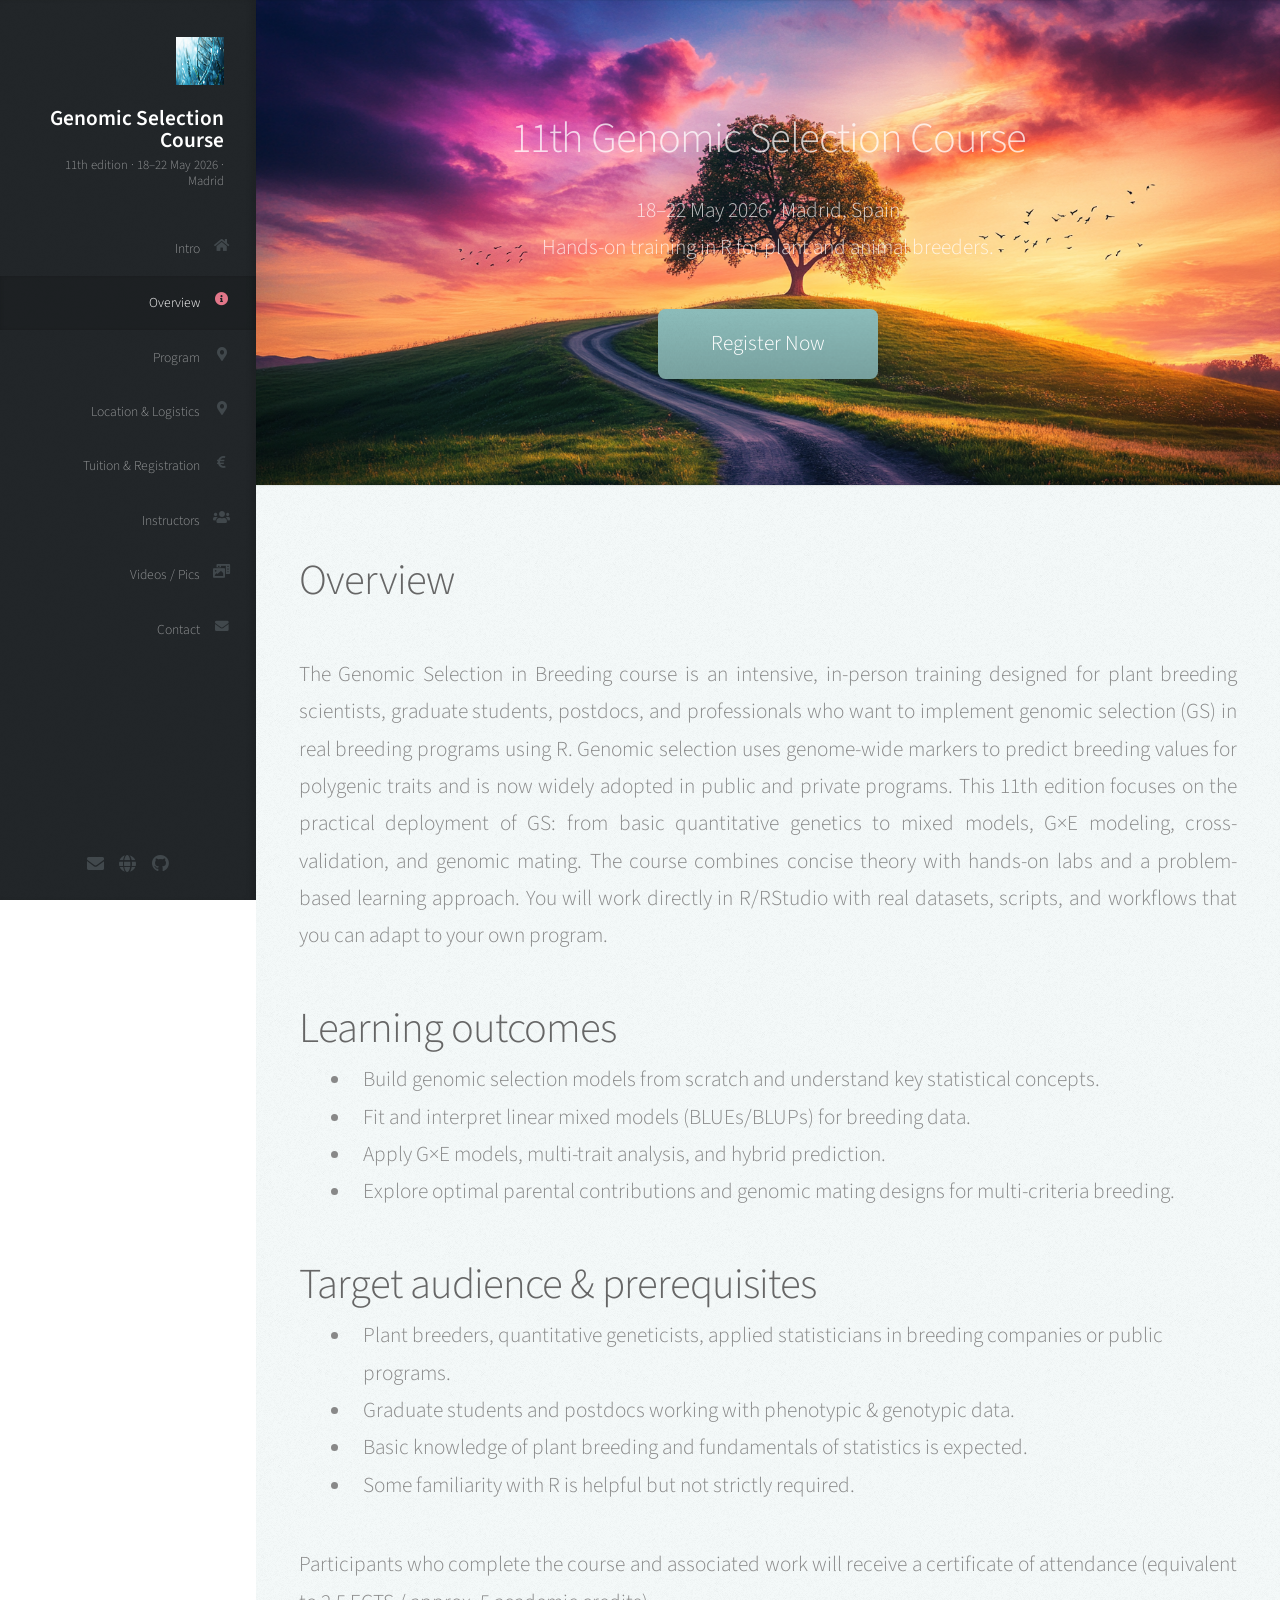
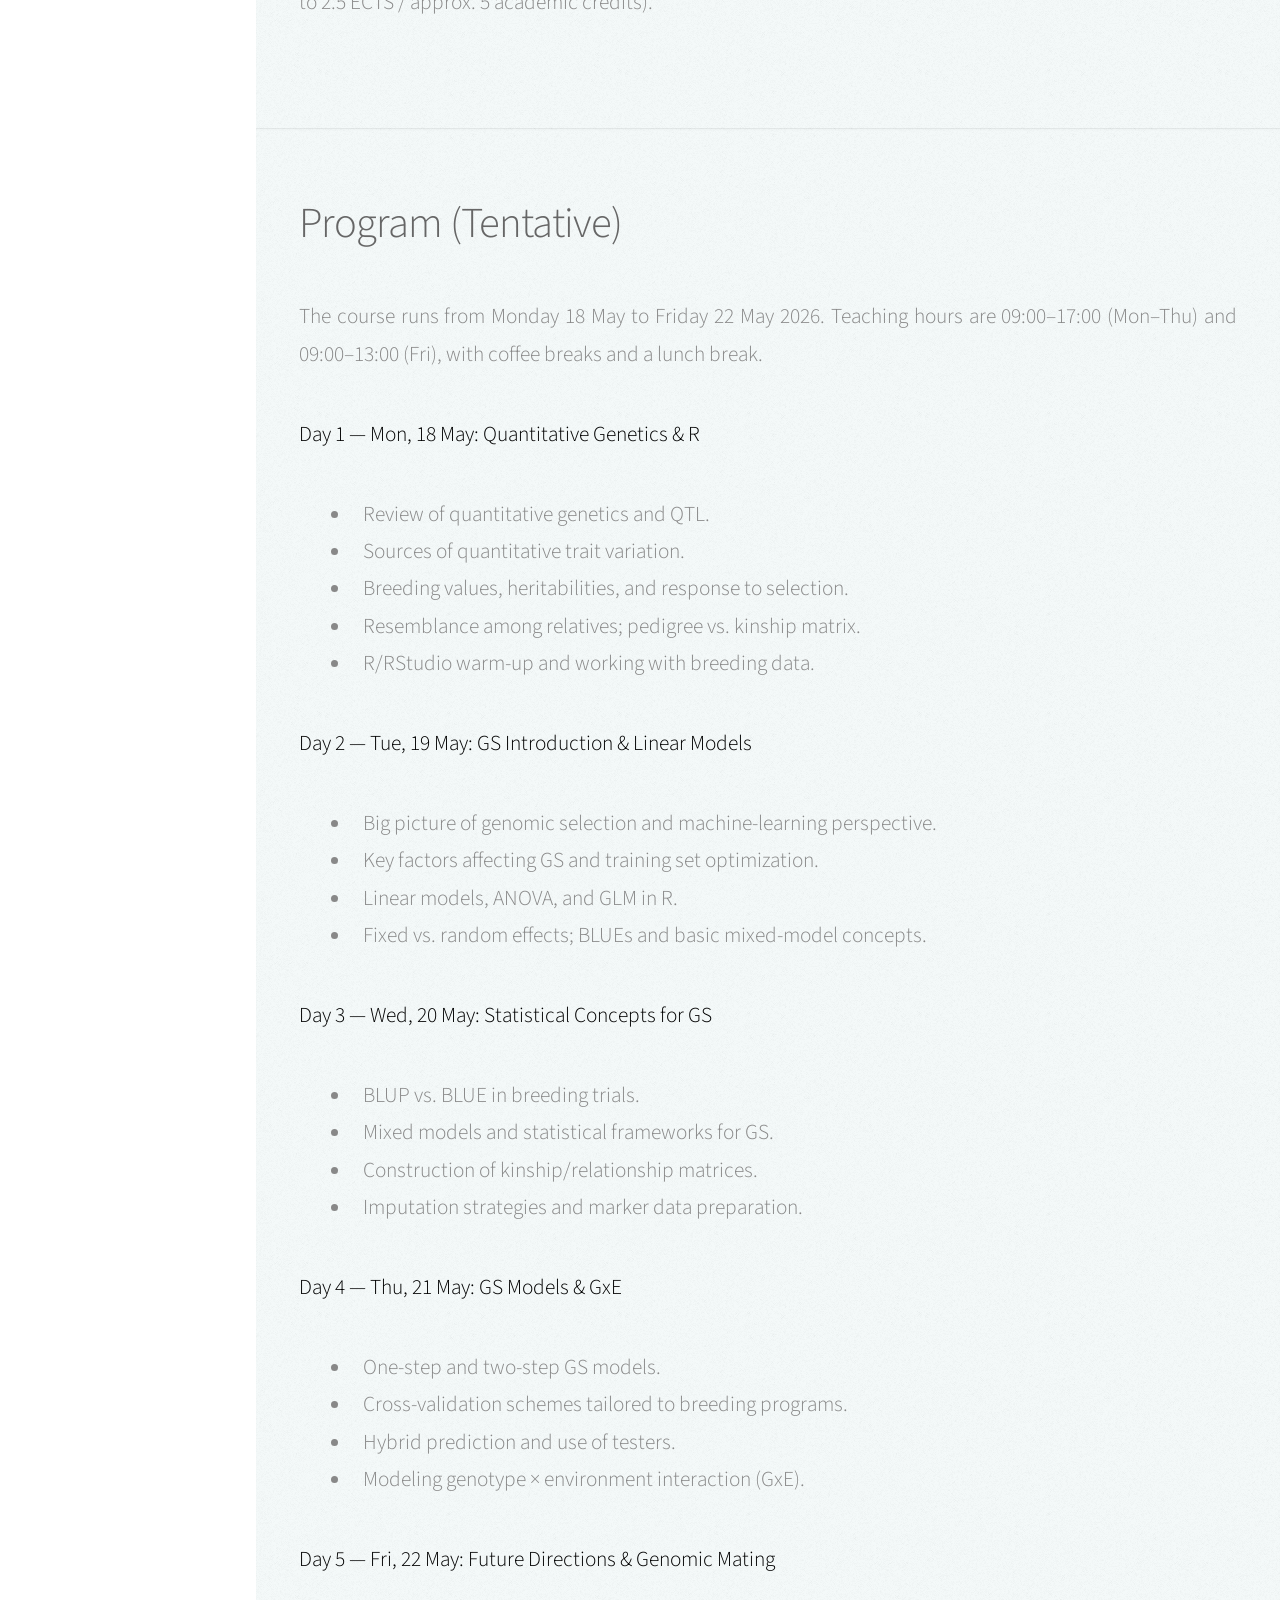
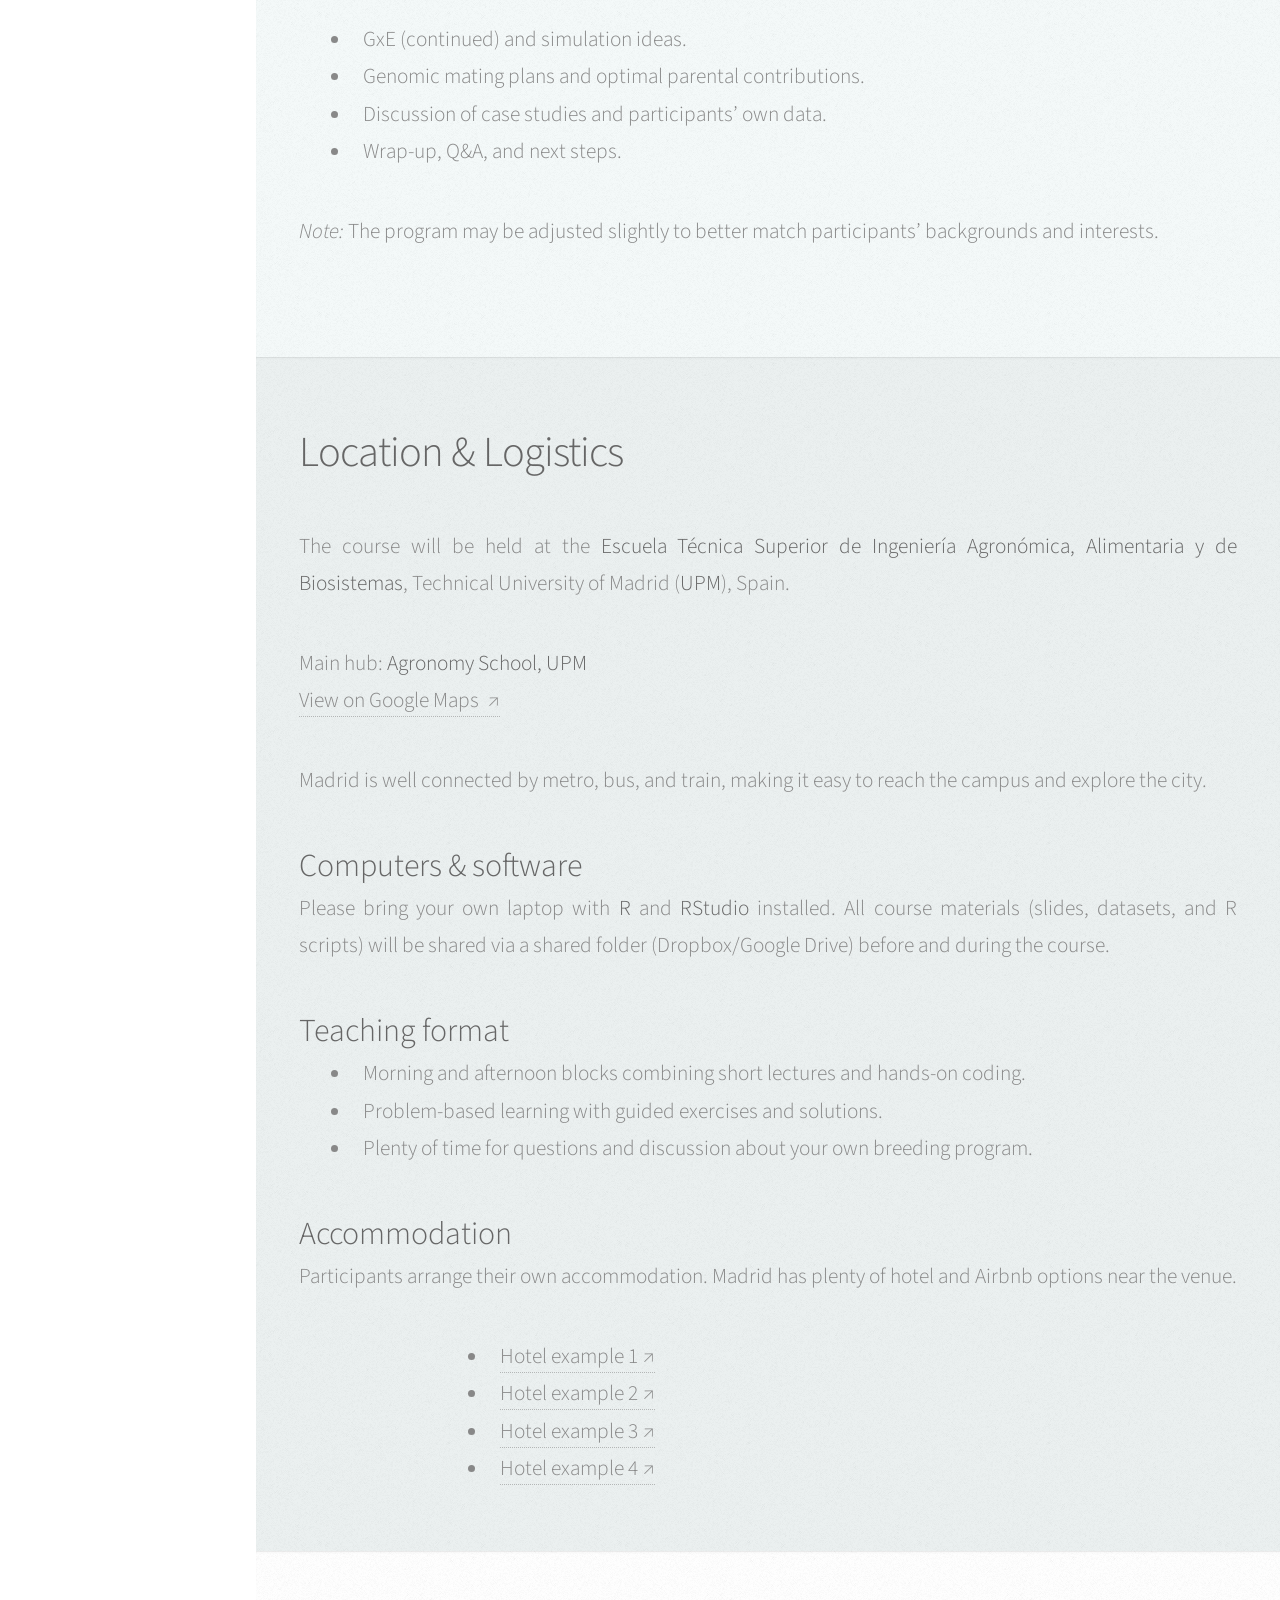
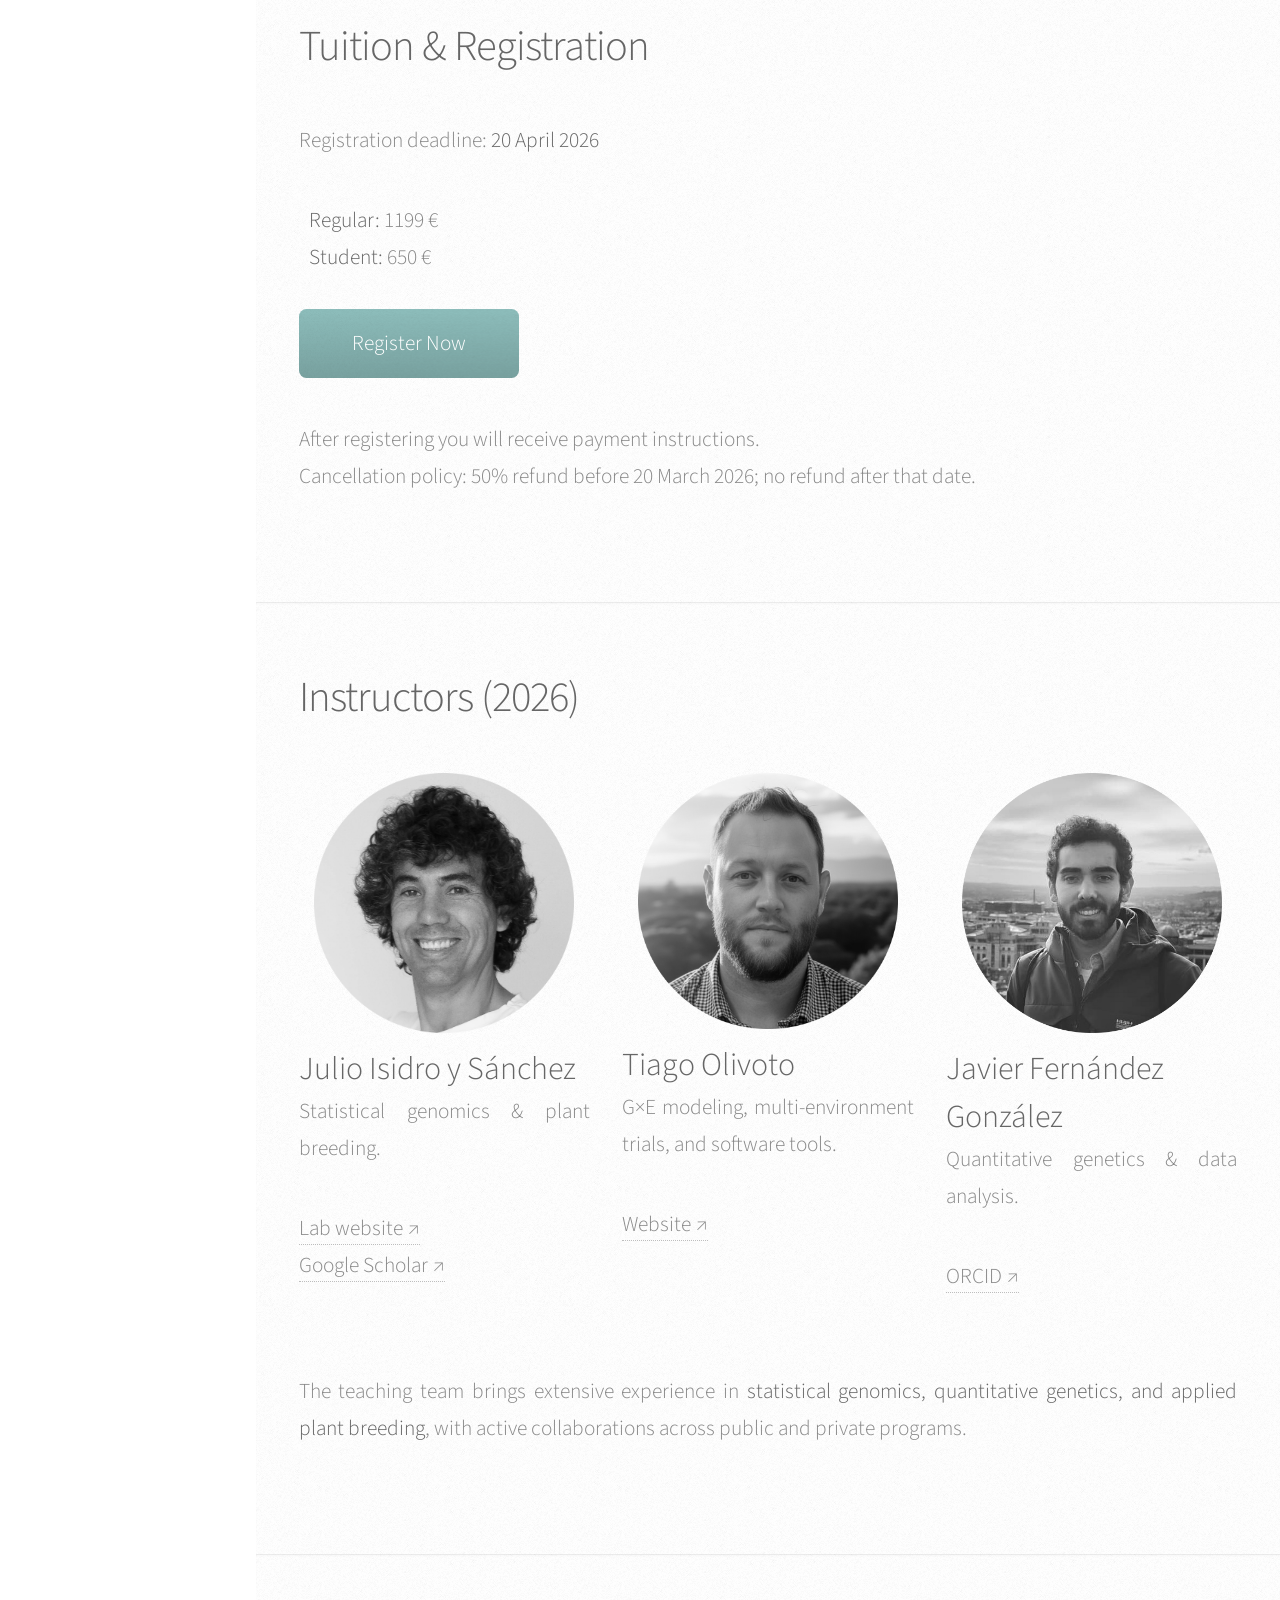
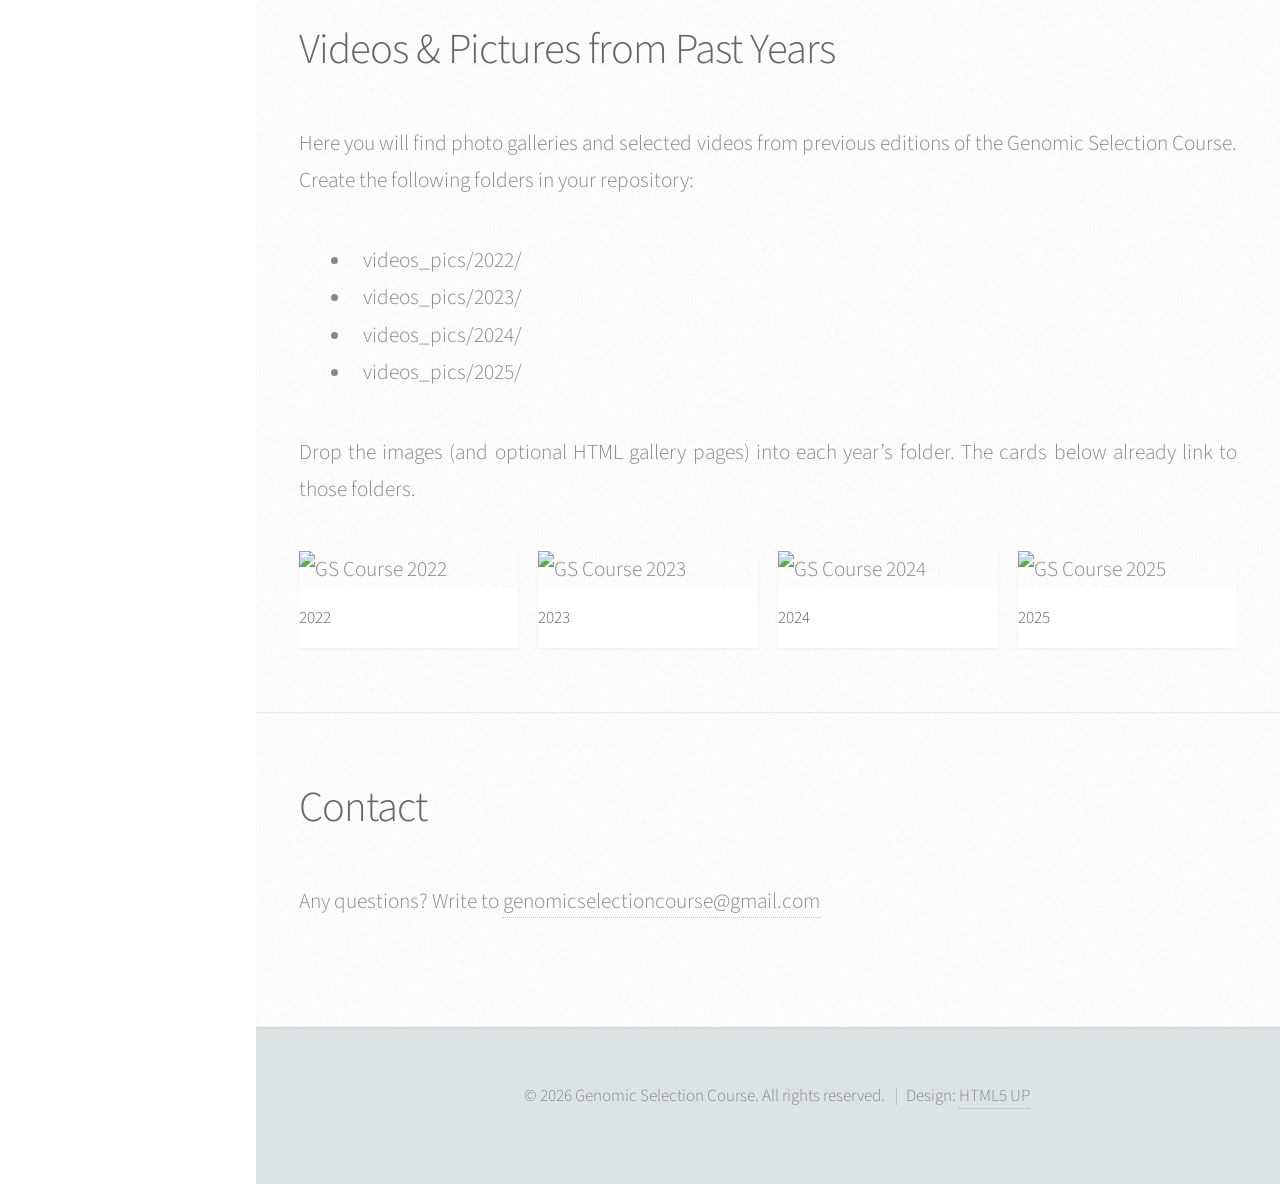
==== index.html @ 58e3c103 "Rename index_prologue.html to index.html Change index_prologue name to index.html" ====
<!DOCTYPE HTML>
<!--
    Prologue-based layout for Genomic Selection Course
-->
<html>
  <head>
    <title>11th Genomic Selection Course • 18–22 May 2026 • Madrid</title>
    <meta charset="utf-8" />
    <meta name="viewport" content="width=device-width, initial-scale=1, user-scalable=no" />
    <!-- Use the Prologue CSS here -->
    <link rel="stylesheet" href="assets/css/main_prologue.css" />
  </head>
  <body class="is-preload">

    <!-- Header (left sidebar) -->
    <div id="header">

      <div class="top">

        <!-- Logo / Course title -->
        <div id="logo">
          <!-- Replace this image with your own avatar/logo if you like -->
          <span class="image avatar48"><img src="images/gs-bg-2026.gif" alt="Genomic Selection Course" /></span>
          <h1 id="title">Genomic Selection Course</h1>
          <p>11th edition · 18–22 May 2026 · Madrid</p>
        </div>

<!-- Nav -->
<nav id="nav">
  <ul>
    <li><a href="#top" id="top-link"><span class="icon solid fa-home">Intro</span></a></li>
    <li><a href="#overview" id="overview-link"><span class="icon solid fa-info-circle">Overview</span></a></li>
    <li><a href="#program" id="program-link"><span class="icon solid fa-map-marker-alt">Program</span></a></li>
    <li><a href="#location" id="location-link"><span class="icon solid fa-map-marker-alt">Location &amp; Logistics</span></a></li>
    <li><a href="#tuition" id="tuition-link"><span class="icon solid fa-euro-sign">Tuition &amp; Registration</span></a></li>
      <li><a href="#instructors" id="instructors-link"><span class="icon solid fa-users">Instructors</span></a></li>
    <li><a href="#videos" id="videos-link"><span class="icon solid fa-photo-video">Videos / Pics</span></a></li>
    <li><a href="#contact" id="contact-link"><span class="icon solid fa-envelope">Contact</span></a></li>
  </ul>
</nav>



      </div>

      <div class="bottom">

        <!-- Social Icons (optional – adjust/remove as needed) -->
        <ul class="icons">
          <!-- Put your real links here or delete items you don’t use -->
          <li><a href="mailto:gscourse.madrid@gmail.com" class="icon solid fa-envelope"><span class="label">Email</span></a></li>
          <li><a href="https://www.gscourse.com" class="icon solid fa-globe" target="_blank"><span class="label">Website</span></a></li>
          <li><a href="https://github.com" class="icon brands fa-github" target="_blank"><span class="label">GitHub</span></a></li>
        </ul>

      </div>

    </div>

    <!-- Main content -->
    <div id="main">

      <!-- Intro / Hero -->
      <section id="top" class="one dark cover">
        <div class="container">

          <header>
            <h2 class="alt">
              11th Genomic Selection Course
            </h2>
            <p>
              18–22 May 2026 · Madrid, Spain<br />
              Hands-on training in R for plant and animal breeders.
            </p>
          </header>

          <footer>
            <a href="https://docs.google.com/forms/d/e/1FAIpQLSeRMItCh8sPi62cmqJfBygSDnu4-FJWNqgGPyXWFBIirlJCVA/viewform" target="_blank" class="button scrolly">
              Register Now
            </a>
          </footer>

        </div>
      </section>

<section id="overview" class="two">
  <div class="container">

    <header>
      <h2>Overview</h2>
    </header>

    <p>
      The Genomic Selection in Breeding course is an intensive, in-person training designed for plant breeding
      scientists, graduate students, postdocs, and professionals who want to implement genomic selection (GS) in real
      breeding programs using R. Genomic selection uses genome-wide markers to predict breeding values for polygenic
      traits and is now widely adopted in public and private programs. This 11th edition focuses on the practical
      deployment of GS: from basic quantitative genetics to mixed models, G×E modeling, cross-validation, and genomic
      mating. The course combines concise theory with hands-on labs and a problem-based learning approach. You will work
      directly in R/RStudio with real datasets, scripts, and workflows that you can adapt to your own program.
    </p>

    <h2>Learning outcomes</h2>
    <ul>
      <li>Build genomic selection models from scratch and understand key statistical concepts.</li>
      <li>Fit and interpret linear mixed models (BLUEs/BLUPs) for breeding data.</li>
      <li>Apply G×E models, multi-trait analysis, and hybrid prediction.</li>
      <li>Explore optimal parental contributions and genomic mating designs for multi-criteria breeding.</li>
    </ul>

    <h2>Target audience &amp; prerequisites</h2>
    <ul>
      <li>Plant breeders, quantitative geneticists, applied statisticians in breeding companies or public programs.</li>
      <li>Graduate students and postdocs working with phenotypic &amp; genotypic data.</li>
      <li>Basic knowledge of plant breeding and fundamentals of statistics is expected.</li>
      <li>Some familiarity with R is helpful but not strictly required.</li>
    </ul>

    <p>
      Participants who complete the course and associated work will receive a certificate of attendance
      (equivalent to 2.5 ECTS / approx. 5 academic credits).
    </p>

  </div>
</section>


<section id="program" class="two">
  <div class="container">

    <header>
      <h2>Program (Tentative)</h2>
    </header>

    <p>
      The course runs from Monday 18 May to Friday 22 May 2026. Teaching hours are 09:00–17:00 (Mon–Thu)
      and 09:00–13:00 (Fri), with coffee breaks and a lunch break.
    </p>

    <p><strong style="color:#000;">Day 1 — Mon, 18 May: Quantitative Genetics &amp; R</strong></p>
    <ul>
      <li>Review of quantitative genetics and QTL.</li>
      <li>Sources of quantitative trait variation.</li>
      <li>Breeding values, heritabilities, and response to selection.</li>
      <li>Resemblance among relatives; pedigree vs. kinship matrix.</li>
      <li>R/RStudio warm-up and working with breeding data.</li>
    </ul>

    <p><strong style="color:#000;">Day 2 — Tue, 19 May: GS Introduction &amp; Linear Models</strong></p>
    <ul>
      <li>Big picture of genomic selection and machine-learning perspective.</li>
      <li>Key factors affecting GS and training set optimization.</li>
      <li>Linear models, ANOVA, and GLM in R.</li>
      <li>Fixed vs. random effects; BLUEs and basic mixed-model concepts.</li>
    </ul>

    <p><strong style="color:#000;">Day 3 — Wed, 20 May: Statistical Concepts for GS</strong></p>
    <ul>
      <li>BLUP vs. BLUE in breeding trials.</li>
      <li>Mixed models and statistical frameworks for GS.</li>
      <li>Construction of kinship/relationship matrices.</li>
      <li>Imputation strategies and marker data preparation.</li>
    </ul>

    <p><strong style="color:#000;">Day 4 — Thu, 21 May: GS Models &amp; GxE</strong></p>
    <ul>
      <li>One-step and two-step GS models.</li>
      <li>Cross-validation schemes tailored to breeding programs.</li>
      <li>Hybrid prediction and use of testers.</li>
      <li>Modeling genotype × environment interaction (GxE).</li>
    </ul>

    <p><strong style="color:#000;">Day 5 — Fri, 22 May: Future Directions &amp; Genomic Mating</strong></p>
    <ul>
      <li>GxE (continued) and simulation ideas.</li>
      <li>Genomic mating plans and optimal parental contributions.</li>
      <li>Discussion of case studies and participants’ own data.</li>
      <li>Wrap-up, Q&amp;A, and next steps.</li>
    </ul>

    <p>
      <em>Note:</em> The program may be adjusted slightly to better match participants’ backgrounds and interests.
    </p>

  </div>
</section>



<!-- Location and Logistics-->
<section id="location" class="three">
  <div class="container">

    <header>
      <h2>Location &amp; Logistics</h2>
    </header>

    <p>
      The course will be held at the
      <strong>Escuela Técnica Superior de Ingeniería Agronómica, Alimentaria y de Biosistemas</strong>,
      Technical University of Madrid (<strong>UPM</strong>), Spain.
    </p>

    <p>
      Main hub: <strong>Agronomy School, UPM</strong><br />
      <a href="https://goo.gl/maps/F49jFi63iVM2tnHGA" target="_blank">
        View on Google Maps &nbsp;↗
      </a>
    </p>

    <p>
      Madrid is well connected by metro, bus, and train, making it easy to reach the campus and explore the city.
    </p>

    <h3>Computers &amp; software</h3>
    <p>
      Please bring your own laptop with <strong>R</strong> and <strong>RStudio</strong> installed.
      All course materials (slides, datasets, and R scripts) will be shared via
      a shared folder (Dropbox/Google Drive) before and during the course.
    </p>

    <h3>Teaching format</h3>
    <ul>
      <li>Morning and afternoon blocks combining short lectures and hands-on coding.</li>
      <li>Problem-based learning with guided exercises and solutions.</li>
      <li>Plenty of time for questions and discussion about your own breeding program.</li>
    </ul>

    <h3>Accommodation</h3>
    <p>
      Participants arrange their own accommodation. Madrid has plenty of hotel and Airbnb options near the venue.
    </p>

    <ul style="text-align:left; max-width:600px; margin:1rem auto 0;">
      <li><a href="https://maps.app.goo.gl/wyPUfDdwGnycpTdv5" target="_blank">Hotel example 1 ↗</a></li>
      <li><a href="https://maps.app.goo.gl/xcWy2fDok7RYfvoh6" target="_blank">Hotel example 2 ↗</a></li>
      <li><a href="https://maps.app.goo.gl/xvf3oejvsRrct6Pb7" target="_blank">Hotel example 3 ↗</a></li>
      <li><a href="https://maps.app.goo.gl/fciyXk6fxB6YEZsa9" target="_blank">Hotel example 4 ↗</a></li>
    </ul>

  </div>
</section>

<!-- Tuition & Registration -->
<section id="tuition" class="five">
  <div class="container">

    <header>
      <h2>Tuition &amp; Registration</h2>
    </header>

    <p>
      Registration deadline: <strong>20 April 2026</strong>
    </p>


    <ul style="list-style:none; padding:0; margin:0 0 1.5rem 0;">
      <li><strong>Regular:</strong> 1199 €</li>
      <li><strong>Student:</strong> 650 €</li>
    </ul>

    <p style="margin-top:2rem;">
      <a href="https://docs.google.com/forms/d/e/1FAIpQLSeRMItCh8sPi62cmqJfBygSDnu4-FJWNqgGPyXWFBIirlJCVA/viewform"
         target="_blank"
         class="button primary">
        Register Now
      </a>
    </p>

    <p>
      <small>
        After registering you will receive payment instructions.<br />
        Cancellation policy: 50% refund before 20 March 2026; no refund after that date.
      </small>
    </p>

  </div>
</section>

<!-- Instructors -->
<section id="instructors" class="six">
  <div class="container">

    <header>
      <h2>Instructors (2026)</h2>
    </header>

    <div class="instructors-grid">

      <article class="instructor">
        <img src="assets/css/images/Julio_BW.png" alt="Photo of Julio Isidro y Sánchez">
        <h3>Julio Isidro y Sánchez</h3>
        <p>Statistical genomics &amp; plant breeding.</p>
        <p>
          <a href="https://therocinante-lab.github.io" target="_blank" rel="noopener">Lab website ↗</a><br>
          <a href="https://scholar.google.com/citations?user=intwMKoAAAAJ&amp;hl=en" target="_blank" rel="noopener">Google Scholar ↗</a>
        </p>
      </article>

      <article class="instructor">
        <img src="assets/css/images/TiagoAvatarBW.png" alt="Photo of Tiago Olivoto">
        <h3>Tiago Olivoto</h3>
        <p>G×E modeling, multi-environment trials, and software tools.</p>
        <p>
          <a href="https://olivoto.com.br" target="_blank" rel="noopener">Website ↗</a>
        </p>
      </article>

      <article class="instructor">
        <img src="assets/css/images/Javier.png" alt="Photo of Javier Fernández González">
        <h3>Javier Fernández González</h3>
        <p>Quantitative genetics &amp; data analysis.</p>
        <p>
          <a href="https://orcid.org/0000-0002-2109-7783" target="_blank" rel="noopener">ORCID ↗</a>
        </p>
      </article>

    </div>

    <p style="margin-top: 1.5rem;">
      The teaching team brings extensive experience in <strong>statistical genomics, quantitative genetics,
      and applied plant breeding</strong>, with active collaborations across public and private programs.
    </p>

  </div>
</section>








      <!-- Videos / Pictures -->
      <section id="videos" class="six">
        <div class="container">

          <header>
            <h2>Videos &amp; Pictures from Past Years</h2>
          </header>

          <p>
            Here you will find photo galleries and selected videos from previous editions of the
            Genomic Selection Course. Create the following folders in your repository:
          </p>

          <ul>
            <li><code>videos_pics/2022/</code></li>
            <li><code>videos_pics/2023/</code></li>
            <li><code>videos_pics/2024/</code></li>
            <li><code>videos_pics/2025/</code></li>
          </ul>

          <p>
            Drop the images (and optional HTML gallery pages) into each year’s folder. The cards
            below already link to those folders.
          </p>

          <div class="row">
            <div class="col-3 col-6-mobile">
              <article class="item">
                <a href="videos_pics/2022/" class="image fit">
                  <!-- Use your own thumbnail later; using a generic one for now -->
                  <img src="images/pic02.jpg" alt="GS Course 2022" />
                </a>
                <header>
                  <h3>2022</h3>
                </header>
              </article>
            </div>

            <div class="col-3 col-6-mobile">
              <article class="item">
                <a href="videos_pics/2023/" class="image fit">
                  <img src="images/pic03.jpg" alt="GS Course 2023" />
                </a>
                <header>
                  <h3>2023</h3>
                </header>
              </article>
            </div>

            <div class="col-3 col-6-mobile">
              <article class="item">
                <a href="videos_pics/2024/" class="image fit">
                  <img src="images/pic03.jpg" alt="GS Course 2024" />
                </a>
                <header>
                  <h3>2024</h3>
                </header>
              </article>
            </div>

            <div class="col-3 col-6-mobile">
              <article class="item">
                <a href="videos_pics/2025/" class="image fit">
                  <img src="images/pic05.jpg" alt="GS Course 2025" />
                </a>
                <header>
                  <h3>2025</h3>
                </header>
              </article>
            </div>
          </div>

        </div>
      </section>

      <!-- Contact -->
      <section id="contact" class="seven">
        <div class="container">

          <header>
            <h2>Contact</h2>
          </header>

          <p>
            Any questions? Write to
            <a href="mailto:genomicselectioncourse@gmail.com">genomicselectioncourse@gmail.com</a>
          </p>

          <!-- If you prefer the Prologue contact form, you can uncomment this:
          <form method="post" action="#">
            <div class="row">
              <div class="col-6 col-12-mobile"><input type="text" name="name" placeholder="Name" /></div>
              <div class="col-6 col-12-mobile"><input type="text" name="email" placeholder="Email" /></div>
              <div class="col-12">
                <textarea name="message" placeholder="Message"></textarea>
              </div>
              <div class="col-12">
                <input type="submit" value="Send Message" />
              </div>
            </div>
          </form>
          -->

        </div>
      </section>

    </div>

    <!-- Footer -->
    <div id="footer">
      <ul class="copyright">
        <li>© 2026 Genomic Selection Course. All rights reserved.</li>
        <li>Design: <a href="http://html5up.net" target="_blank">HTML5 UP</a></li>
      </ul>
    </div>

    <!-- Scripts (Prologue JS) -->
    <script src="assets/js/jquery.min.js"></script>
    <script src="assets/js/jquery.scrolly.min.js"></script>
    <script src="assets/js/jquery.scrollex.min.js"></script>
    <script src="assets/js/browser.min.js"></script>
    <script src="assets/js/breakpoints.min.js"></script>
    <script src="assets/js/util.js"></script>
    <script src="assets/js/main.js"></script>

  </body>
</html>
---- assets/css/main_prologue.css ----
@import url("fontawesome-all.min.css");
@import url("https://fonts.googleapis.com/css?family=Source+Sans+Pro:300,300italic,400,600");

/*
	Prologue by HTML5 UP
	html5up.net | @ajlkn
	Free for personal and commercial use under the CCA 3.0 license (html5up.net/license)
*/

html, body, div, span, applet, object,
iframe, h1, h2, h3, h4, h5, h6, p, blockquote,
pre, a, abbr, acronym, address, big, cite,
code, del, dfn, em, img, ins, kbd, q, s, samp,
small, strike, strong, sub, sup, tt, var, b,
u, i, center, dl, dt, dd, ol, ul, li, fieldset,
form, label, legend, table, caption, tbody,
tfoot, thead, tr, th, td, article, aside,
canvas, details, embed, figure, figcaption,
footer, header, hgroup, menu, nav, output, ruby,
section, summary, time, mark, audio, video {
	margin: 0;
	padding: 0;
	border: 0;
	font-size: 100%;
	font: inherit;
	vertical-align: baseline;}

article, aside, details, figcaption, figure,
footer, header, hgroup, menu, nav, section {
	display: block;}

body {
	line-height: 1;
}

ol, ul {
	list-style: none;
}

blockquote, q {
	quotes: none;
}

	blockquote:before, blockquote:after, q:before, q:after {
		content: '';
		content: none;
	}

table {
	border-collapse: collapse;
	border-spacing: 0;
}

body {
	-webkit-text-size-adjust: none;
}

mark {
	background-color: transparent;
	color: inherit;
}

input::-moz-focus-inner {
	border: 0;
	padding: 0;
}

input, select, textarea {
	-moz-appearance: none;
	-webkit-appearance: none;
	-ms-appearance: none;
	appearance: none;
}

/* Basic */

	html {
		box-sizing: border-box;
	}

	*, *:before, *:after {
		box-sizing: inherit;
	}

	body {
		background: #fff;
		font-family: 'Source Sans Pro', sans-serif;
		font-size: 19pt;
		font-weight: 300;
		line-height: 1.75em;
		color: #888;
	}

		body.is-preload *, body.is-preload *:before, body.is-preload *:after {
			-moz-animation: none !important;
			-webkit-animation: none !important;
			-ms-animation: none !important;
			animation: none !important;
			-moz-transition: none !important;
			-webkit-transition: none !important;
			-ms-transition: none !important;
			transition: none !important;
		}

	input, textarea, select {
		font-family: 'Source Sans Pro', sans-serif;
		font-size: 19pt;
		font-weight: 300;
		line-height: 1.75em;
		color: #888;
	}

	h1, h2, h3, h4, h5, h6 {
		font-weight: 300;
		color: #666;
		line-height: 1.5em;
	}

	h1 a, h2 a, h3 a, h4 a, h5 a, h6 a {
		color: inherit;
		text-decoration: none;
	}

		h1 a strong, h2 a strong, h3 a strong, h4 a strong, h5 a strong, h6 a strong {
			color: #333;
		}

	h2 {
		font-size: 2em;
		letter-spacing: -1px;
	}

		h2.alt {
			color: #888;
		}

			h2.alt strong {
				color: #666;
			}

	h3 {
		font-size: 1.5em;
	}

	header {
		margin: 0 0 2em 0;
	}

		header > p {
			margin: 1em 0 0 0;
		}

	footer {
		margin: 2em 0 0 0;
	}

	strong, b {
		font-weight: 300;
		color: #666;
	}

	em, i {
		font-style: italic;
	}

	a {
		text-decoration: none;
		color: inherit;
		border-bottom: dotted 1px rgba(128, 128, 128, 0.5);
		-moz-transition: color 0.35s ease-in-out, border-bottom-color 0.35s ease-in-out;
		-webkit-transition: color 0.35s ease-in-out, border-bottom-color 0.35s ease-in-out;
		-ms-transition: color 0.35s ease-in-out, border-bottom-color 0.35s ease-in-out;
		transition: color 0.35s ease-in-out, border-bottom-color 0.35s ease-in-out;
		outline: 0;
	}

		a:hover {
			color: #E27689;
			border-bottom-color: rgba(255, 255, 255, 0);
		}

	sub {
		position: relative;
		top: 0.5em;
		font-size: 0.8em;
	}

	sup {
		position: relative;
		top: -0.5em;
		font-size: 0.8em;
	}

	hr {
		border: 0;
		border-top: solid 1px #ddd;
	}

	blockquote {
		border-left: solid 0.5em #ddd;
		padding: 1em 0 1em 2em;
		font-style: italic;
	}

	p, ul, ol, dl, table {
		margin-bottom: 2em;
	}

	br.clear {
		clear: both;
	}

/* Container */

	.container {
		margin: 0 auto;
		max-width: 100%;
		width: 1400px;
	}

		@media screen and (min-width: 961px) and (max-width: 1880px) {

			.container {
				width: 1200px;
			}

		}

		@media screen and (min-width: 961px) and (max-width: 1620px) {

			.container {
				width: 960px;
			}

		}

		@media screen and (min-width: 961px) and (max-width: 1320px) {

			.container {
				width: 100%;
			}

		}

		@media screen and (max-width: 960px) {

			.container {
				width: 100%;
			}

		}

		@media screen and (max-width: 736px) {

			.container {
				width: 100%;
			}

		}

/* Row */

	.row {
		display: flex;
		flex-wrap: wrap;
		box-sizing: border-box;
		align-items: stretch;
	}

		.row > * {
			box-sizing: border-box;
		}

		.row.gtr-uniform > * > :last-child {
			margin-bottom: 0;
		}

		.row.aln-left {
			justify-content: flex-start;
		}

		.row.aln-center {
			justify-content: center;
		}

		.row.aln-right {
			justify-content: flex-end;
		}

		.row.aln-top {
			align-items: flex-start;
		}

		.row.aln-middle {
			align-items: center;
		}

		.row.aln-bottom {
			align-items: flex-end;
		}

		.row > .imp {
			order: -1;
		}

		.row > .col-1 {
			width: 8.33333%;
		}

		.row > .off-1 {
			margin-left: 8.33333%;
		}

		.row > .col-2 {
			width: 16.66667%;
		}

		.row > .off-2 {
			margin-left: 16.66667%;
		}

		.row > .col-3 {
			width: 25%;
		}

		.row > .off-3 {
			margin-left: 25%;
		}

		.row > .col-4 {
			width: 33.33333%;
		}

		.row > .off-4 {
			margin-left: 33.33333%;
		}

		.row > .col-5 {
			width: 41.66667%;
		}

		.row > .off-5 {
			margin-left: 41.66667%;
		}

		.row > .col-6 {
			width: 50%;
		}

		.row > .off-6 {
			margin-left: 50%;
		}

		.row > .col-7 {
			width: 58.33333%;
		}

		.row > .off-7 {
			margin-left: 58.33333%;
		}

		.row > .col-8 {
			width: 66.66667%;
		}

		.row > .off-8 {
			margin-left: 66.66667%;
		}

		.row > .col-9 {
			width: 75%;
		}

		.row > .off-9 {
			margin-left: 75%;
		}

		.row > .col-10 {
			width: 83.33333%;
		}

		.row > .off-10 {
			margin-left: 83.33333%;
		}

		.row > .col-11 {
			width: 91.66667%;
		}

		.row > .off-11 {
			margin-left: 91.66667%;
		}

		.row > .col-12 {
			width: 100%;
		}

		.row > .off-12 {
			margin-left: 100%;
		}

		.row.gtr-0 {
			margin-top: 0px;
			margin-left: 0px;
		}

			.row.gtr-0 > * {
				padding: 0px 0 0 0px;
			}

			.row.gtr-0.gtr-uniform {
				margin-top: 0px;
			}

				.row.gtr-0.gtr-uniform > * {
					padding-top: 0px;
				}

		.row.gtr-25 {
			margin-top: -10px;
			margin-left: -10px;
		}

			.row.gtr-25 > * {
				padding: 10px 0 0 10px;
			}

			.row.gtr-25.gtr-uniform {
				margin-top: -10px;
			}

				.row.gtr-25.gtr-uniform > * {
					padding-top: 10px;
				}

		.row.gtr-50 {
			margin-top: -20px;
			margin-left: -20px;
		}

			.row.gtr-50 > * {
				padding: 20px 0 0 20px;
			}

			.row.gtr-50.gtr-uniform {
				margin-top: -20px;
			}

				.row.gtr-50.gtr-uniform > * {
					padding-top: 20px;
				}

		.row {
			margin-top: -40px;
			margin-left: -40px;
		}

			.row > * {
				padding: 40px 0 0 40px;
			}

			.row.gtr-uniform {
				margin-top: -40px;
			}

				.row.gtr-uniform > * {
					padding-top: 40px;
				}

		.row.gtr-150 {
			margin-top: -60px;
			margin-left: -60px;
		}

			.row.gtr-150 > * {
				padding: 60px 0 0 60px;
			}

			.row.gtr-150.gtr-uniform {
				margin-top: -60px;
			}

				.row.gtr-150.gtr-uniform > * {
					padding-top: 60px;
				}

		.row.gtr-200 {
			margin-top: -80px;
			margin-left: -80px;
		}

			.row.gtr-200 > * {
				padding: 80px 0 0 80px;
			}

			.row.gtr-200.gtr-uniform {
				margin-top: -80px;
			}

				.row.gtr-200.gtr-uniform > * {
					padding-top: 80px;
				}

		@media screen and (min-width: 961px) and (max-width: 1880px) {

			.row {
				display: flex;
				flex-wrap: wrap;
				box-sizing: border-box;
				align-items: stretch;
			}

				.row > * {
					box-sizing: border-box;
				}

				.row.gtr-uniform > * > :last-child {
					margin-bottom: 0;
				}

				.row.aln-left {
					justify-content: flex-start;
				}

				.row.aln-center {
					justify-content: center;
				}

				.row.aln-right {
					justify-content: flex-end;
				}

				.row.aln-top {
					align-items: flex-start;
				}

				.row.aln-middle {
					align-items: center;
				}

				.row.aln-bottom {
					align-items: flex-end;
				}

				.row > .imp-wide {
					order: -1;
				}

				.row > .col-1-wide {
					width: 8.33333%;
				}

				.row > .off-1-wide {
					margin-left: 8.33333%;
				}

				.row > .col-2-wide {
					width: 16.66667%;
				}

				.row > .off-2-wide {
					margin-left: 16.66667%;
				}

				.row > .col-3-wide {
					width: 25%;
				}

				.row > .off-3-wide {
					margin-left: 25%;
				}

				.row > .col-4-wide {
					width: 33.33333%;
				}

				.row > .off-4-wide {
					margin-left: 33.33333%;
				}

				.row > .col-5-wide {
					width: 41.66667%;
				}

				.row > .off-5-wide {
					margin-left: 41.66667%;
				}

				.row > .col-6-wide {
					width: 50%;
				}

				.row > .off-6-wide {
					margin-left: 50%;
				}

				.row > .col-7-wide {
					width: 58.33333%;
				}

				.row > .off-7-wide {
					margin-left: 58.33333%;
				}

				.row > .col-8-wide {
					width: 66.66667%;
				}

				.row > .off-8-wide {
					margin-left: 66.66667%;
				}

				.row > .col-9-wide {
					width: 75%;
				}

				.row > .off-9-wide {
					margin-left: 75%;
				}

				.row > .col-10-wide {
					width: 83.33333%;
				}

				.row > .off-10-wide {
					margin-left: 83.33333%;
				}

				.row > .col-11-wide {
					width: 91.66667%;
				}

				.row > .off-11-wide {
					margin-left: 91.66667%;
				}

				.row > .col-12-wide {
					width: 100%;
				}

				.row > .off-12-wide {
					margin-left: 100%;
				}

				.row.gtr-0 {
					margin-top: 0px;
					margin-left: 0px;
				}

					.row.gtr-0 > * {
						padding: 0px 0 0 0px;
					}

					.row.gtr-0.gtr-uniform {
						margin-top: 0px;
					}

						.row.gtr-0.gtr-uniform > * {
							padding-top: 0px;
						}

				.row.gtr-25 {
					margin-top: -10px;
					margin-left: -10px;
				}

					.row.gtr-25 > * {
						padding: 10px 0 0 10px;
					}

					.row.gtr-25.gtr-uniform {
						margin-top: -10px;
					}

						.row.gtr-25.gtr-uniform > * {
							padding-top: 10px;
						}

				.row.gtr-50 {
					margin-top: -20px;
					margin-left: -20px;
				}

					.row.gtr-50 > * {
						padding: 20px 0 0 20px;
					}

					.row.gtr-50.gtr-uniform {
						margin-top: -20px;
					}

						.row.gtr-50.gtr-uniform > * {
							padding-top: 20px;
						}

				.row {
					margin-top: -40px;
					margin-left: -40px;
				}

					.row > * {
						padding: 40px 0 0 40px;
					}

					.row.gtr-uniform {
						margin-top: -40px;
					}

						.row.gtr-uniform > * {
							padding-top: 40px;
						}

				.row.gtr-150 {
					margin-top: -60px;
					margin-left: -60px;
				}

					.row.gtr-150 > * {
						padding: 60px 0 0 60px;
					}

					.row.gtr-150.gtr-uniform {
						margin-top: -60px;
					}

						.row.gtr-150.gtr-uniform > * {
							padding-top: 60px;
						}

				.row.gtr-200 {
					margin-top: -80px;
					margin-left: -80px;
				}

					.row.gtr-200 > * {
						padding: 80px 0 0 80px;
					}

					.row.gtr-200.gtr-uniform {
						margin-top: -80px;
					}

						.row.gtr-200.gtr-uniform > * {
							padding-top: 80px;
						}

		}

		@media screen and (min-width: 961px) and (max-width: 1620px) {

			.row {
				display: flex;
				flex-wrap: wrap;
				box-sizing: border-box;
				align-items: stretch;
			}

				.row > * {
					box-sizing: border-box;
				}

				.row.gtr-uniform > * > :last-child {
					margin-bottom: 0;
				}

				.row.aln-left {
					justify-content: flex-start;
				}

				.row.aln-center {
					justify-content: center;
				}

				.row.aln-right {
					justify-content: flex-end;
				}

				.row.aln-top {
					align-items: flex-start;
				}

				.row.aln-middle {
					align-items: center;
				}

				.row.aln-bottom {
					align-items: flex-end;
				}

				.row > .imp-normal {
					order: -1;
				}

				.row > .col-1-normal {
					width: 8.33333%;
				}

				.row > .off-1-normal {
					margin-left: 8.33333%;
				}

				.row > .col-2-normal {
					width: 16.66667%;
				}

				.row > .off-2-normal {
					margin-left: 16.66667%;
				}

				.row > .col-3-normal {
					width: 25%;
				}

				.row > .off-3-normal {
					margin-left: 25%;
				}

				.row > .col-4-normal {
					width: 33.33333%;
				}

				.row > .off-4-normal {
					margin-left: 33.33333%;
				}

				.row > .col-5-normal {
					width: 41.66667%;
				}

				.row > .off-5-normal {
					margin-left: 41.66667%;
				}

				.row > .col-6-normal {
					width: 50%;
				}

				.row > .off-6-normal {
					margin-left: 50%;
				}

				.row > .col-7-normal {
					width: 58.33333%;
				}

				.row > .off-7-normal {
					margin-left: 58.33333%;
				}

				.row > .col-8-normal {
					width: 66.66667%;
				}

				.row > .off-8-normal {
					margin-left: 66.66667%;
				}

				.row > .col-9-normal {
					width: 75%;
				}

				.row > .off-9-normal {
					margin-left: 75%;
				}

				.row > .col-10-normal {
					width: 83.33333%;
				}

				.row > .off-10-normal {
					margin-left: 83.33333%;
				}

				.row > .col-11-normal {
					width: 91.66667%;
				}

				.row > .off-11-normal {
					margin-left: 91.66667%;
				}

				.row > .col-12-normal {
					width: 100%;
				}

				.row > .off-12-normal {
					margin-left: 100%;
				}

				.row.gtr-0 {
					margin-top: 0px;
					margin-left: 0px;
				}

					.row.gtr-0 > * {
						padding: 0px 0 0 0px;
					}

					.row.gtr-0.gtr-uniform {
						margin-top: 0px;
					}

						.row.gtr-0.gtr-uniform > * {
							padding-top: 0px;
						}

				.row.gtr-25 {
					margin-top: -10px;
					margin-left: -10px;
				}

					.row.gtr-25 > * {
						padding: 10px 0 0 10px;
					}

					.row.gtr-25.gtr-uniform {
						margin-top: -10px;
					}

						.row.gtr-25.gtr-uniform > * {
							padding-top: 10px;
						}

				.row.gtr-50 {
					margin-top: -20px;
					margin-left: -20px;
				}

					.row.gtr-50 > * {
						padding: 20px 0 0 20px;
					}

					.row.gtr-50.gtr-uniform {
						margin-top: -20px;
					}

						.row.gtr-50.gtr-uniform > * {
							padding-top: 20px;
						}

				.row {
					margin-top: -40px;
					margin-left: -40px;
				}

					.row > * {
						padding: 40px 0 0 40px;
					}

					.row.gtr-uniform {
						margin-top: -40px;
					}

						.row.gtr-uniform > * {
							padding-top: 40px;
						}

				.row.gtr-150 {
					margin-top: -60px;
					margin-left: -60px;
				}

					.row.gtr-150 > * {
						padding: 60px 0 0 60px;
					}

					.row.gtr-150.gtr-uniform {
						margin-top: -60px;
					}

						.row.gtr-150.gtr-uniform > * {
							padding-top: 60px;
						}

				.row.gtr-200 {
					margin-top: -80px;
					margin-left: -80px;
				}

					.row.gtr-200 > * {
						padding: 80px 0 0 80px;
					}

					.row.gtr-200.gtr-uniform {
						margin-top: -80px;
					}

						.row.gtr-200.gtr-uniform > * {
							padding-top: 80px;
						}

		}

		@media screen and (min-width: 961px) and (max-width: 1320px) {

			.row {
				display: flex;
				flex-wrap: wrap;
				box-sizing: border-box;
				align-items: stretch;
			}

				.row > * {
					box-sizing: border-box;
				}

				.row.gtr-uniform > * > :last-child {
					margin-bottom: 0;
				}

				.row.aln-left {
					justify-content: flex-start;
				}

				.row.aln-center {
					justify-content: center;
				}

				.row.aln-right {
					justify-content: flex-end;
				}

				.row.aln-top {
					align-items: flex-start;
				}

				.row.aln-middle {
					align-items: center;
				}

				.row.aln-bottom {
					align-items: flex-end;
				}

				.row > .imp-narrow {
					order: -1;
				}

				.row > .col-1-narrow {
					width: 8.33333%;
				}

				.row > .off-1-narrow {
					margin-left: 8.33333%;
				}

				.row > .col-2-narrow {
					width: 16.66667%;
				}

				.row > .off-2-narrow {
					margin-left: 16.66667%;
				}

				.row > .col-3-narrow {
					width: 25%;
				}

				.row > .off-3-narrow {
					margin-left: 25%;
				}

				.row > .col-4-narrow {
					width: 33.33333%;
				}

				.row > .off-4-narrow {
					margin-left: 33.33333%;
				}

				.row > .col-5-narrow {
					width: 41.66667%;
				}

				.row > .off-5-narrow {
					margin-left: 41.66667%;
				}

				.row > .col-6-narrow {
					width: 50%;
				}

				.row > .off-6-narrow {
					margin-left: 50%;
				}

				.row > .col-7-narrow {
					width: 58.33333%;
				}

				.row > .off-7-narrow {
					margin-left: 58.33333%;
				}

				.row > .col-8-narrow {
					width: 66.66667%;
				}

				.row > .off-8-narrow {
					margin-left: 66.66667%;
				}

				.row > .col-9-narrow {
					width: 75%;
				}

				.row > .off-9-narrow {
					margin-left: 75%;
				}

				.row > .col-10-narrow {
					width: 83.33333%;
				}

				.row > .off-10-narrow {
					margin-left: 83.33333%;
				}

				.row > .col-11-narrow {
					width: 91.66667%;
				}

				.row > .off-11-narrow {
					margin-left: 91.66667%;
				}

				.row > .col-12-narrow {
					width: 100%;
				}

				.row > .off-12-narrow {
					margin-left: 100%;
				}

				.row.gtr-0 {
					margin-top: 0px;
					margin-left: 0px;
				}

					.row.gtr-0 > * {
						padding: 0px 0 0 0px;
					}

					.row.gtr-0.gtr-uniform {
						margin-top: 0px;
					}

						.row.gtr-0.gtr-uniform > * {
							padding-top: 0px;
						}

				.row.gtr-25 {
					margin-top: -5px;
					margin-left: -5px;
				}

					.row.gtr-25 > * {
						padding: 5px 0 0 5px;
					}

					.row.gtr-25.gtr-uniform {
						margin-top: -5px;
					}

						.row.gtr-25.gtr-uniform > * {
							padding-top: 5px;
						}

				.row.gtr-50 {
					margin-top: -10px;
					margin-left: -10px;
				}

					.row.gtr-50 > * {
						padding: 10px 0 0 10px;
					}

					.row.gtr-50.gtr-uniform {
						margin-top: -10px;
					}

						.row.gtr-50.gtr-uniform > * {
							padding-top: 10px;
						}

				.row {
					margin-top: -20px;
					margin-left: -20px;
				}

					.row > * {
						padding: 20px 0 0 20px;
					}

					.row.gtr-uniform {
						margin-top: -20px;
					}

						.row.gtr-uniform > * {
							padding-top: 20px;
						}

				.row.gtr-150 {
					margin-top: -30px;
					margin-left: -30px;
				}

					.row.gtr-150 > * {
						padding: 30px 0 0 30px;
					}

					.row.gtr-150.gtr-uniform {
						margin-top: -30px;
					}

						.row.gtr-150.gtr-uniform > * {
							padding-top: 30px;
						}

				.row.gtr-200 {
					margin-top: -40px;
					margin-left: -40px;
				}

					.row.gtr-200 > * {
						padding: 40px 0 0 40px;
					}

					.row.gtr-200.gtr-uniform {
						margin-top: -40px;
					}

						.row.gtr-200.gtr-uniform > * {
							padding-top: 40px;
						}

		}

		@media screen and (max-width: 960px) {

			.row {
				display: flex;
				flex-wrap: wrap;
				box-sizing: border-box;
				align-items: stretch;
			}

				.row > * {
					box-sizing: border-box;
				}

				.row.gtr-uniform > * > :last-child {
					margin-bottom: 0;
				}

				.row.aln-left {
					justify-content: flex-start;
				}

				.row.aln-center {
					justify-content: center;
				}

				.row.aln-right {
					justify-content: flex-end;
				}

				.row.aln-top {
					align-items: flex-start;
				}

				.row.aln-middle {
					align-items: center;
				}

				.row.aln-bottom {
					align-items: flex-end;
				}

				.row > .imp-narrower {
					order: -1;
				}

				.row > .col-1-narrower {
					width: 8.33333%;
				}

				.row > .off-1-narrower {
					margin-left: 8.33333%;
				}

				.row > .col-2-narrower {
					width: 16.66667%;
				}

				.row > .off-2-narrower {
					margin-left: 16.66667%;
				}

				.row > .col-3-narrower {
					width: 25%;
				}

				.row > .off-3-narrower {
					margin-left: 25%;
				}

				.row > .col-4-narrower {
					width: 33.33333%;
				}

				.row > .off-4-narrower {
					margin-left: 33.33333%;
				}

				.row > .col-5-narrower {
					width: 41.66667%;
				}

				.row > .off-5-narrower {
					margin-left: 41.66667%;
				}

				.row > .col-6-narrower {
					width: 50%;
				}

				.row > .off-6-narrower {
					margin-left: 50%;
				}

				.row > .col-7-narrower {
					width: 58.33333%;
				}

				.row > .off-7-narrower {
					margin-left: 58.33333%;
				}

				.row > .col-8-narrower {
					width: 66.66667%;
				}

				.row > .off-8-narrower {
					margin-left: 66.66667%;
				}

				.row > .col-9-narrower {
					width: 75%;
				}

				.row > .off-9-narrower {
					margin-left: 75%;
				}

				.row > .col-10-narrower {
					width: 83.33333%;
				}

				.row > .off-10-narrower {
					margin-left: 83.33333%;
				}

				.row > .col-11-narrower {
					width: 91.66667%;
				}

				.row > .off-11-narrower {
					margin-left: 91.66667%;
				}

				.row > .col-12-narrower {
					width: 100%;
				}

				.row > .off-12-narrower {
					margin-left: 100%;
				}

				.row.gtr-0 {
					margin-top: 0px;
					margin-left: 0px;
				}

					.row.gtr-0 > * {
						padding: 0px 0 0 0px;
					}

					.row.gtr-0.gtr-uniform {
						margin-top: 0px;
					}

						.row.gtr-0.gtr-uniform > * {
							padding-top: 0px;
						}

				.row.gtr-25 {
					margin-top: -5px;
					margin-left: -5px;
				}

					.row.gtr-25 > * {
						padding: 5px 0 0 5px;
					}

					.row.gtr-25.gtr-uniform {
						margin-top: -5px;
					}

						.row.gtr-25.gtr-uniform > * {
							padding-top: 5px;
						}

				.row.gtr-50 {
					margin-top: -10px;
					margin-left: -10px;
				}

					.row.gtr-50 > * {
						padding: 10px 0 0 10px;
					}

					.row.gtr-50.gtr-uniform {
						margin-top: -10px;
					}

						.row.gtr-50.gtr-uniform > * {
							padding-top: 10px;
						}

				.row {
					margin-top: -20px;
					margin-left: -20px;
				}

					.row > * {
						padding: 20px 0 0 20px;
					}

					.row.gtr-uniform {
						margin-top: -20px;
					}

						.row.gtr-uniform > * {
							padding-top: 20px;
						}

				.row.gtr-150 {
					margin-top: -30px;
					margin-left: -30px;
				}

					.row.gtr-150 > * {
						padding: 30px 0 0 30px;
					}

					.row.gtr-150.gtr-uniform {
						margin-top: -30px;
					}

						.row.gtr-150.gtr-uniform > * {
							padding-top: 30px;
						}

				.row.gtr-200 {
					margin-top: -40px;
					margin-left: -40px;
				}

					.row.gtr-200 > * {
						padding: 40px 0 0 40px;
					}

					.row.gtr-200.gtr-uniform {
						margin-top: -40px;
					}

						.row.gtr-200.gtr-uniform > * {
							padding-top: 40px;
						}

		}

		@media screen and (max-width: 736px) {

			.row {
				display: flex;
				flex-wrap: wrap;
				box-sizing: border-box;
				align-items: stretch;
			}

				.row > * {
					box-sizing: border-box;
				}

				.row.gtr-uniform > * > :last-child {
					margin-bottom: 0;
				}

				.row.aln-left {
					justify-content: flex-start;
				}

				.row.aln-center {
					justify-content: center;
				}

				.row.aln-right {
					justify-content: flex-end;
				}

				.row.aln-top {
					align-items: flex-start;
				}

				.row.aln-middle {
					align-items: center;
				}

				.row.aln-bottom {
					align-items: flex-end;
				}

				.row > .imp-mobile {
					order: -1;
				}

				.row > .col-1-mobile {
					width: 8.33333%;
				}

				.row > .off-1-mobile {
					margin-left: 8.33333%;
				}

				.row > .col-2-mobile {
					width: 16.66667%;
				}

				.row > .off-2-mobile {
					margin-left: 16.66667%;
				}

				.row > .col-3-mobile {
					width: 25%;
				}

				.row > .off-3-mobile {
					margin-left: 25%;
				}

				.row > .col-4-mobile {
					width: 33.33333%;
				}

				.row > .off-4-mobile {
					margin-left: 33.33333%;
				}

				.row > .col-5-mobile {
					width: 41.66667%;
				}

				.row > .off-5-mobile {
					margin-left: 41.66667%;
				}

				.row > .col-6-mobile {
					width: 50%;
				}

				.row > .off-6-mobile {
					margin-left: 50%;
				}

				.row > .col-7-mobile {
					width: 58.33333%;
				}

				.row > .off-7-mobile {
					margin-left: 58.33333%;
				}

				.row > .col-8-mobile {
					width: 66.66667%;
				}

				.row > .off-8-mobile {
					margin-left: 66.66667%;
				}

				.row > .col-9-mobile {
					width: 75%;
				}

				.row > .off-9-mobile {
					margin-left: 75%;
				}

				.row > .col-10-mobile {
					width: 83.33333%;
				}

				.row > .off-10-mobile {
					margin-left: 83.33333%;
				}

				.row > .col-11-mobile {
					width: 91.66667%;
				}

				.row > .off-11-mobile {
					margin-left: 91.66667%;
				}

				.row > .col-12-mobile {
					width: 100%;
				}

				.row > .off-12-mobile {
					margin-left: 100%;
				}

				.row.gtr-0 {
					margin-top: 0px;
					margin-left: 0px;
				}

					.row.gtr-0 > * {
						padding: 0px 0 0 0px;
					}

					.row.gtr-0.gtr-uniform {
						margin-top: 0px;
					}

						.row.gtr-0.gtr-uniform > * {
							padding-top: 0px;
						}

				.row.gtr-25 {
					margin-top: -5px;
					margin-left: -5px;
				}

					.row.gtr-25 > * {
						padding: 5px 0 0 5px;
					}

					.row.gtr-25.gtr-uniform {
						margin-top: -5px;
					}

						.row.gtr-25.gtr-uniform > * {
							padding-top: 5px;
						}

				.row.gtr-50 {
					margin-top: -10px;
					margin-left: -10px;
				}

					.row.gtr-50 > * {
						padding: 10px 0 0 10px;
					}

					.row.gtr-50.gtr-uniform {
						margin-top: -10px;
					}

						.row.gtr-50.gtr-uniform > * {
							padding-top: 10px;
						}

				.row {
					margin-top: -20px;
					margin-left: -20px;
				}

					.row > * {
						padding: 20px 0 0 20px;
					}

					.row.gtr-uniform {
						margin-top: -20px;
					}

						.row.gtr-uniform > * {
							padding-top: 20px;
						}

				.row.gtr-150 {
					margin-top: -30px;
					margin-left: -30px;
				}

					.row.gtr-150 > * {
						padding: 30px 0 0 30px;
					}

					.row.gtr-150.gtr-uniform {
						margin-top: -30px;
					}

						.row.gtr-150.gtr-uniform > * {
							padding-top: 30px;
						}

				.row.gtr-200 {
					margin-top: -40px;
					margin-left: -40px;
				}

					.row.gtr-200 > * {
						padding: 40px 0 0 40px;
					}

					.row.gtr-200.gtr-uniform {
						margin-top: -40px;
					}

						.row.gtr-200.gtr-uniform > * {
							padding-top: 40px;
						}

		}

/* Sections/Article */

	section, article {
		margin-bottom: 3em;
	}

		section > :last-child,
		section > .container, section:last-child, article > :last-child,
		article > .container, article:last-child {
			margin-bottom: 0;
		}

		.row > section, .row > article {
			margin-bottom: 0;
		}

/* Image */

	.image {
		display: inline-block;
		border: 0;
	}

		.image img {
			display: block;
			width: 100%;
		}

		.image.avatar48 {
			width: 48px;
			height: 48px;
			background: #f00;
		}

			.image.avatar48 img {
				width: 48px;
				height: 48px;
			}

		.image.fit {
			display: block;
			width: 100%;
		}

		.image.featured {
			display: block;
			width: 100%;
			margin: 0 0 2em 0;
		}

		.image.left {
			float: left;
			margin: 0 2em 2em 0;
		}

		.image.centered {
			display: block;
			margin: 0 0 2em 0;
		}

			.image.centered img {
				margin: 0 auto;
				width: auto;
			}

/* List */

	ul {
		list-style: disc;
		padding-left: 1em;
	}

		ul li {
			padding-left: 0.5em;
		}

	ol {
		list-style: decimal;
		padding-left: 1.25em;
	}

		ol li {
			padding-left: 0.25em;
		}

/* Icons */

	ul.icons {
		cursor: default;
		list-style: none;
		padding-left: 0;
	}

		ul.icons li {
			display: inline-block;
			padding-left: 0;
		}

		ul.icons a {
			display: inline-block;
			width: 2em;
			height: 2em;
			line-height: 2em;
			text-align: center;
			border: 0;
		}

/* Form */

	form label {
		display: block;
		text-align: left;
		margin-bottom: 0.5em;
	}

	form input[type="text"],
	form input[type="email"],
	form input[type="password"],
	form select,
	form textarea {
		position: relative;
		-webkit-appearance: none;
		display: block;
		border: 0;
		outline: 0;
		background: #fff;
		background: rgba(255, 255, 255, 0.75);
		width: 100%;
		border-radius: 0.35em;
		padding: 0.75em 1em 0.75em 1em;
		box-shadow: inset 0 0.1em 0.1em 0 rgba(0, 0, 0, 0.05);
		border: solid 1px rgba(0, 0, 0, 0.15);
		-moz-transition: all 0.35s ease-in-out;
		-webkit-transition: all 0.35s ease-in-out;
		-ms-transition: all 0.35s ease-in-out;
		transition: all 0.35s ease-in-out;
	}

		form input[type="text"]:focus,
		form input[type="email"]:focus,
		form input[type="password"]:focus,
		form select:focus,
		form textarea:focus {
			box-shadow: 0 0 2px 1px #8ebebc;
			background: #fff;
		}

	form input[type="text"],
	form input[type="email"],
	form input[type="password"],
	form select {
		line-height: 1.25em;
	}

	form textarea {
		min-height: 14em;
	}

	form ::-webkit-input-placeholder {
		color: #555 !important;
	}

	form :-moz-placeholder {
		color: #555 !important;
	}

	form ::-moz-placeholder {
		color: #555 !important;
	}

	form :-ms-input-placeholder {
		color: #555 !important;
	}

	form ::-moz-focus-inner {
		border: 0;
	}

/* Table */

	table {
		width: 100%;
		text-align: left;
	}

		table tbody tr:nth-child(2n+2) {
			background: #f4f4f4;
		}

		table td {
			padding: 0.5em 1em 0.5em 1em;
		}

		table th {
			text-align: left;
			padding: 0.5em 1em 0.5em 1em;
			color: #fff;
			background: #222729 url("images/overlay.png");
		}

		table thead {
			background: #444;
			color: #fff;
		}

		table tfoot {
			background: #eee;
		}

/* Button */

	input[type="button"],
	input[type="submit"],
	input[type="reset"],
	button,
	.button {
		position: relative;
		display: inline-block;
		border-radius: 0.35em;
		color: #fff !important;
		text-decoration: none;
		padding: 0.75em 2.5em 0.75em 2.5em;
		background-color: #8ebebc;
		border: 0;
		cursor: pointer;
		background-image: -moz-linear-gradient(top, rgba(0, 0, 0, 0), rgba(0, 0, 0, 0.15)), url("images/overlay.png");
		background-image: -webkit-linear-gradient(top, rgba(0, 0, 0, 0), rgba(0, 0, 0, 0.15)), url("images/overlay.png");
		background-image: -ms-linear-gradient(top, rgba(0, 0, 0, 0), rgba(0, 0, 0, 0.15)), url("images/overlay.png");
		background-image: linear-gradient(top, rgba(0, 0, 0, 0), rgba(0, 0, 0, 0.15)), url("images/overlay.png");
		-moz-transition: background-color 0.35s ease-in-out;
		-webkit-transition: background-color 0.35s ease-in-out;
		-ms-transition: background-color 0.35s ease-in-out;
		transition: background-color 0.35s ease-in-out;
	}

		input[type="button"]:hover,
		input[type="submit"]:hover,
		input[type="reset"]:hover,
		button:hover,
		.button:hover {
			background-color: #9ececc;
		}

		input[type="button"]:active,
		input[type="submit"]:active,
		input[type="reset"]:active,
		button:active,
		.button:active {
			background-color: #7eaeac;
		}

/* Item */

	.item {
		box-shadow: 0 0.05em 0.15em 0 rgba(0, 0, 0, 0.05);
		margin-bottom: 40px;
	}

		.item header {
			background: #fff;
			margin: 0;
			padding: 1em 0 1em 0;
			font-size: 0.8em;
		}

			.item header h3 {
				font-size: 1em;
			}

/* Icons */

	.icon {
		text-decoration: none;
		text-decoration: none;
	}

		.icon:before {
			-moz-osx-font-smoothing: grayscale;
			-webkit-font-smoothing: antialiased;
			display: inline-block;
			font-style: normal;
			font-variant: normal;
			text-rendering: auto;
			line-height: 1;
			text-transform: none !important;
			font-family: 'Font Awesome 5 Free';
			font-weight: 400;
		}

		.icon:before {
			line-height: inherit;
		}

		.icon > .label {
			display: none;
		}

		.icon.solid:before {
			font-weight: 900;
		}

		.icon.brands:before {
			font-family: 'Font Awesome 5 Brands';
		}

/* Header */

	#header {
		display: -moz-flex;
		display: -webkit-flex;
		display: -ms-flex;
		display: flex;
		-moz-flex-direction: column;
		-webkit-flex-direction: column;
		-ms-flex-direction: column;
		flex-direction: column;
		-moz-justify-content: space-between;
		-webkit-justify-content: space-between;
		-ms-justify-content: space-between;
		justify-content: space-between;
		background: #222629 url("images/overlay.png");
		box-shadow: inset -0.25em 0 0.25em 0 rgba(0, 0, 0, 0.1);
		color: #fff;
		height: 100%;
		left: 0;
		overflow-y: auto;
		position: fixed;
		text-align: right;
		top: 0;
		width: 375px;
	}

		#header .top {
			-moz-flex-grow: 1;
			-webkit-flex-grow: 1;
			-ms-flex-grow: 1;
			flex-grow: 1;
		}

		#header .bottom {
			-moz-flex-shrink: 0;
			-webkit-flex-shrink: 0;
			-ms-flex-shrink: 0;
			flex-shrink: 0;
			padding: 1.5em 0 0.75em 0;
		}

			#header .bottom > :last-child {
				margin-bottom: 0;
			}

		#header .icons {
			font-size: 0.8em;
			text-align: center;
		}

			#header .icons a {
				color: #41484c;
				-moz-transition: color 0.35s ease-in-out;
				-webkit-transition: color 0.35s ease-in-out;
				-ms-transition: color 0.35s ease-in-out;
				transition: color 0.35s ease-in-out;
			}

				#header .icons a:hover {
					color: #fff;
				}

	#logo {
		position: relative;
		margin: 1.75em 1.5em 1.5em 1.5em;
		min-height: 48px;
		cursor: default;
	}

		#logo h1 {
			position: relative;
			color: #fff;
			font-weight: 600;
			font-size: 1em;
			line-height: 1em;
		}

		#logo p {
			position: relative;
			display: block;
			font-size: 0.6em;
			color: rgba(255, 255, 255, 0.5);
			line-height: 1.25em;
			margin: 0.5em 0 0 0;
		}

		#logo .image {
			position: absolute;
			left: 0;
			top: 0;
		}

	#nav ul {
		list-style: none;
		padding-left: 0;
		margin-bottom: 0;
	}

		#nav ul li {
			padding-left: 0;
		}

			#nav ul li a {
				display: block;
				padding: 0.5em 1.5em 0.5em 1.5em;
				color: rgba(255, 255, 255, 0.5);
				text-decoration: none;
				outline: 0;
				border: 0;
				-moz-transition: none;
				-webkit-transition: none;
				-ms-transition: none;
				transition: none;
			}

				#nav ul li a span {
					position: relative;
					display: block;
					font-size: 0.8em;
				}

					#nav ul li a span:before {
						position: absolute;
						left: 0;
						color: #41484c;
						text-align: center;
						width: 1.25em;
						line-height: 1.75em;
					}

				#nav ul li a.active {
					background: rgba(0, 0, 0, 0.15);
					box-shadow: inset 0 0 0.25em 0 rgba(0, 0, 0, 0.125);
					color: #fff;
				}

					#nav ul li a.active span:before {
						color: #e27689;
					}

/* Footer */

	#footer {
		margin-left: 375px;
		text-align: center;
		background-color: #dce3e2;
		padding: 3em 0 4em 0;
		box-shadow: inset 0 1px 0 0 rgba(0, 0, 0, 0.05), inset 0 0.1em 0.1em 0 rgba(0, 0, 0, 0.025);
		font-size: 0.8em;
	}

		#footer .copyright {
			cursor: default;
			margin: 0;
		}

			#footer .copyright li {
				display: inline-block;
				line-height: 1em;
				border-left: solid 1px rgba(128, 128, 128, 0.35);
				padding: 0 0 0 0.5em;
				margin: 0 0 0 0.5em;
			}

				#footer .copyright li:first-child {
					border-left: 0;
					padding-left: 0;
					margin-left: 0;
				}

/* Main */

	#main {
		margin-left: 375px;
	}

		#main > section {
			margin: 0;
			overflow: hidden;
			padding: 4em 0;
			box-shadow: inset 0 1px 0 0 rgba(0, 0, 0, 0.05), inset 0 0.1em 0.1em 0 rgba(0, 0, 0, 0.025);
			text-align: center;
			background-image: url("images/overlay.png");
		}

			#main > section.dark {
				color: #ddd;
				color: rgba(255, 255, 255, 0.75);
			}

				#main > section.dark h2, #main > section.dark h3, #main > section.dark h4, #main > section.dark h5, #main > section.dark h6 {
					color: inherit;
				}

				#main > section.dark strong {
					color: #fff;
					border-color: inherit;
				}

				#main > section.dark a {
					color: #fff;
					border-color: inherit;
				}

					#main > section.dark a:hover {
						border-bottom-color: rgba(255, 255, 255, 0);
					}

			#main > section.cover {
				padding: 10em 0;
				background-size: cover;
				background-position: center center;
			}

			#main > section.one {
				background-color: #81918E;
				background-image: url("../../images/banner.jpg");
			}

			#main > section.two {
				background-color: #f5fafa;
			}

			#main > section.three {
				background-color: #ecf1f1;
			}

			#main > section.four {
				background-color: #e8edec;
			}

/* Wide */

	@media screen and (min-width: 961px) and (max-width: 1880px) {

		/* Basic */

			body, input, textarea, select {
				font-size: 17pt;
			}

		/* Header */

			#header {
				width: 300px;
			}

		/* Footer */

			#footer {
				margin-left: 300px;
			}

		/* Main */

			#main {
				margin-left: 300px;
			}

	}

/* Normal */

	@media screen and (min-width: 961px) and (max-width: 1620px) {

		/* Main */

			#main > section {
				padding: 3em 0;
			}

			#main section.cover {
				padding: 5em 0;
			}

	}

/* Narrow */

	@media screen and (min-width: 961px) and (max-width: 1320px) {

		/* Basic */

			body, input, textarea, select {
				font-size: 16pt;
			}

			.container {
				padding: 0 2em 0 2em;
			}

		/* Icons */

			ul.icons li a {
				width: 1.75em;
			}

		/* Item */

			.item {
				margin-bottom: 20px;
			}

		/* Header */

			#header {
				width: 20%;
			}

			#logo .image {
				position: relative;
				margin: 0 0 0.5em 0;
			}

			#nav ul li a {
				font-size: 0.8em;
				padding-top: 0.5em;
				padding-bottom: 0.5em;
			}

				#nav ul li a span {
					padding-right: 2.25em;
				}

					#nav ul li a span:before {
						left: 100%;
						margin-left: -1.25em;
						line-height: 2.25em;
					}

		/* Footer */

			#footer {
				margin-left: 20%;
			}

		/* Main */

			#main {
				margin-left: 20%;
			}

	}

/* Narrower */

	#headerToggle {
		display: none;
	}

	@media screen and (max-width: 960px) {

		/* Basic */

			html, body {
				overflow-x: hidden;
			}

			body, input, textarea, select {
				font-size: 16pt;
			}

			header br {
				display: none;
			}

			.container {
				padding: 0 2em 0 2em;
			}

		/* Item */

			.item {
				margin-bottom: 15px;
			}

		/* Icons */

			ul.icons a {
				width: 1.75em;
				font-size: 1.25em;
			}

		/* Header */

			#header {
				-moz-backface-visibility: hidden;
				-webkit-backface-visibility: hidden;
				-ms-backface-visibility: hidden;
				backface-visibility: hidden;
				-moz-transform: translateX(-275px);
				-webkit-transform: translateX(-275px);
				-ms-transform: translateX(-275px);
				transform: translateX(-275px);
				-moz-transition: -moz-transform 0.5s ease;
				-webkit-transition: -webkit-transform 0.5s ease;
				-ms-transition: -ms-transform 0.5s ease;
				transition: transform 0.5s ease;
				-webkit-overflow-scrolling: touch;
				display: block;
				height: 100%;
				left: 0;
				overflow-y: auto;
				position: fixed;
				top: 0;
				width: 275px;
				z-index: 10002;
				width: 275px;
				background: #222729 url("images/overlay.png");
				box-shadow: inset -0.25em 0 0.25em 0 rgba(0, 0, 0, 0.125);
			}

				#header .top {
					position: relative;
				}

				#header .bottom {
					border-top: solid 1px rgba(255, 255, 255, 0.05);
					box-shadow: 0 -1px 0 0 rgba(0, 0, 0, 0.15);
					padding-top: 2em;
					margin-top: 2em;
					position: relative;
				}

			#logo {
				margin: 1.5em 1.25em 1.25em 1.25em;
			}

			#nav ul li a {
				padding: 0.5em 1.25em 0.5em 1.25em;
			}

			#headerToggle {
				-moz-backface-visibility: hidden;
				-webkit-backface-visibility: hidden;
				-ms-backface-visibility: hidden;
				backface-visibility: hidden;
				-moz-transition: -moz-transform 0.5s ease;
				-webkit-transition: -webkit-transform 0.5s ease;
				-ms-transition: -ms-transform 0.5s ease;
				transition: transform 0.5s ease;
				display: block;
				height: 2.25em;
				left: 0;
				position: fixed;
				top: 0;
				width: 3.25em;
				z-index: 10001;
			}

				#headerToggle .toggle {
					text-decoration: none;
					position: absolute;
					left: 0;
					top: 0;
					width: 100%;
					height: 100%;
					outline: 0;
					border: 0;
				}

					#headerToggle .toggle:before {
						-moz-osx-font-smoothing: grayscale;
						-webkit-font-smoothing: antialiased;
						display: inline-block;
						font-style: normal;
						font-variant: normal;
						text-rendering: auto;
						line-height: 1;
						text-transform: none !important;
						font-family: 'Font Awesome 5 Free';
						font-weight: 900;
					}

					#headerToggle .toggle:before {
						text-decoration: none;
						content: '\f0c9';
						color: #fff;
						font-size: 18px;
						background: rgba(128, 136, 144, 0.5);
						border-radius: 0.35em;
						text-align: center;
						position: absolute;
						left: 0.5em;
						top: 0.5em;
						display: block;
						width: 3.25em;
						height: 2.25em;
						line-height: 2.25em;
					}

			body.header-visible #main {
				-moz-transform: translateX(275px);
				-webkit-transform: translateX(275px);
				-ms-transform: translateX(275px);
				transform: translateX(275px);
			}

			body.header-visible #headerToggle {
				-moz-transform: translateX(275px);
				-webkit-transform: translateX(275px);
				-ms-transform: translateX(275px);
				transform: translateX(275px);
			}

			body.header-visible #header {
				-moz-transform: translateX(0);
				-webkit-transform: translateX(0);
				-ms-transform: translateX(0);
				transform: translateX(0);
			}

		/* Footer */

			#footer {
				margin-left: 0;
			}

		/* Main */

			#main {
				-moz-backface-visibility: hidden;
				-webkit-backface-visibility: hidden;
				-ms-backface-visibility: hidden;
				backface-visibility: hidden;
				-moz-transition: -moz-transform 0.5s ease;
				-webkit-transition: -webkit-transform 0.5s ease;
				-ms-transition: -ms-transform 0.5s ease;
				transition: transform 0.5s ease;
				padding-bottom: 1px;
				margin-left: 0;
			}

				#main > section {
					padding: 3em 0;
				}

				#main section.cover {
					padding: 4em 0;
				}

	}

/* Mobile */

	@media screen and (max-width: 736px) {

		/* Basic */

			body, input, textarea, select {
				font-size: 14pt;
			}

			h2 {
				font-size: 1.5em;
				letter-spacing: 0;
				font-weight: 300;
			}

			.container {
				padding: 0 15px 0 15px;
			}

		/* List */

			ul.icons a {
				width: 2em;
				font-size: 1.25em;
			}

		/* Main */

			#main > section {
				padding: 2em 0;
			}

			#main section.cover {
				padding: 4em 0em;
			}

				#main section.cover header {
					padding: 0 1em;
				}

		/* Footer */

			#footer .copyright li {
				display: block;
				line-height: 1.25em;
				border: 0;
				padding: 0;
				margin: 1em 0 0 0;
			}

				#footer .copyright li:first-child {
					margin-top: 0;
				}

	}
	
	
	
	
	/* =========================
   GS 2026 custom overrides
   ========================= */

/* 1) General text alignment: hero centered, rest justified/left  */

/* Default: left-align content in all sections */
#main > section {
  text-align: left;
}

/* Keep the hero/cover section centered (title + big button) */
#main > section.cover {
  text-align: center;
}

/* Justify paragraphs in all non-cover sections */
#main > section:not(.cover) p {
  text-align: justify;
}

/* Lists (bullets, numbered) should be left-aligned and indented */
#main > section ul,
#main > section ol {
  text-align: left;
  margin-left: 1.5em;  /* adjust if you want more/less indent */
}

/* 2) Instructors section: responsive grid  */

.instructors-grid {
  display: grid;
  grid-template-columns: repeat(auto-fit, minmax(240px, 1fr));
  gap: 2rem;
  align-items: flex-start;
  margin-top: 2rem;
}

.instructor {
  text-align: left;           /* names + text left-aligned */
}

.instructor img {
  width: 100%;
  max-width: 260px;
  border-radius: 8px;
  display: block;
  margin: 0 auto 0.75rem auto; /* image centered, text left */
}

/* Make instructor bios easier to read */
#instructors p {
  text-align: justify;
}


/* Fix for instructors links not clickable */
#instructors a {
  pointer-events: auto !important;
  position: relative; /* ensures click zone exists */
}
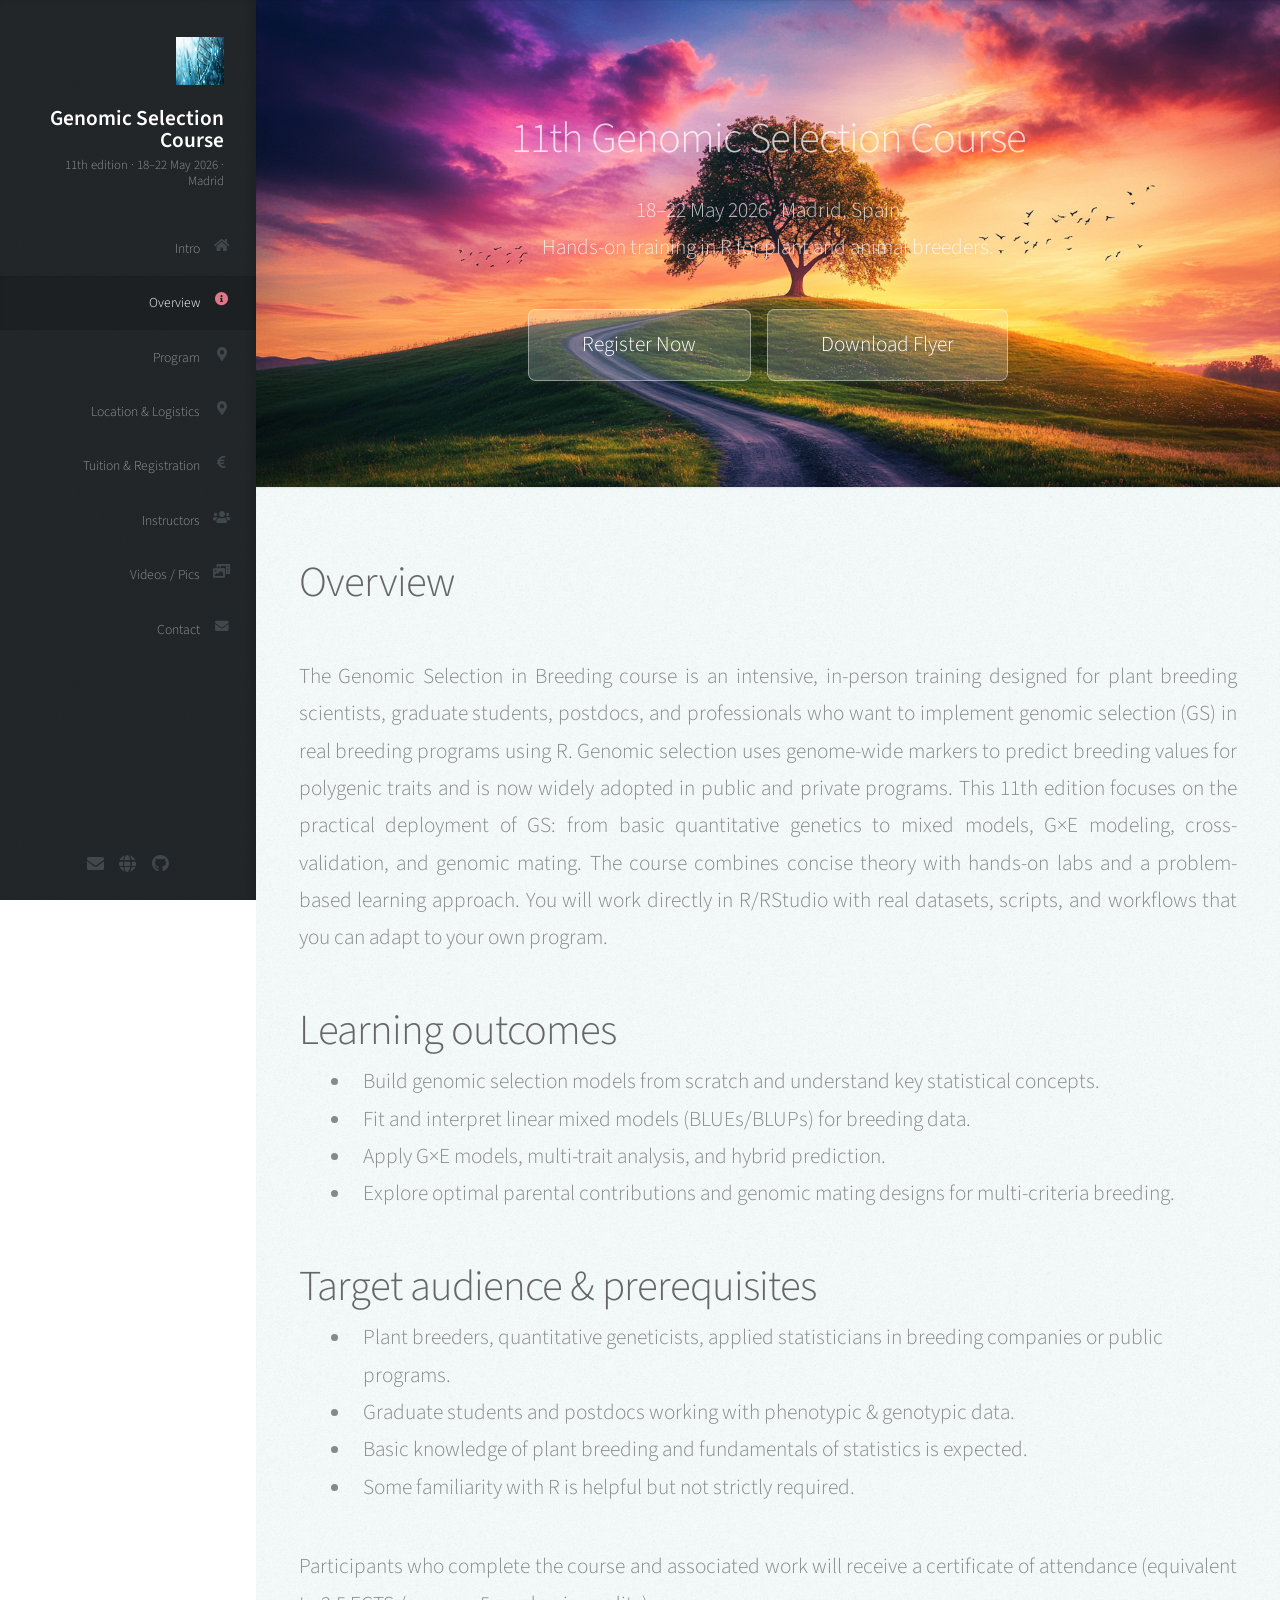
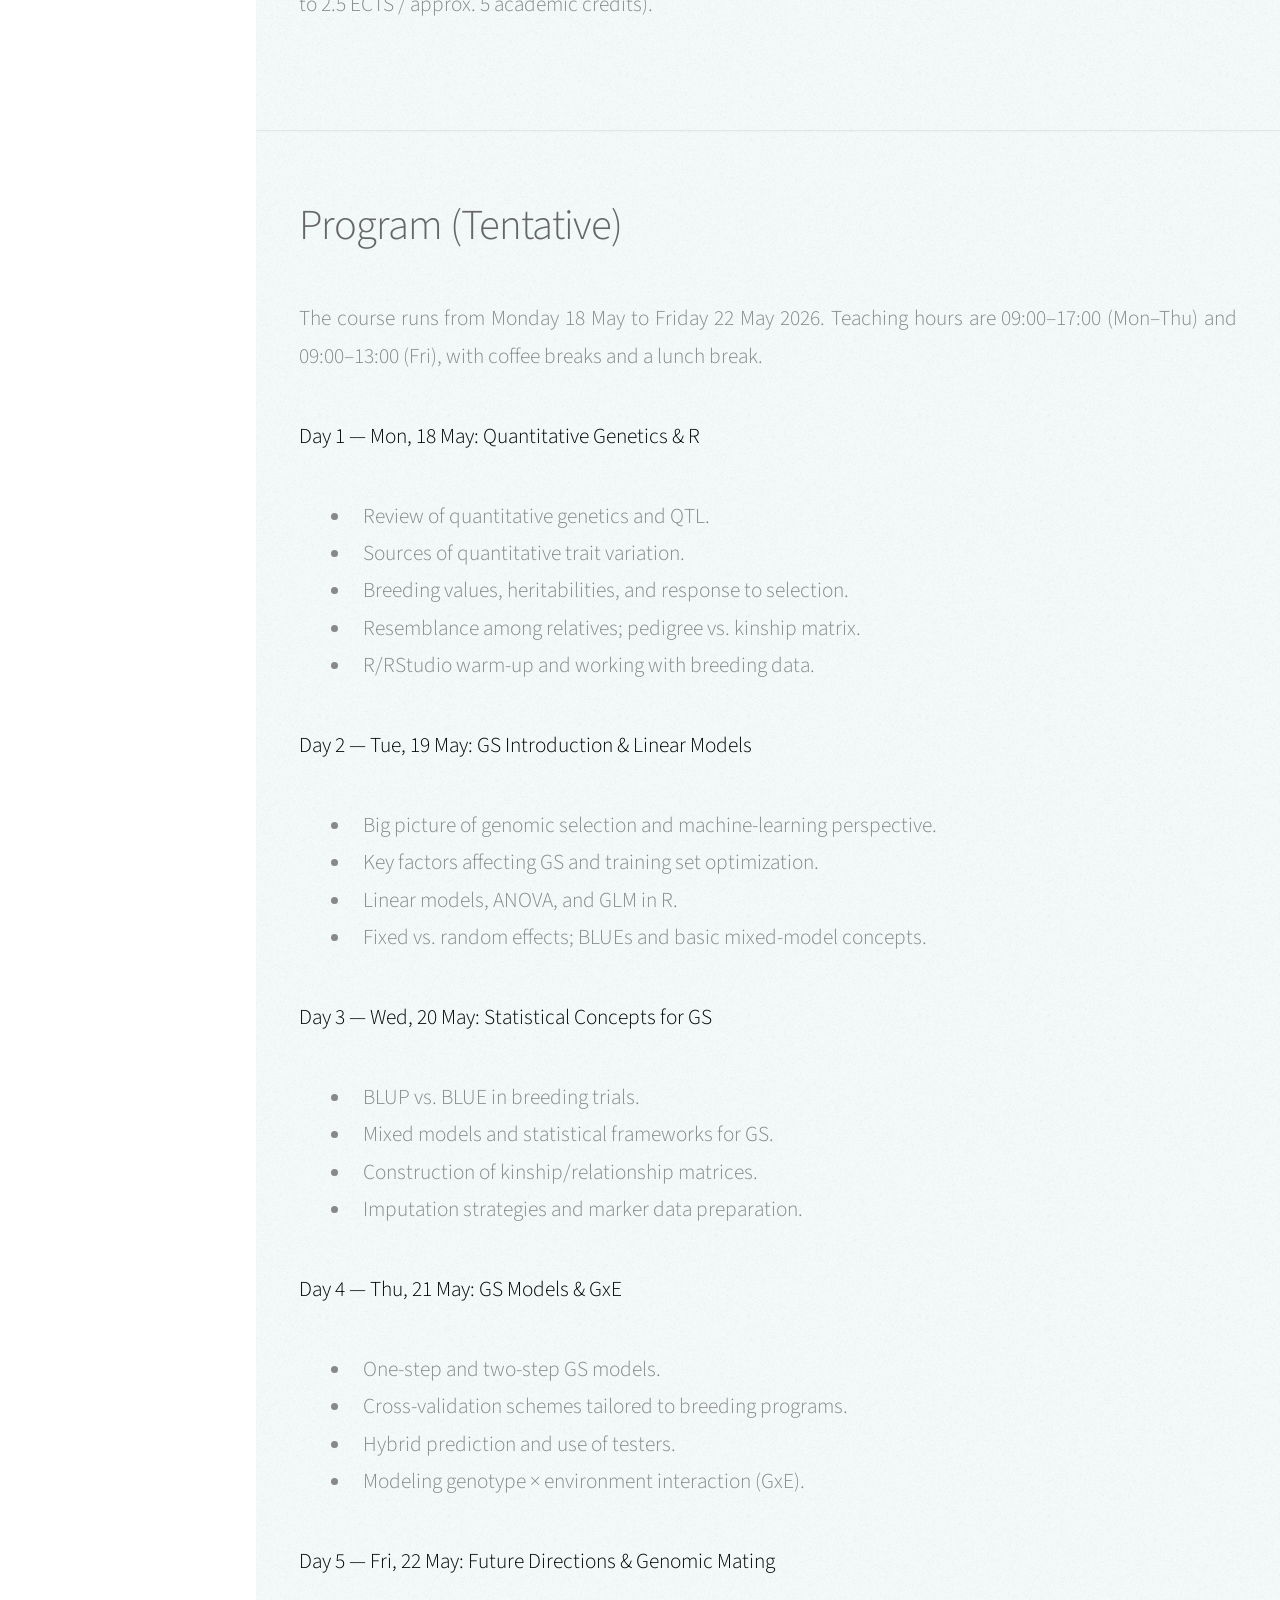
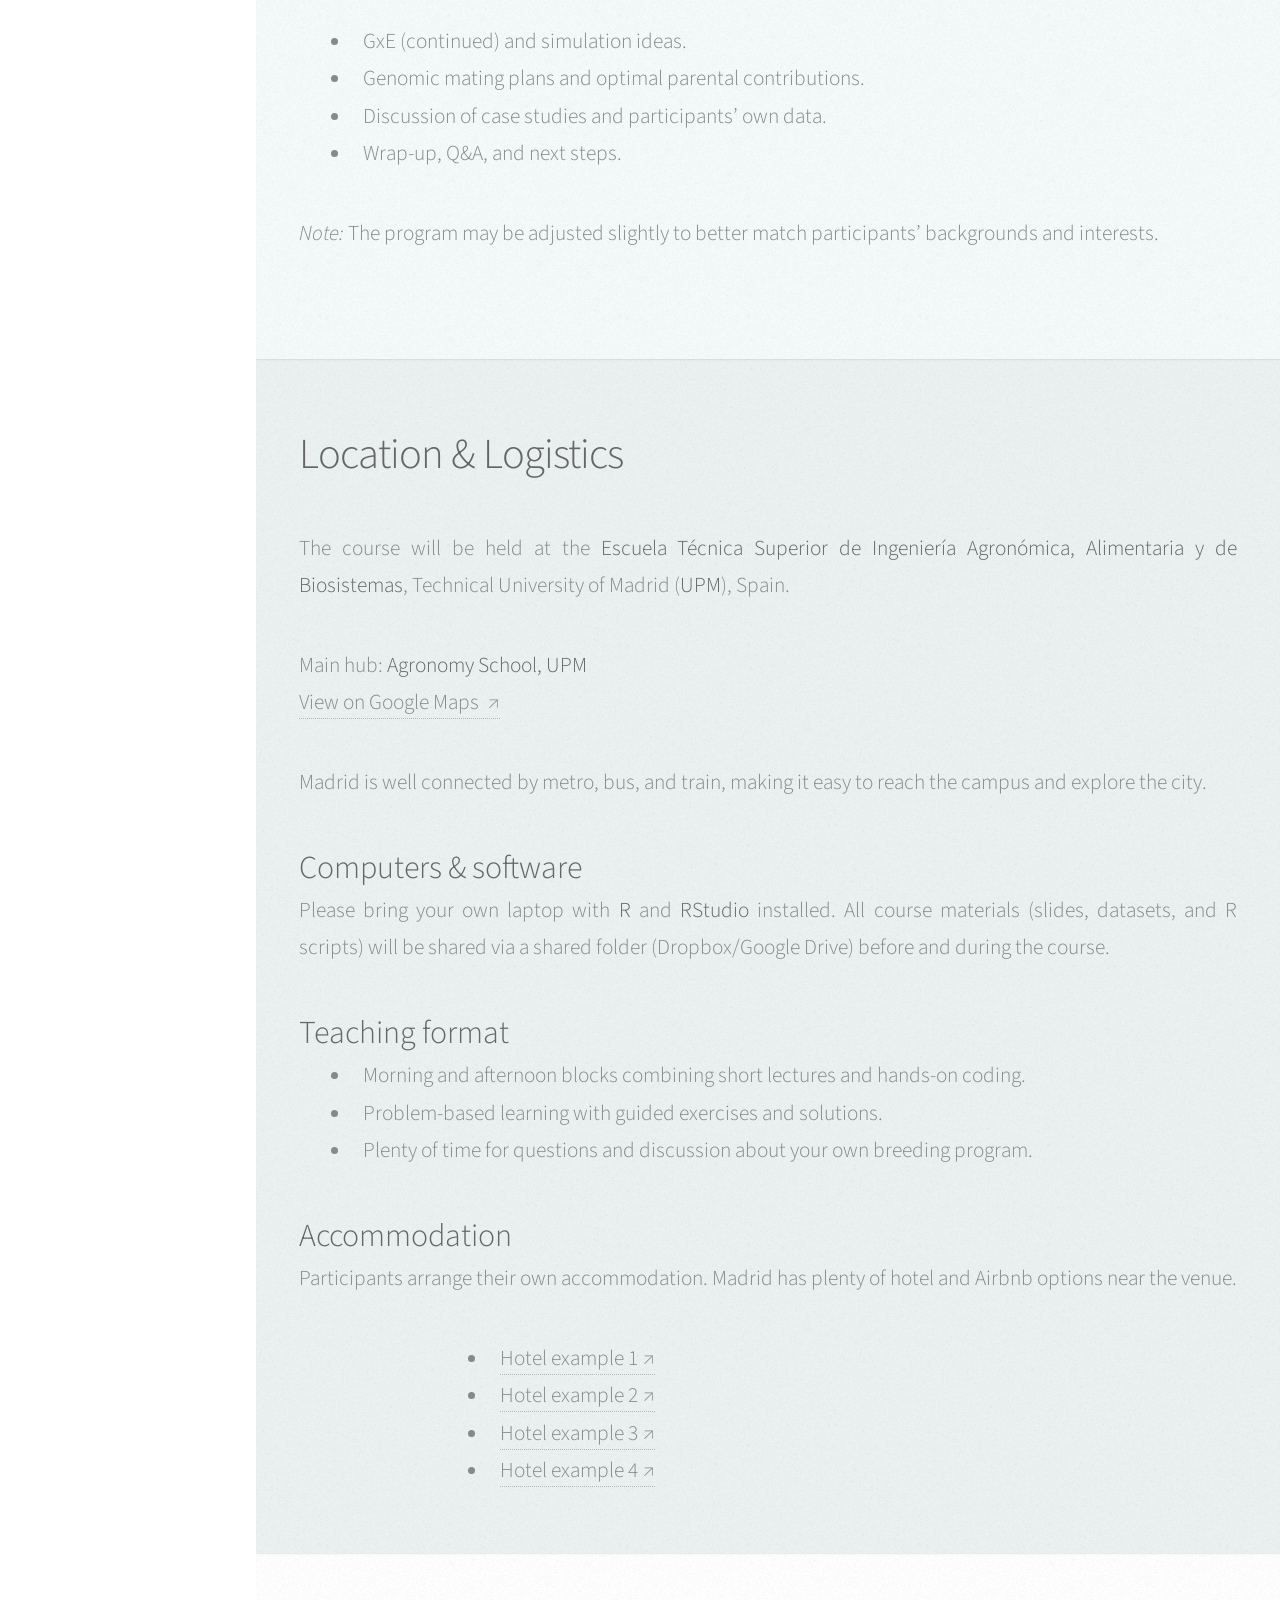
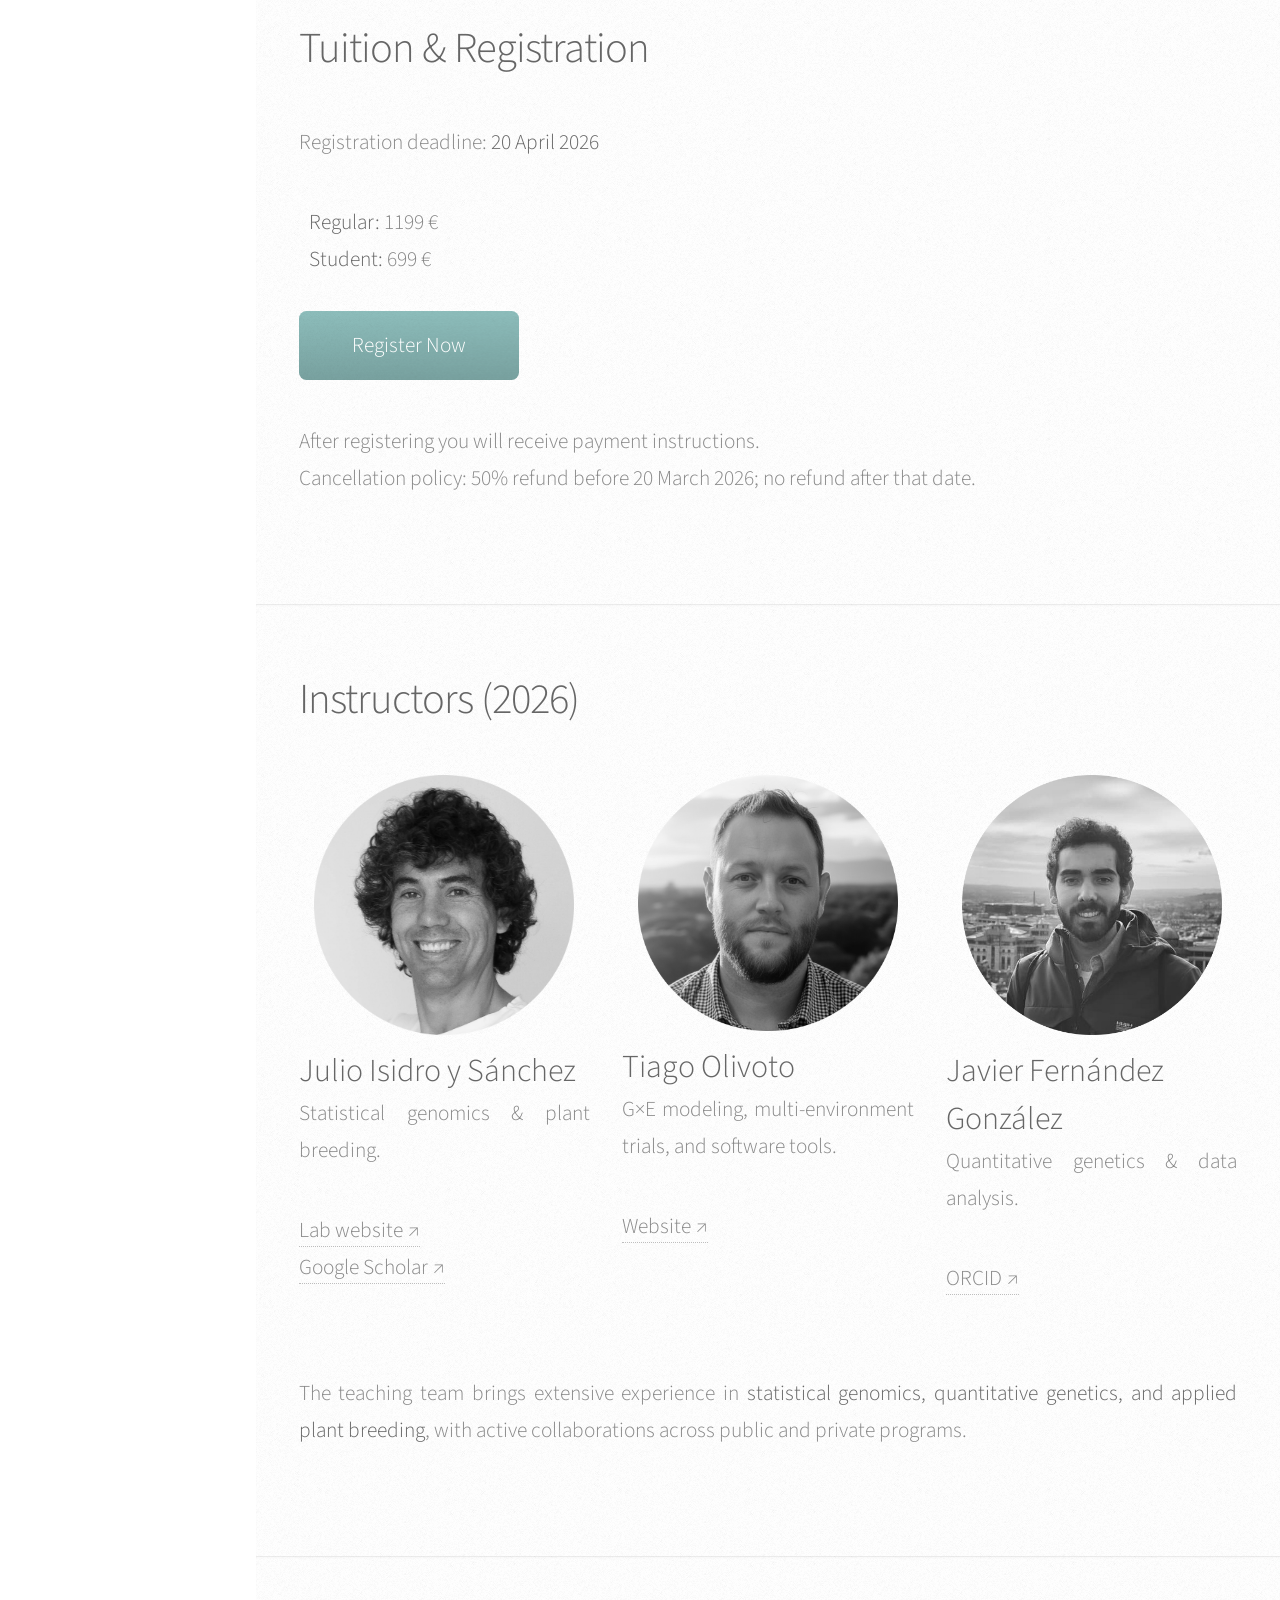
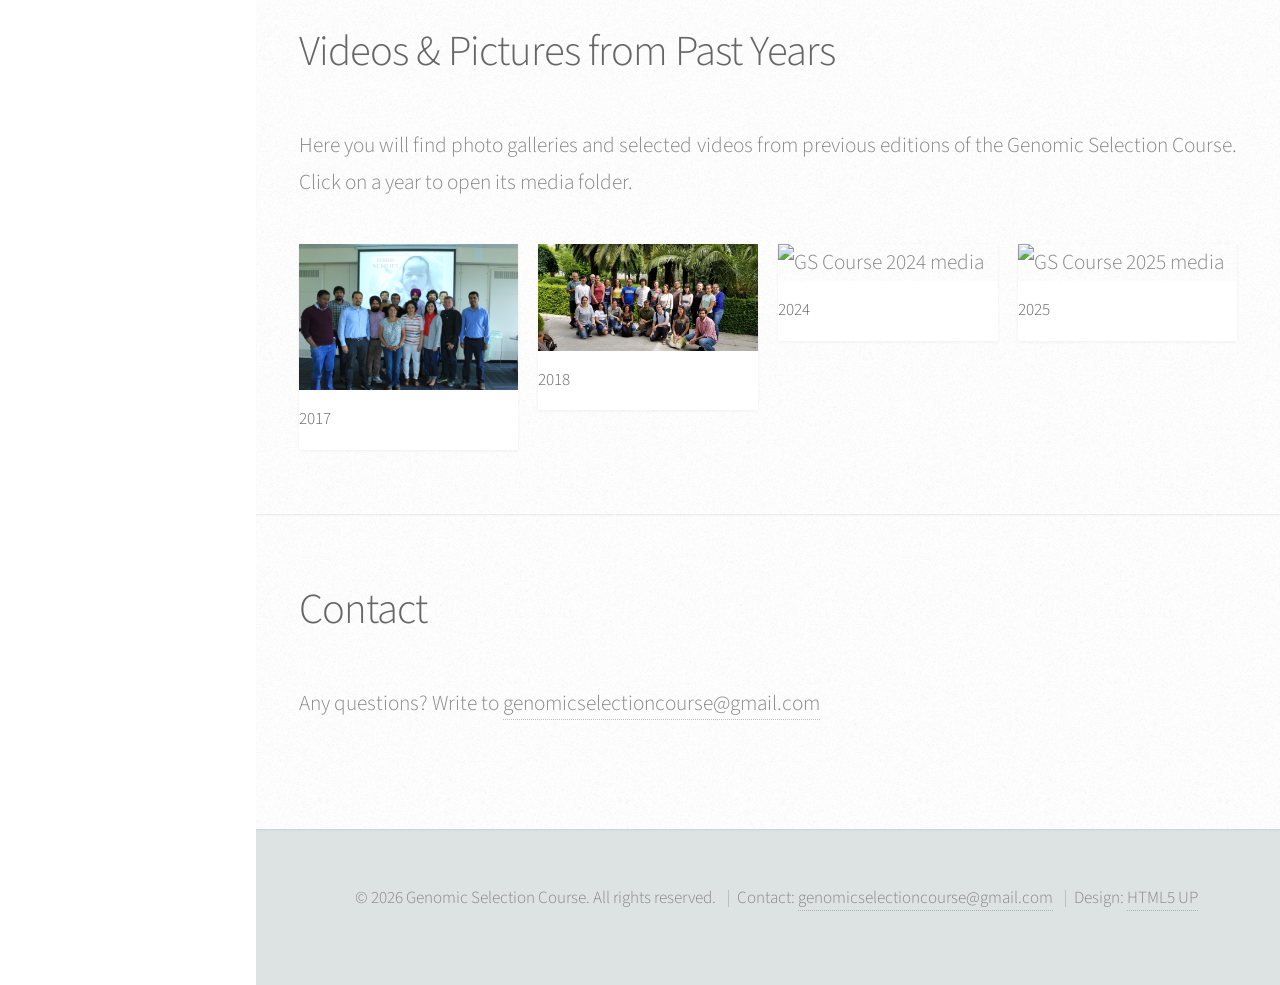
==== commit 39939e2c: "Update videos link" ====
--- a/index.html
+++ b/index.html
@@ -57,31 +57,53 @@
 
     </div>
 
-    <!-- Main content -->
-    <div id="main">
-
-      <!-- Intro / Hero -->
-      <section id="top" class="one dark cover">
-        <div class="container">
-
-          <header>
-            <h2 class="alt">
-              11th Genomic Selection Course
-            </h2>
-            <p>
-              18–22 May 2026 · Madrid, Spain<br />
-              Hands-on training in R for plant and animal breeders.
-            </p>
-          </header>
-
-          <footer>
-            <a href="https://docs.google.com/forms/d/e/1FAIpQLSeRMItCh8sPi62cmqJfBygSDnu4-FJWNqgGPyXWFBIirlJCVA/viewform" target="_blank" class="button scrolly">
-              Register Now
-            </a>
-          </footer>
-
-        </div>
-      </section>
+<!-- Main content -->
+<div id="main">
+
+  <!-- Intro / Hero -->
+  <section id="top" class="one dark cover">
+    <div class="container">
+
+      <header>
+        <h2 class="alt">
+          11th Genomic Selection Course
+        </h2>
+        <p>
+          18–22 May 2026 · Madrid, Spain<br />
+          Hands-on training in R for plant and animal breeders.
+        </p>
+      </header>
+
+      <footer style="margin-top: 2rem; display: flex; gap: 1rem; justify-content: center; flex-wrap: wrap;">
+
+        <!-- Register Button -->
+        <a href="https://docs.google.com/forms/d/e/1FAIpQLSeRMItCh8sPi62cmqJfBygSDnu4-FJWNqgGPyXWFBIirlJCVA/viewform"
+           target="_blank"
+           class="button scrolly"
+           style="background: rgba(255,255,255,0.2); border: 1px solid rgba(255,255,255,0.4);">
+          Register Now
+        </a>
+
+        <!-- Download Flyer Button -->
+        <a href="https://raw.githubusercontent.com/genomicselection/GSWebsite/main/GSFlyer2026.pdf"
+           target="_blank"
+           class="button scrolly"
+           style="background: rgba(255,255,255,0.2); border: 1px solid rgba(255,255,255,0.4);">
+          Download Flyer
+        </a>
+
+      </footer>
+
+    </div>
+  </section>
+
+
+
+
+
+
+
+
 
 <section id="overview" class="two">
   <div class="container">
@@ -256,7 +278,7 @@
 
     <ul style="list-style:none; padding:0; margin:0 0 1.5rem 0;">
       <li><strong>Regular:</strong> 1199 €</li>
-      <li><strong>Student:</strong> 650 €</li>
+      <li><strong>Student:</strong> 699 €</li>
     </ul>
 
     <p style="margin-top:2rem;">
@@ -327,11 +349,6 @@
 
 
 
-
-
-
-
-
       <!-- Videos / Pictures -->
       <section id="videos" class="six">
         <div class="container">
@@ -342,49 +359,36 @@
 
           <p>
             Here you will find photo galleries and selected videos from previous editions of the
-            Genomic Selection Course. Create the following folders in your repository:
-          </p>
-
-          <ul>
-            <li><code>videos_pics/2022/</code></li>
-            <li><code>videos_pics/2023/</code></li>
-            <li><code>videos_pics/2024/</code></li>
-            <li><code>videos_pics/2025/</code></li>
-          </ul>
-
-          <p>
-            Drop the images (and optional HTML gallery pages) into each year’s folder. The cards
-            below already link to those folders.
+            Genomic Selection Course. Click on a year to open its media folder.
           </p>
 
           <div class="row">
             <div class="col-3 col-6-mobile">
               <article class="item">
-                <a href="videos_pics/2022/" class="image fit">
-                  <!-- Use your own thumbnail later; using a generic one for now -->
-                  <img src="images/pic02.jpg" alt="GS Course 2022" />
+                <a href="Videos/2017/index.html" class="image fit" target="_blank">
+                    <img src="images/2017Pic.jpg" alt="GS Course 2017 media" />
                 </a>
                 <header>
-                  <h3>2022</h3>
+                  <h3>2017</h3>
                 </header>
               </article>
             </div>
 
             <div class="col-3 col-6-mobile">
               <article class="item">
-                <a href="videos_pics/2023/" class="image fit">
-                  <img src="images/pic03.jpg" alt="GS Course 2023" />
+                <a href="Videos/2018/index.html" class="image fit" target="_blank">
+                              <img src="images/GS2018.jpg" alt="GS Course 2018 media" />
                 </a>
                 <header>
-                  <h3>2023</h3>
+                  <h3>2018</h3>
                 </header>
               </article>
             </div>
 
             <div class="col-3 col-6-mobile">
               <article class="item">
-                <a href="videos_pics/2024/" class="image fit">
-                  <img src="images/pic03.jpg" alt="GS Course 2024" />
+                <a href="Videos/2024/index.html" class="image fit" target="_blank">
+                              <img src="images/2024pic.jpg" alt="GS Course 2024 media" />
                 </a>
                 <header>
                   <h3>2024</h3>
@@ -394,8 +398,8 @@
 
             <div class="col-3 col-6-mobile">
               <article class="item">
-                <a href="videos_pics/2025/" class="image fit">
-                  <img src="images/pic05.jpg" alt="GS Course 2025" />
+                <a href="Videos/2025/index.html" class="image fit" target="_blank">
+                             <img src="images/GS2025.jpg" alt="GS Course 2025 media" />
                 </a>
                 <header>
                   <h3>2025</h3>
@@ -417,33 +421,26 @@
 
           <p>
             Any questions? Write to
-            <a href="mailto:genomicselectioncourse@gmail.com">genomicselectioncourse@gmail.com</a>
+            <a href="mailto:genomicselectioncourse@gmail.com">
+              genomicselectioncourse@gmail.com
+            </a>
           </p>
-
-          <!-- If you prefer the Prologue contact form, you can uncomment this:
-          <form method="post" action="#">
-            <div class="row">
-              <div class="col-6 col-12-mobile"><input type="text" name="name" placeholder="Name" /></div>
-              <div class="col-6 col-12-mobile"><input type="text" name="email" placeholder="Email" /></div>
-              <div class="col-12">
-                <textarea name="message" placeholder="Message"></textarea>
-              </div>
-              <div class="col-12">
-                <input type="submit" value="Send Message" />
-              </div>
-            </div>
-          </form>
-          -->
 
         </div>
       </section>
 
-    </div>
-
-    <!-- Footer -->
+    </div> <!-- end of #main -->
+
+      <!-- Footer -->
     <div id="footer">
       <ul class="copyright">
         <li>© 2026 Genomic Selection Course. All rights reserved.</li>
+        <li>
+          Contact:
+          <a href="mailto:genomicselectioncourse@gmail.com">
+            genomicselectioncourse@gmail.com
+          </a>
+        </li>
         <li>Design: <a href="http://html5up.net" target="_blank">HTML5 UP</a></li>
       </ul>
     </div>
@@ -459,3 +456,10 @@
 
   </body>
 </html>
+
+
+
+
+
+
+
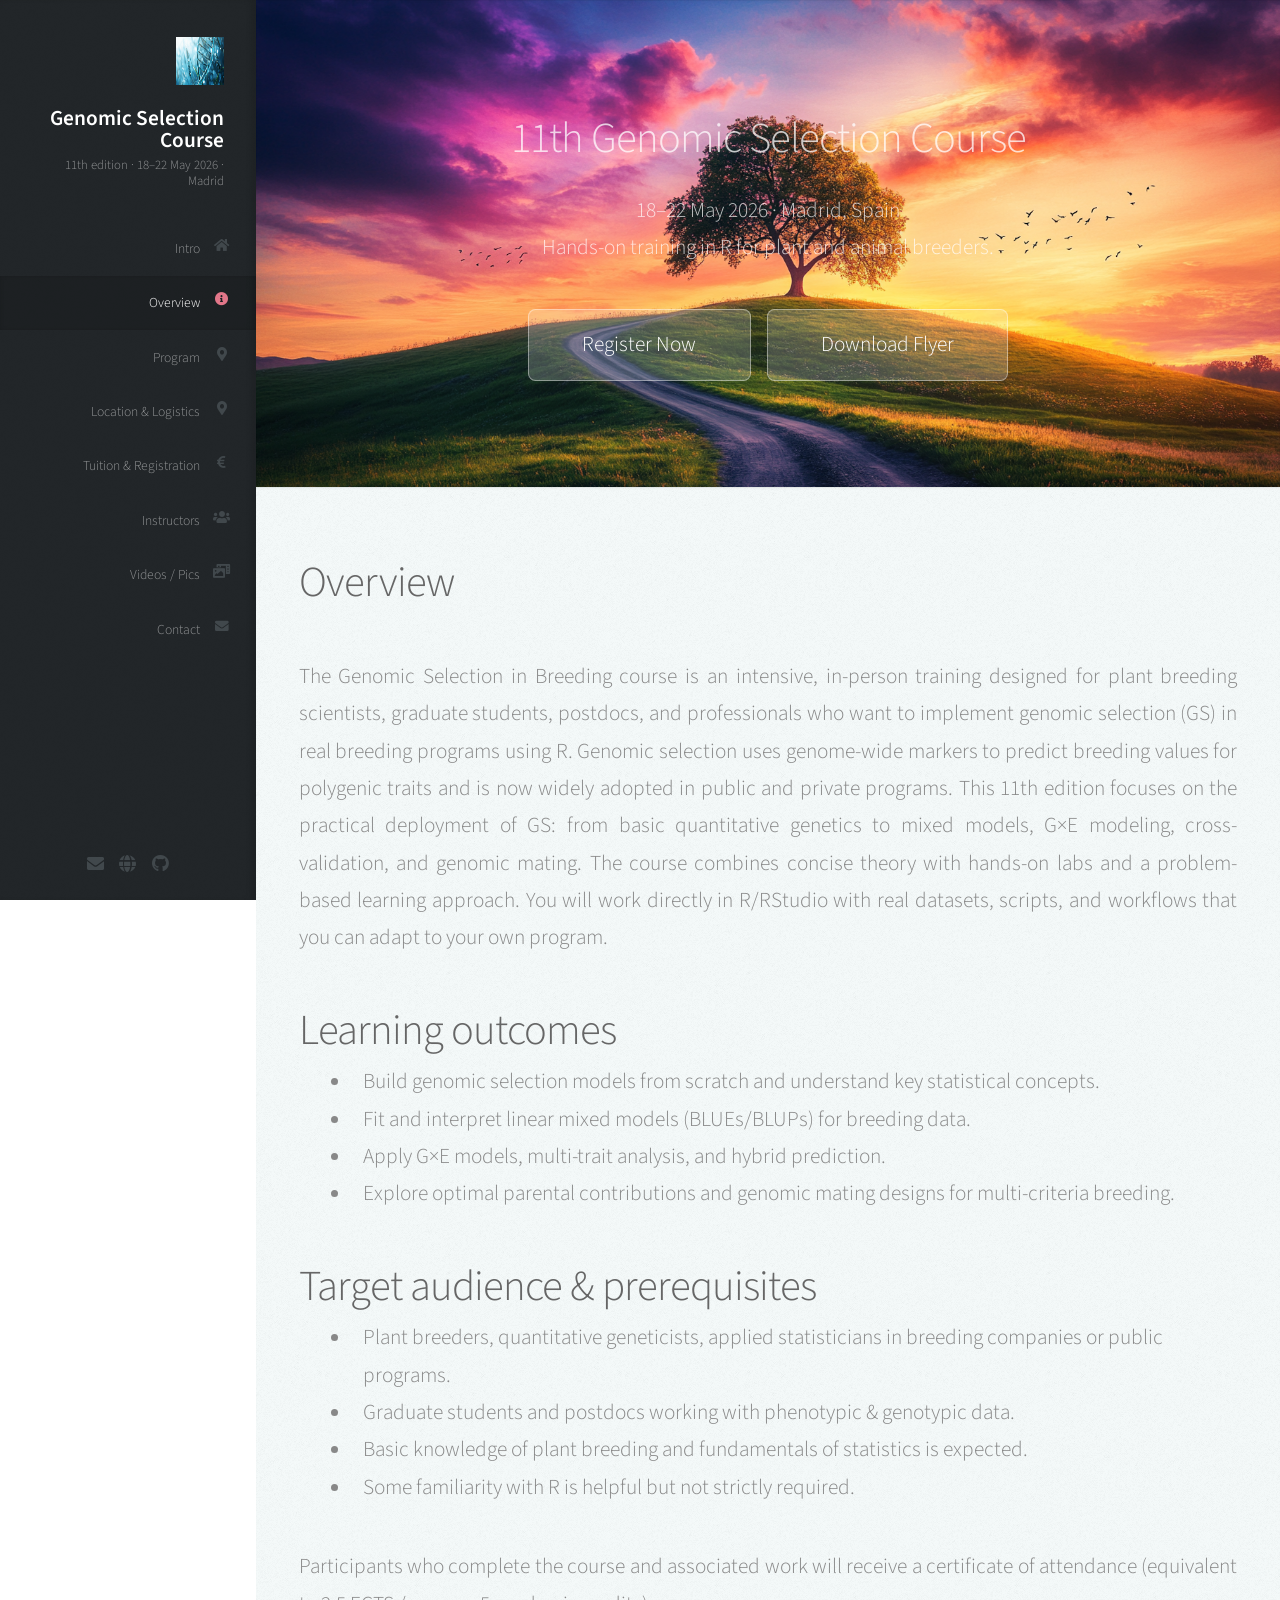
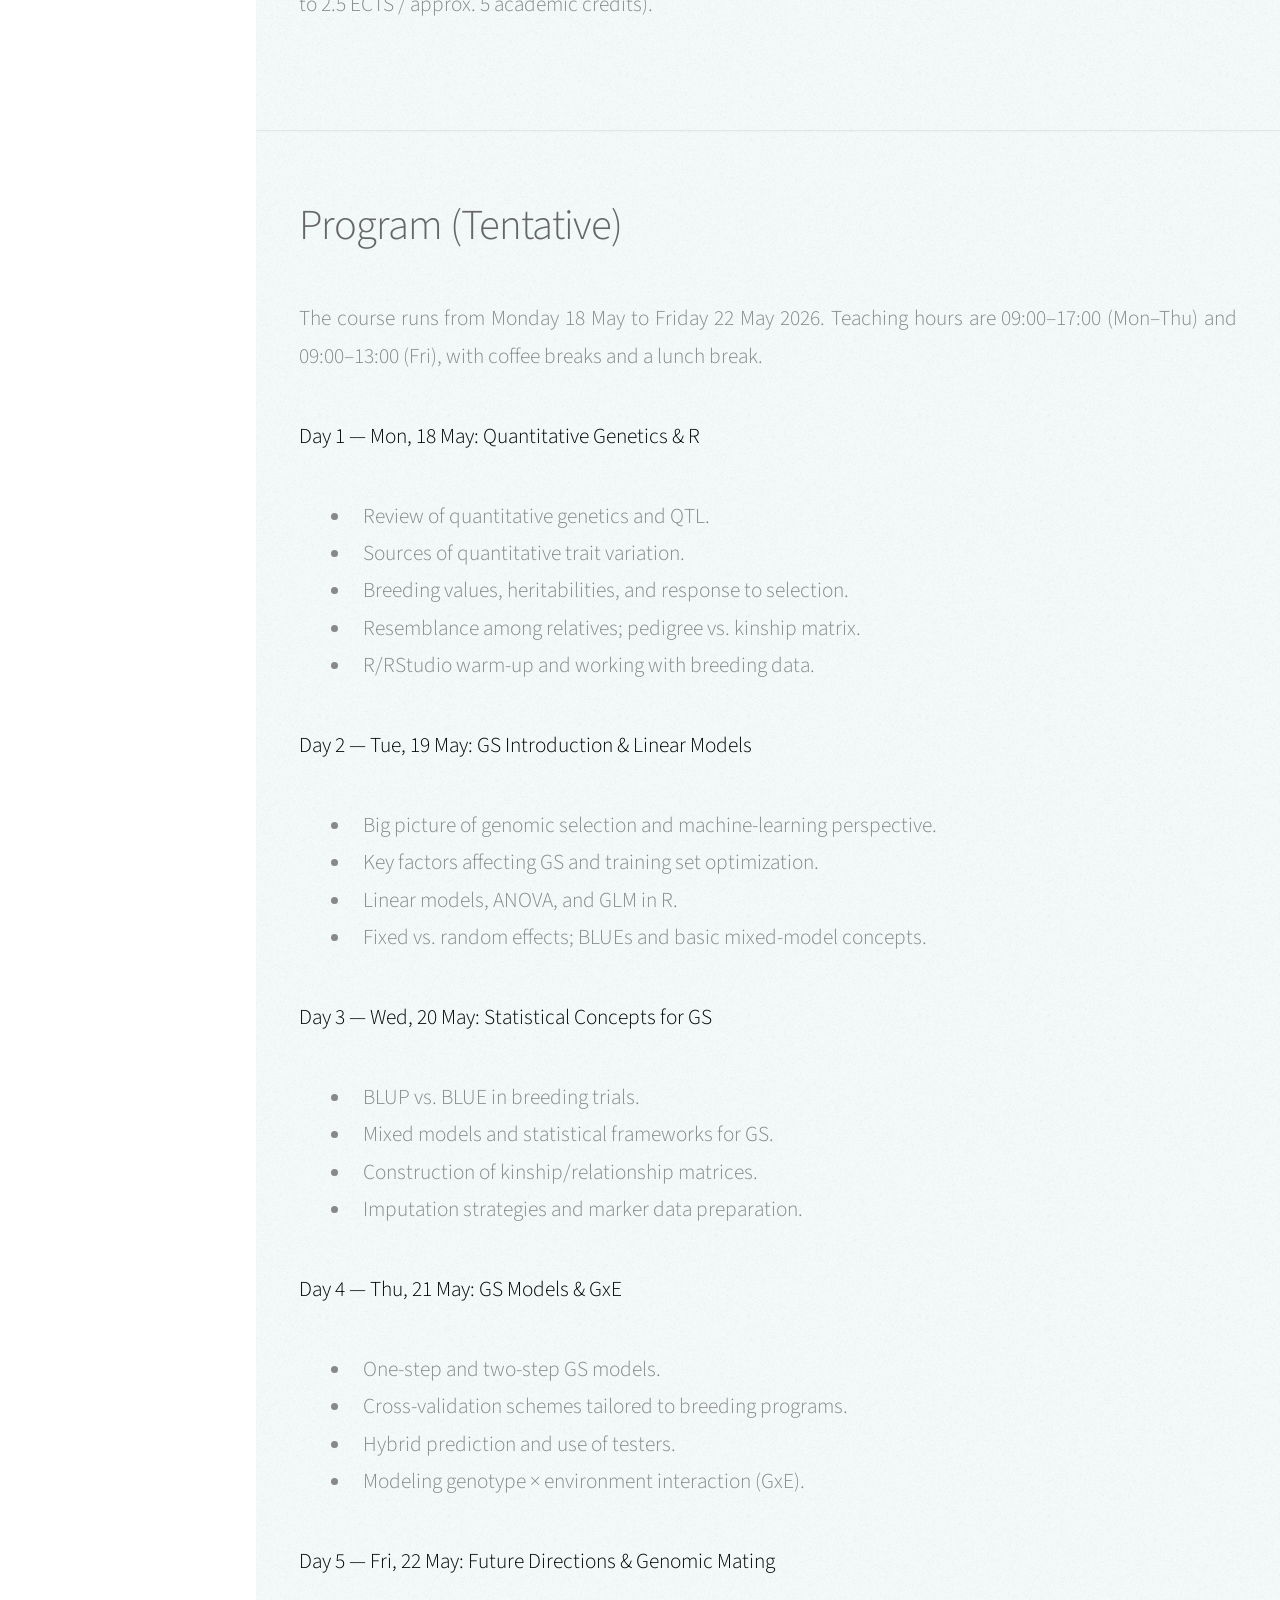
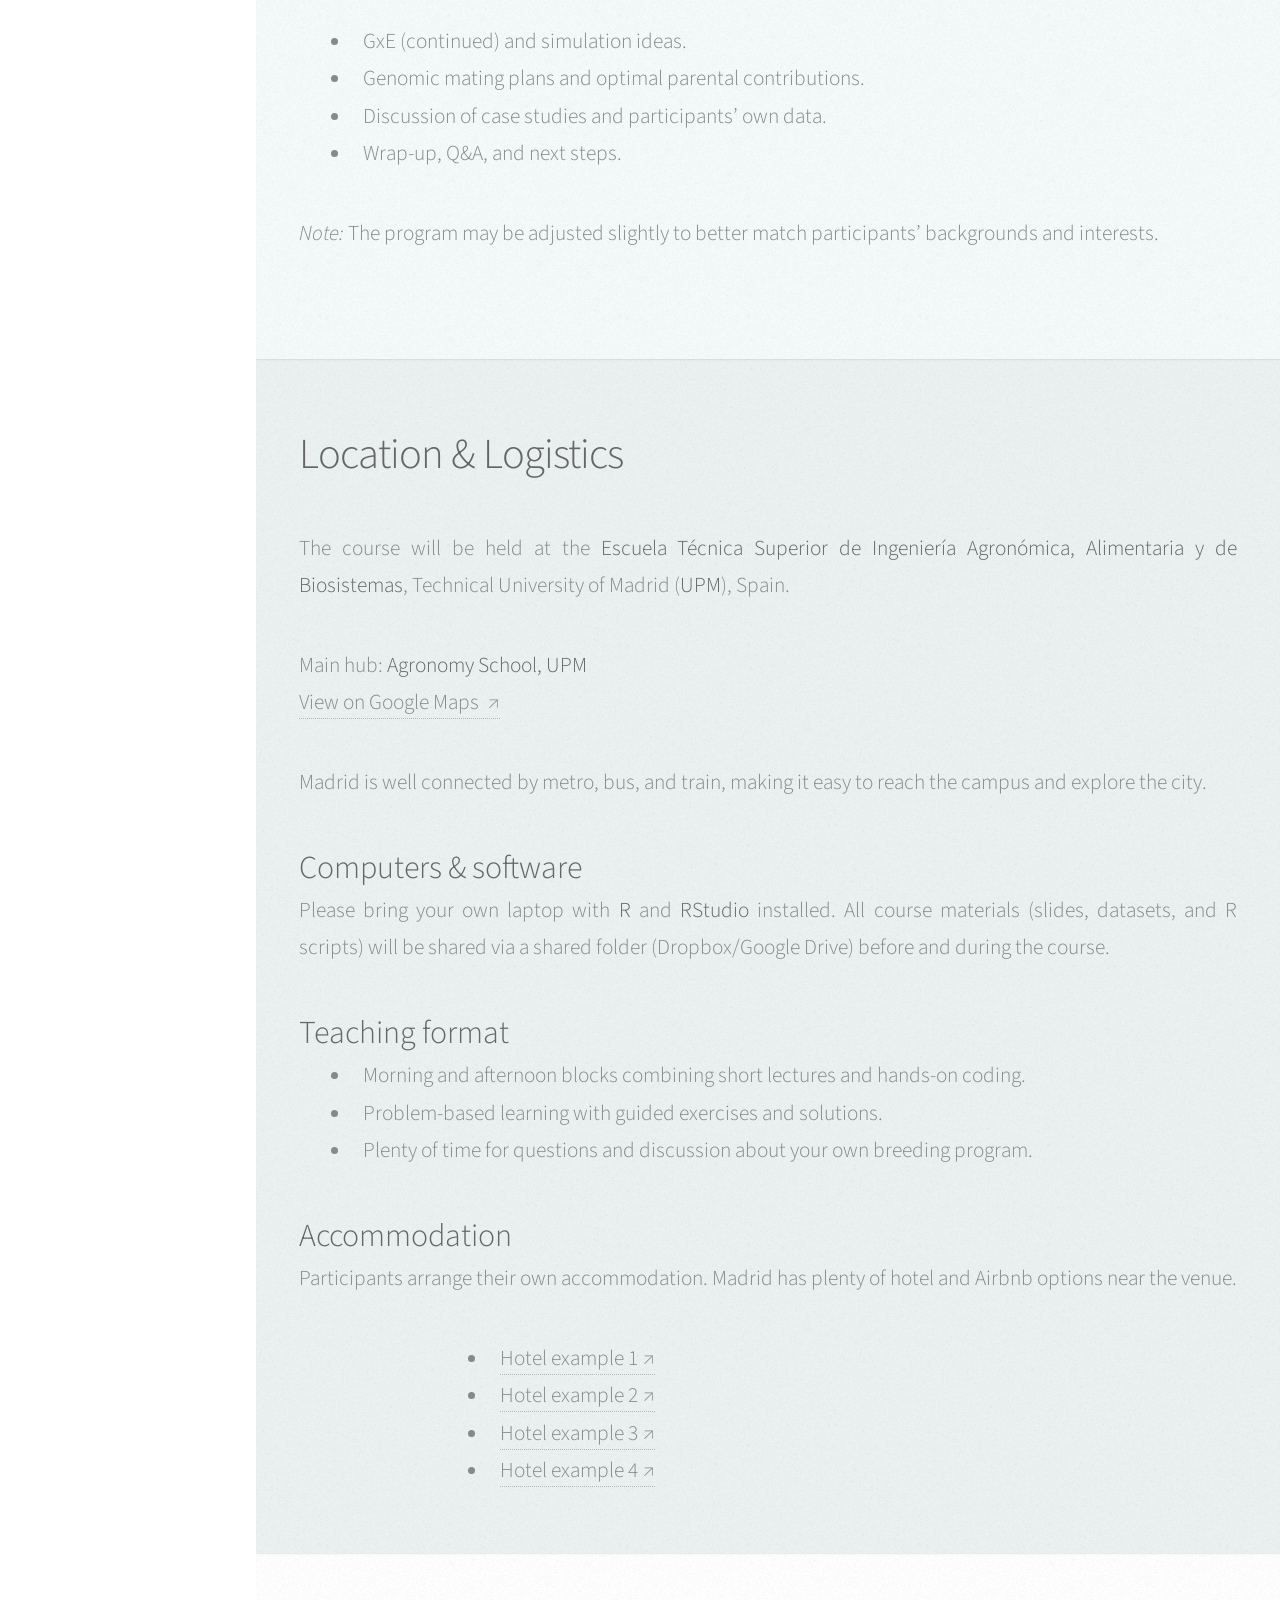
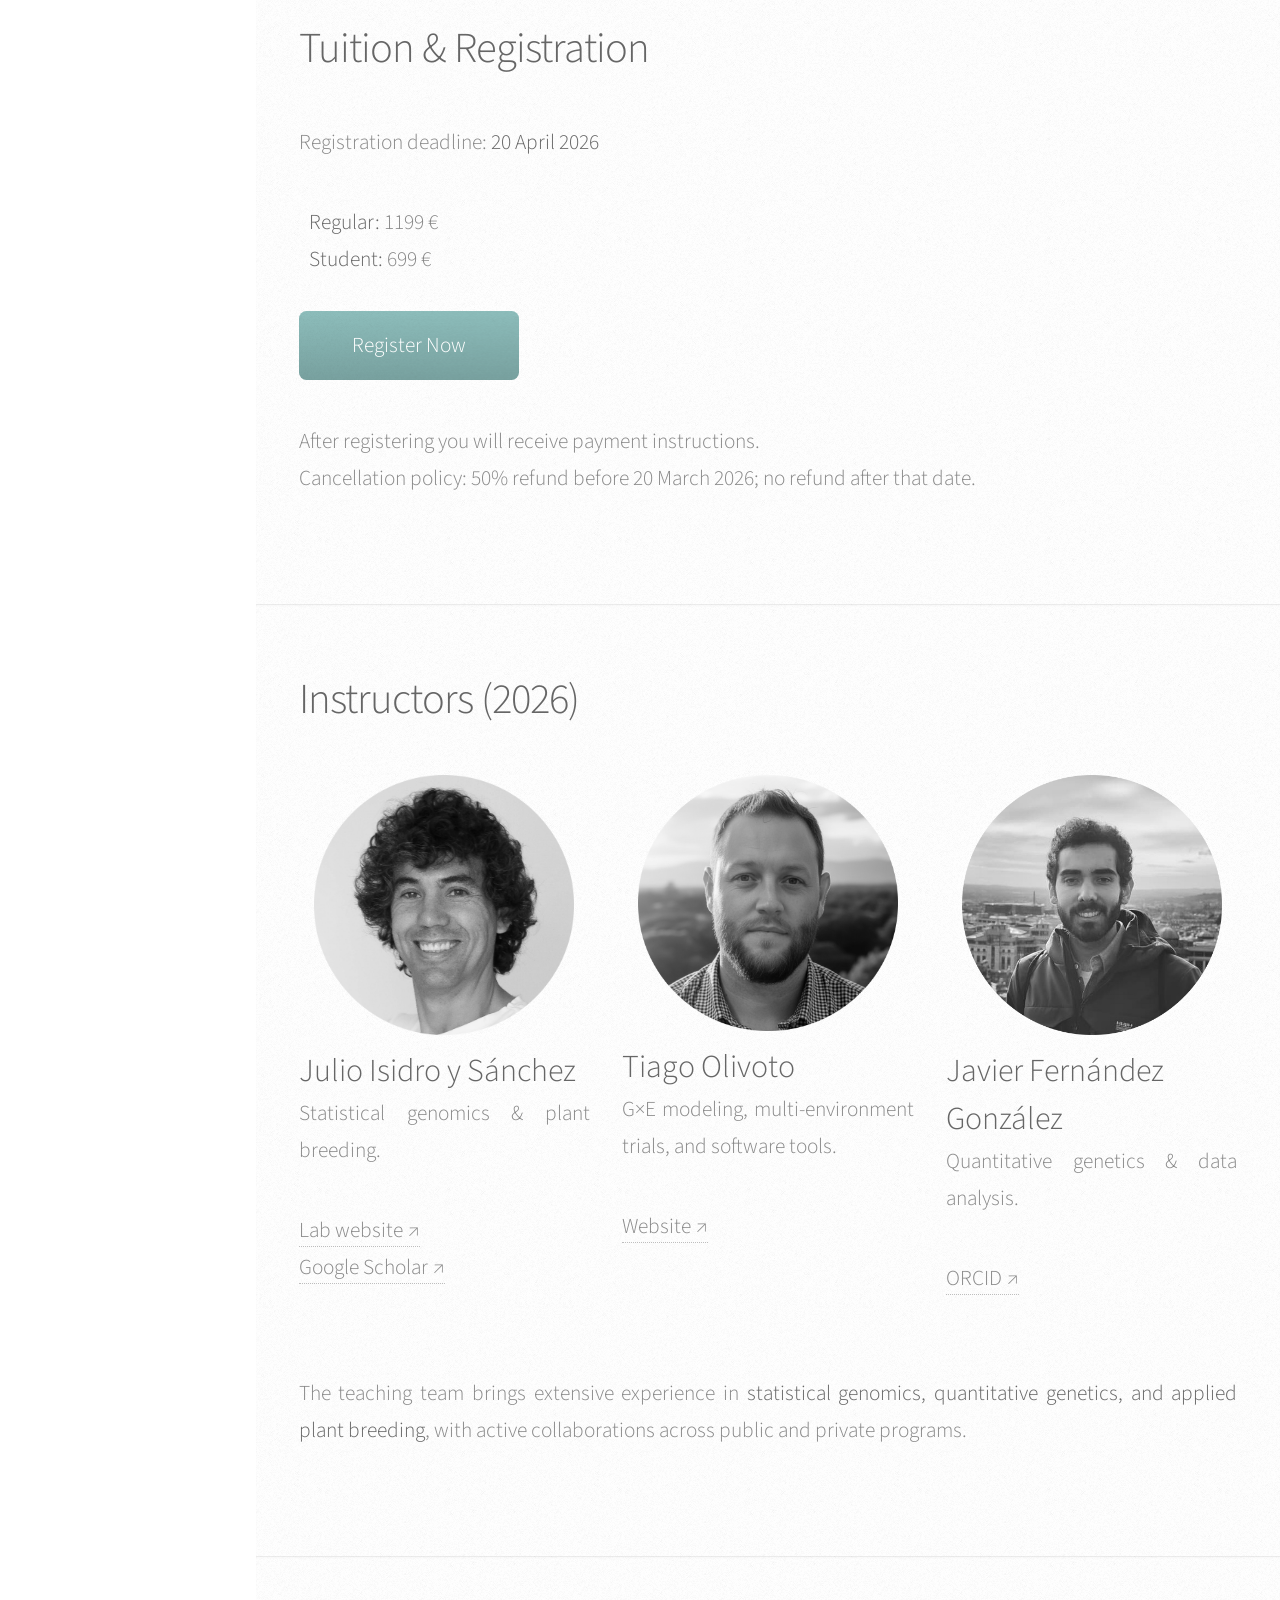
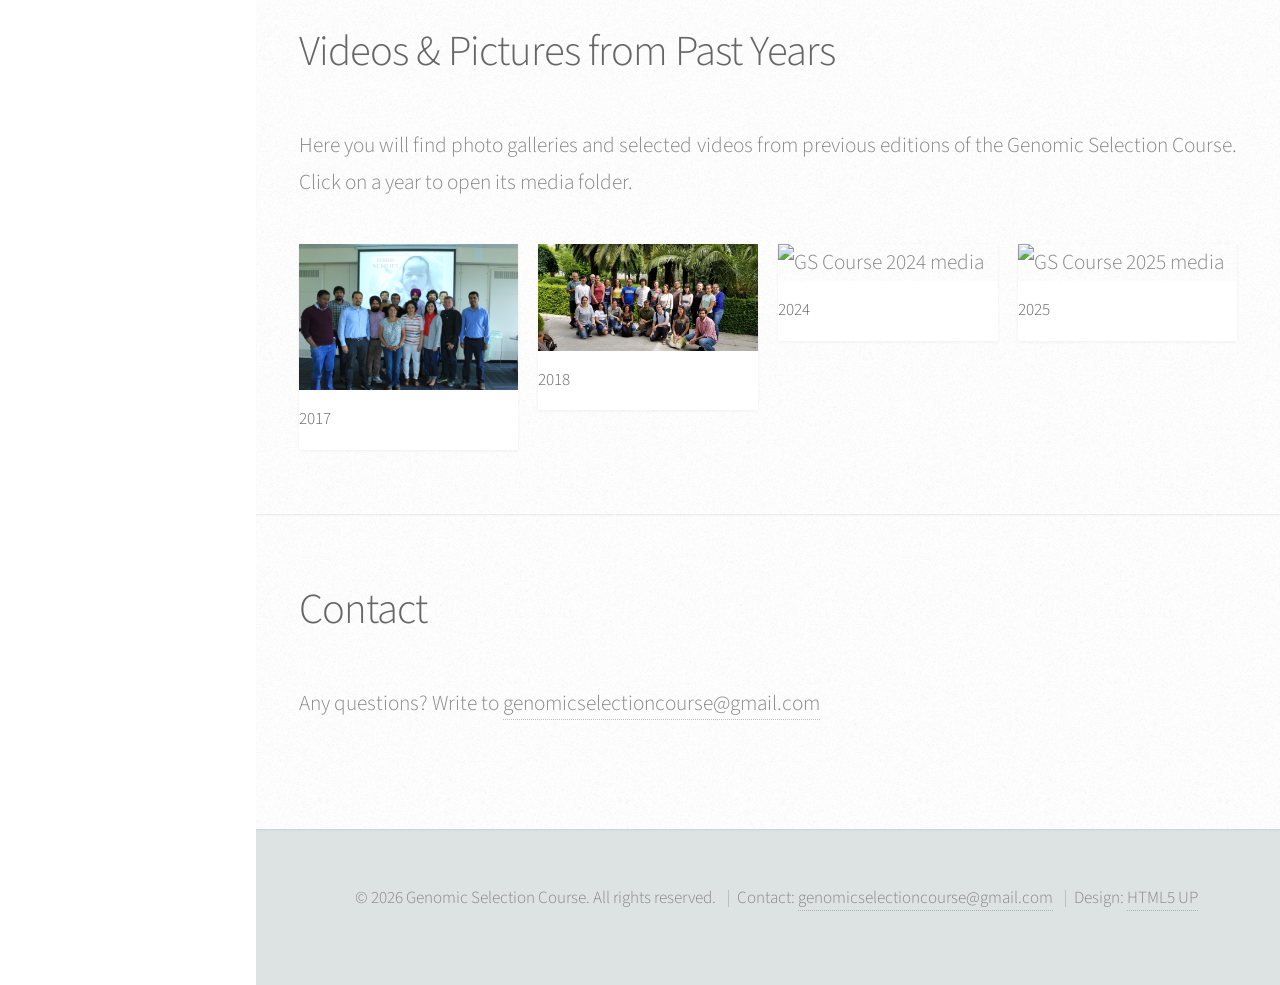
==== commit e58148bc: "Update pdf link" ====
--- a/index.html
+++ b/index.html
@@ -85,7 +85,7 @@
         </a>
 
         <!-- Download Flyer Button -->
-        <a href="https://raw.githubusercontent.com/genomicselection/GSWebsite/main/GSFlyer2026.pdf"
+        <a href="https://raw.githubusercontent.com/genomicselection/GSWebsite/39939e2c0f0f1fbe5d0a5ef5153f2b116b57b177/GSflyer2026.pdf"
            target="_blank"
            class="button scrolly"
            style="background: rgba(255,255,255,0.2); border: 1px solid rgba(255,255,255,0.4);">
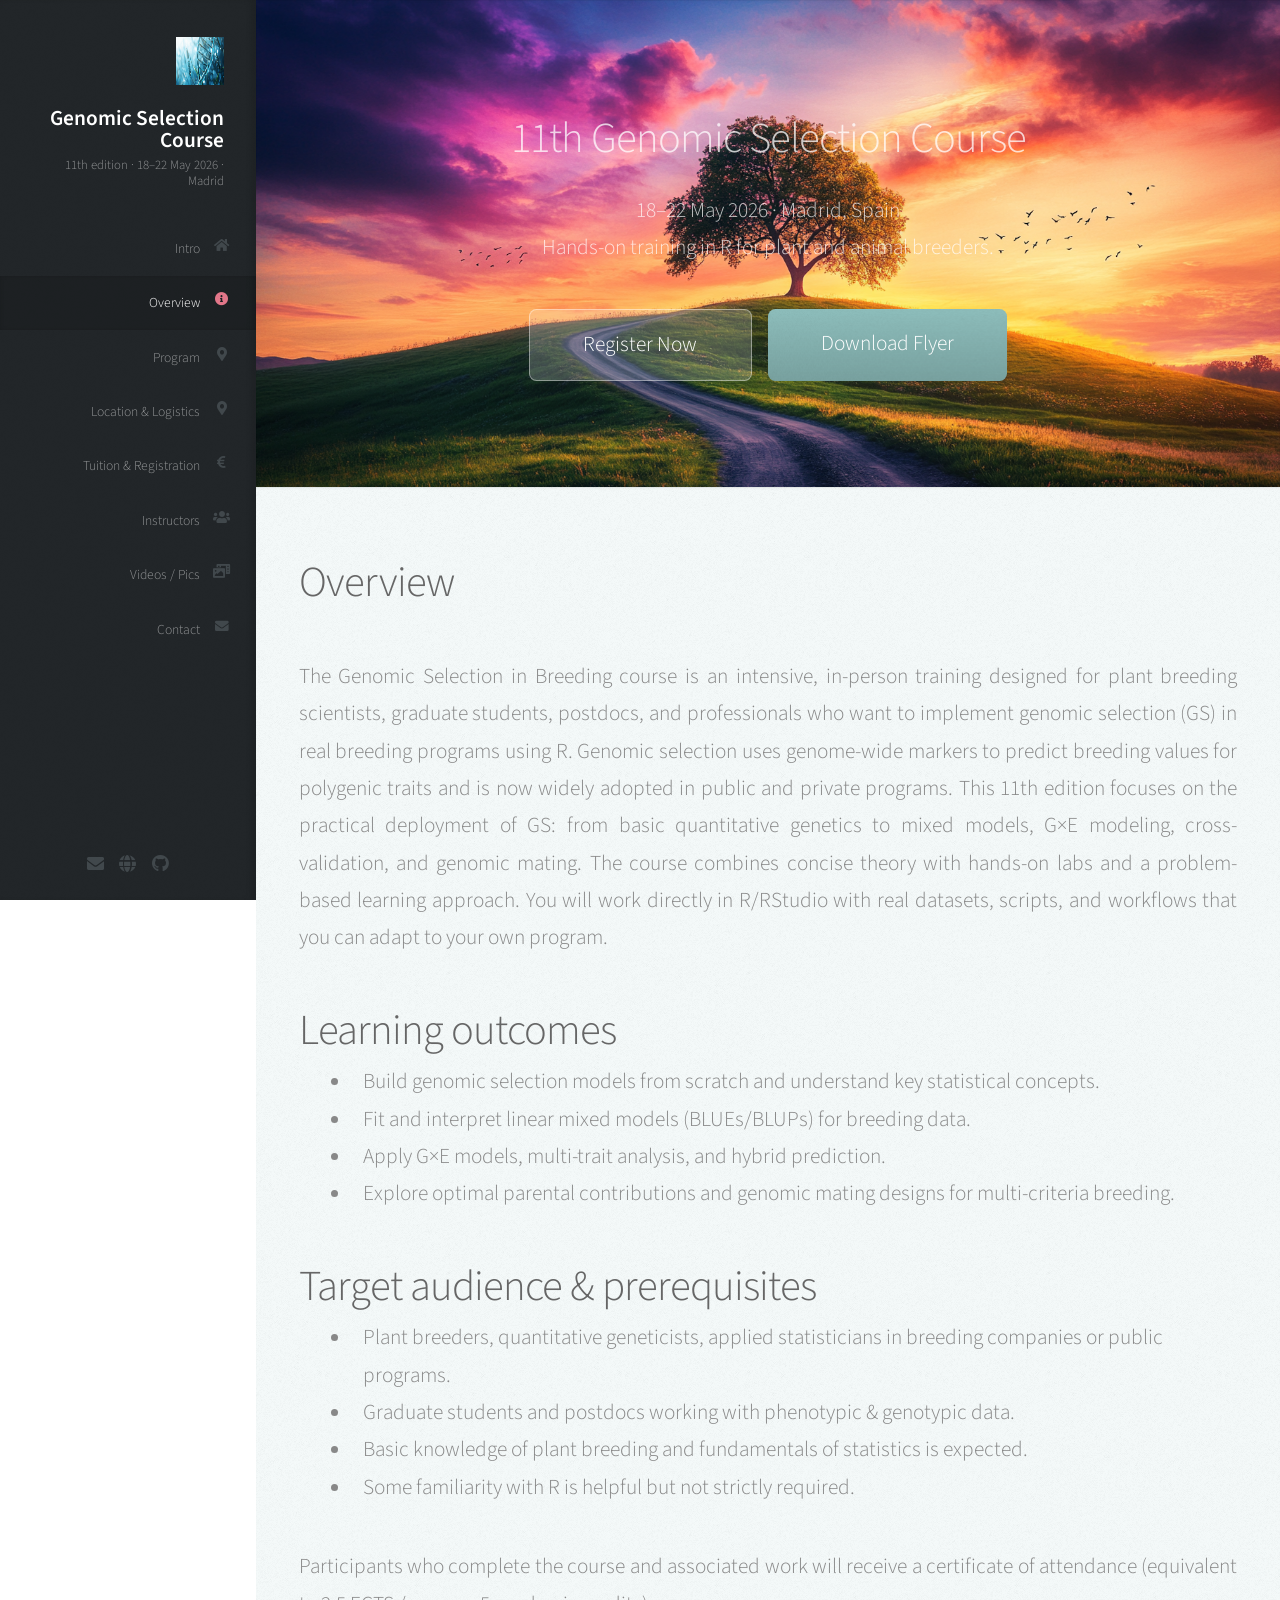
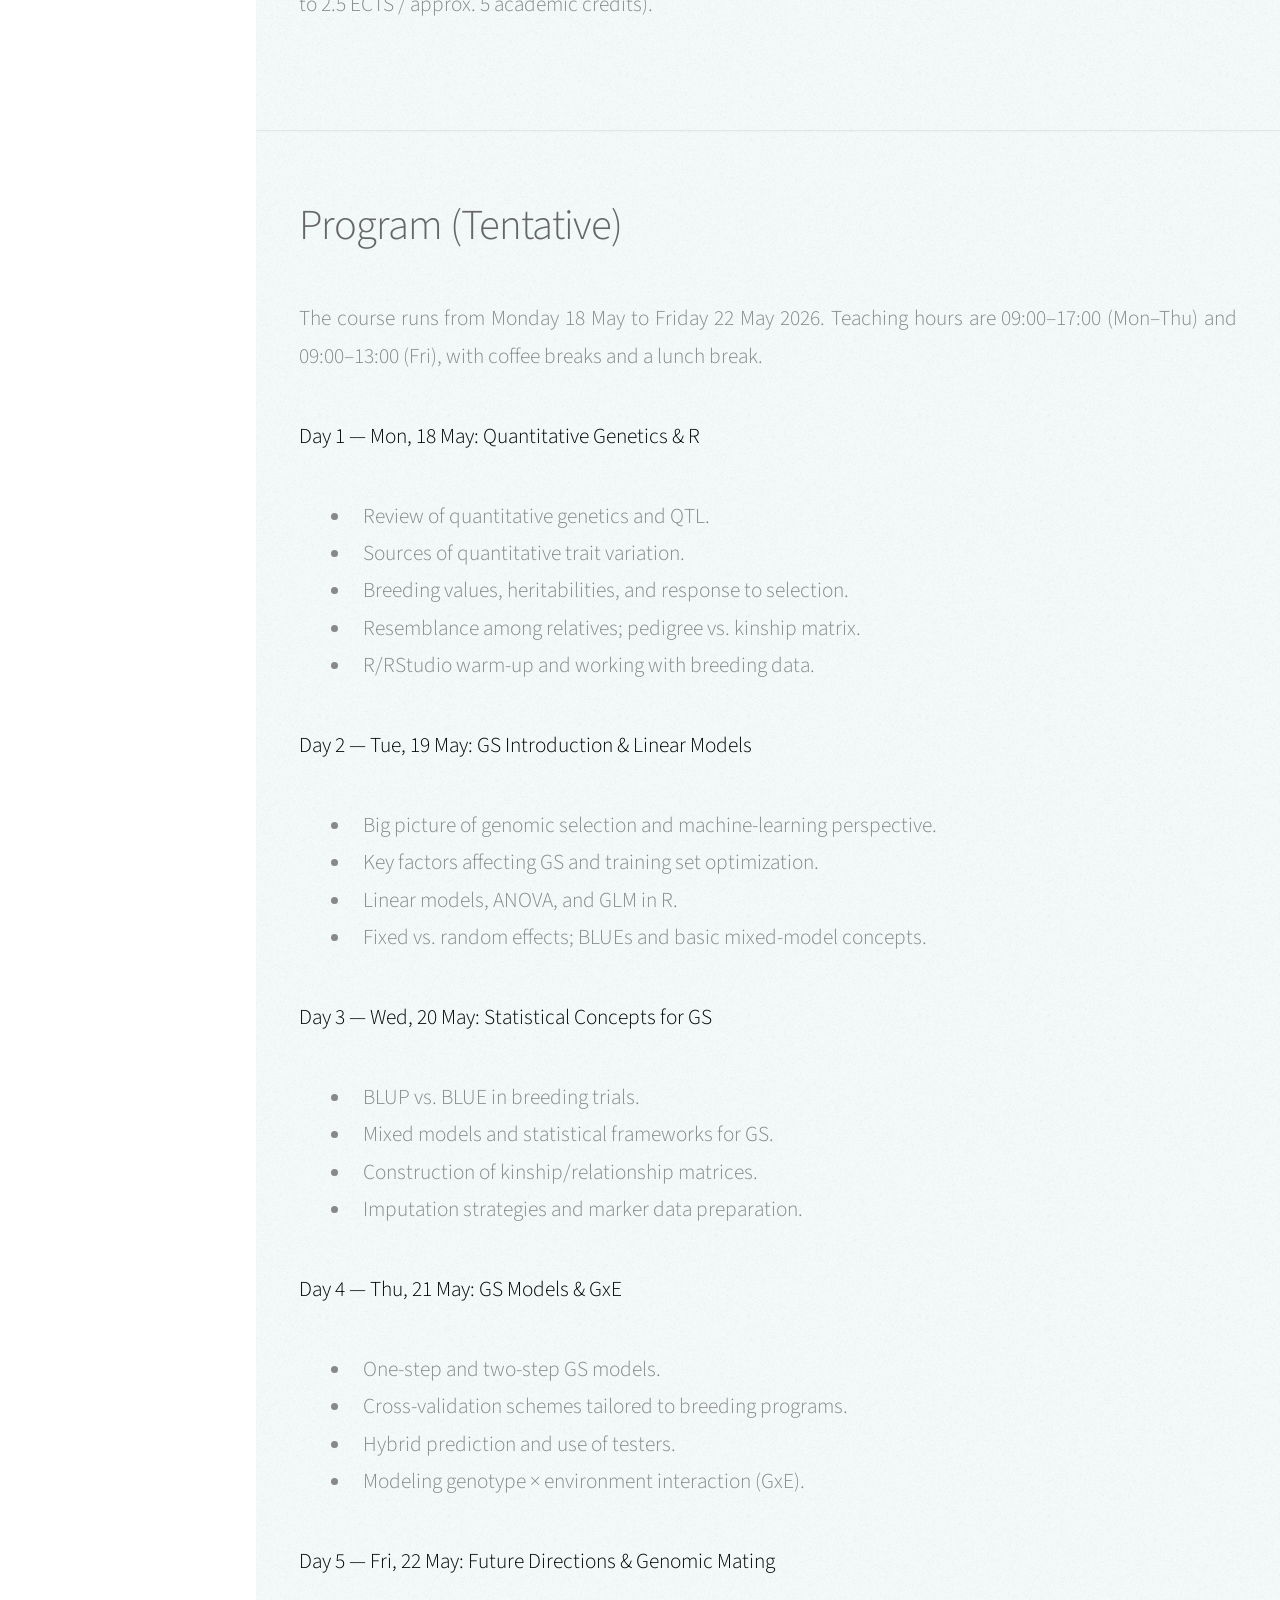
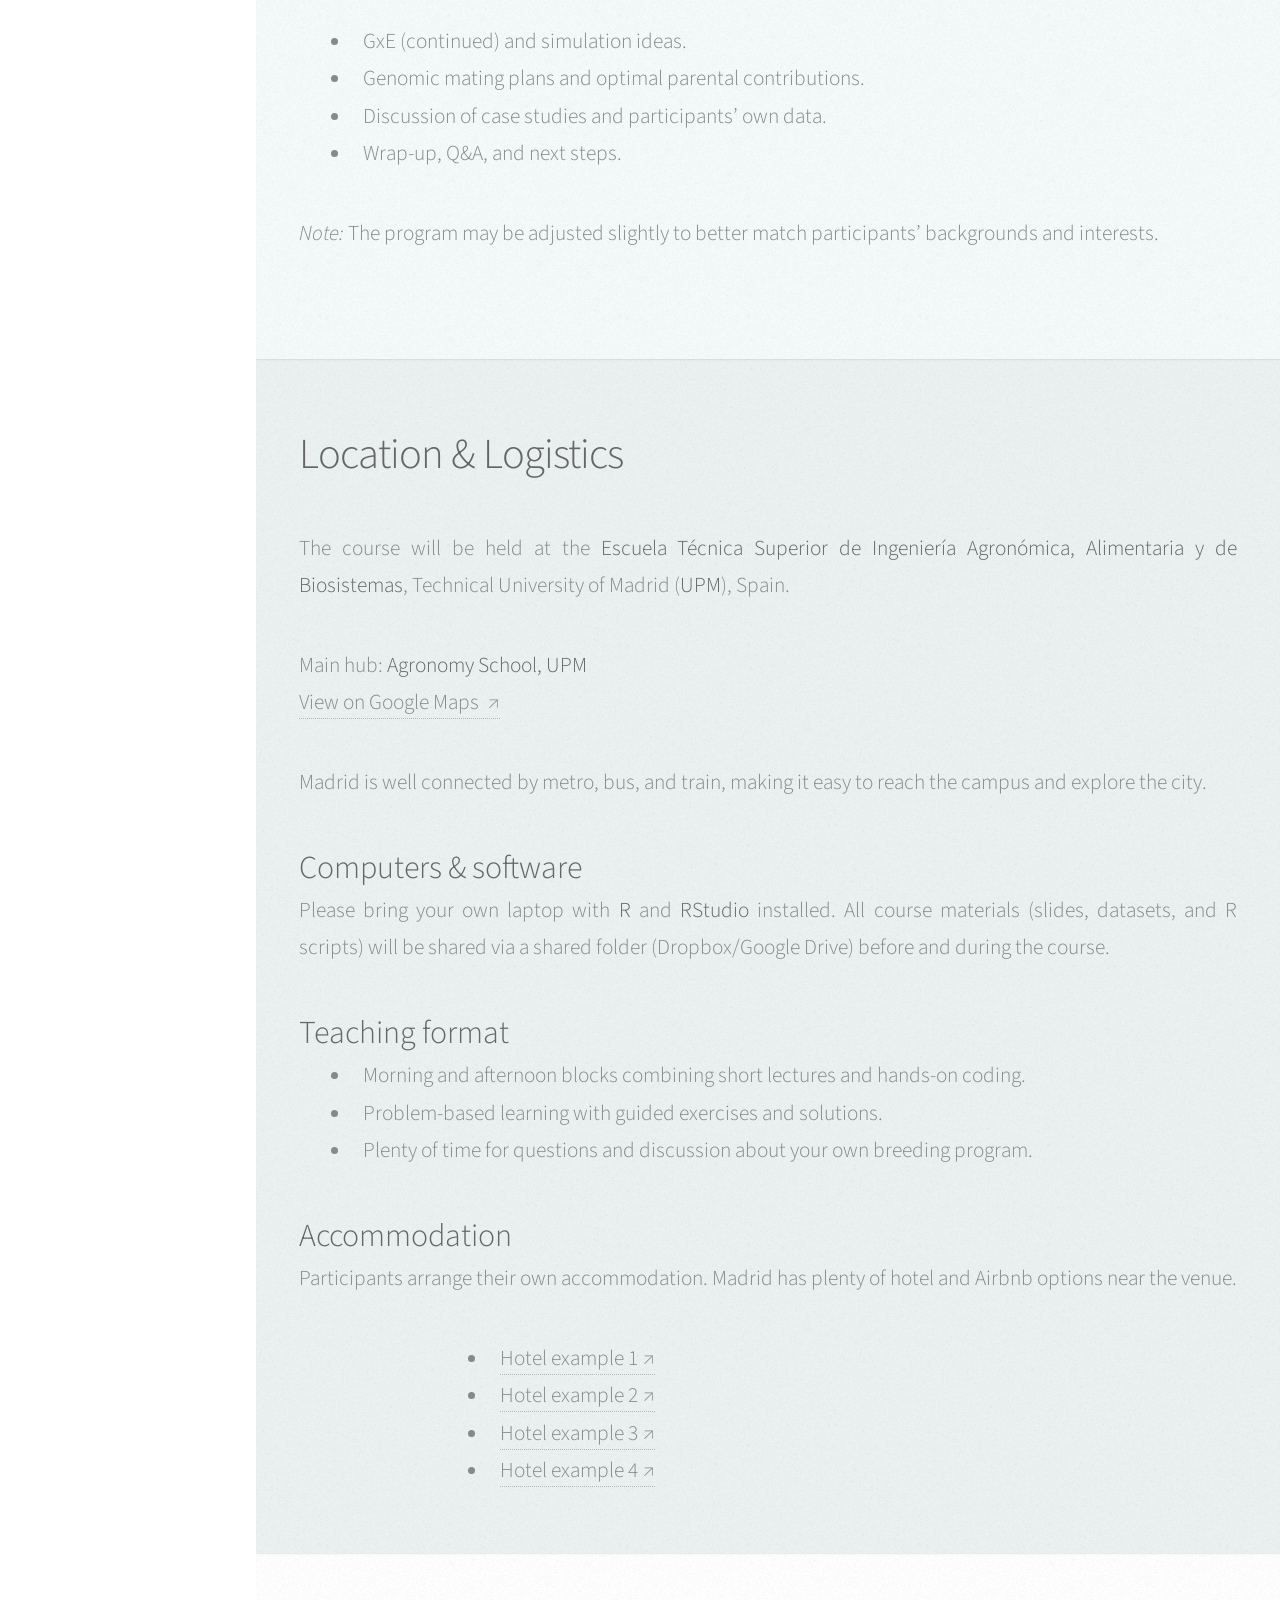
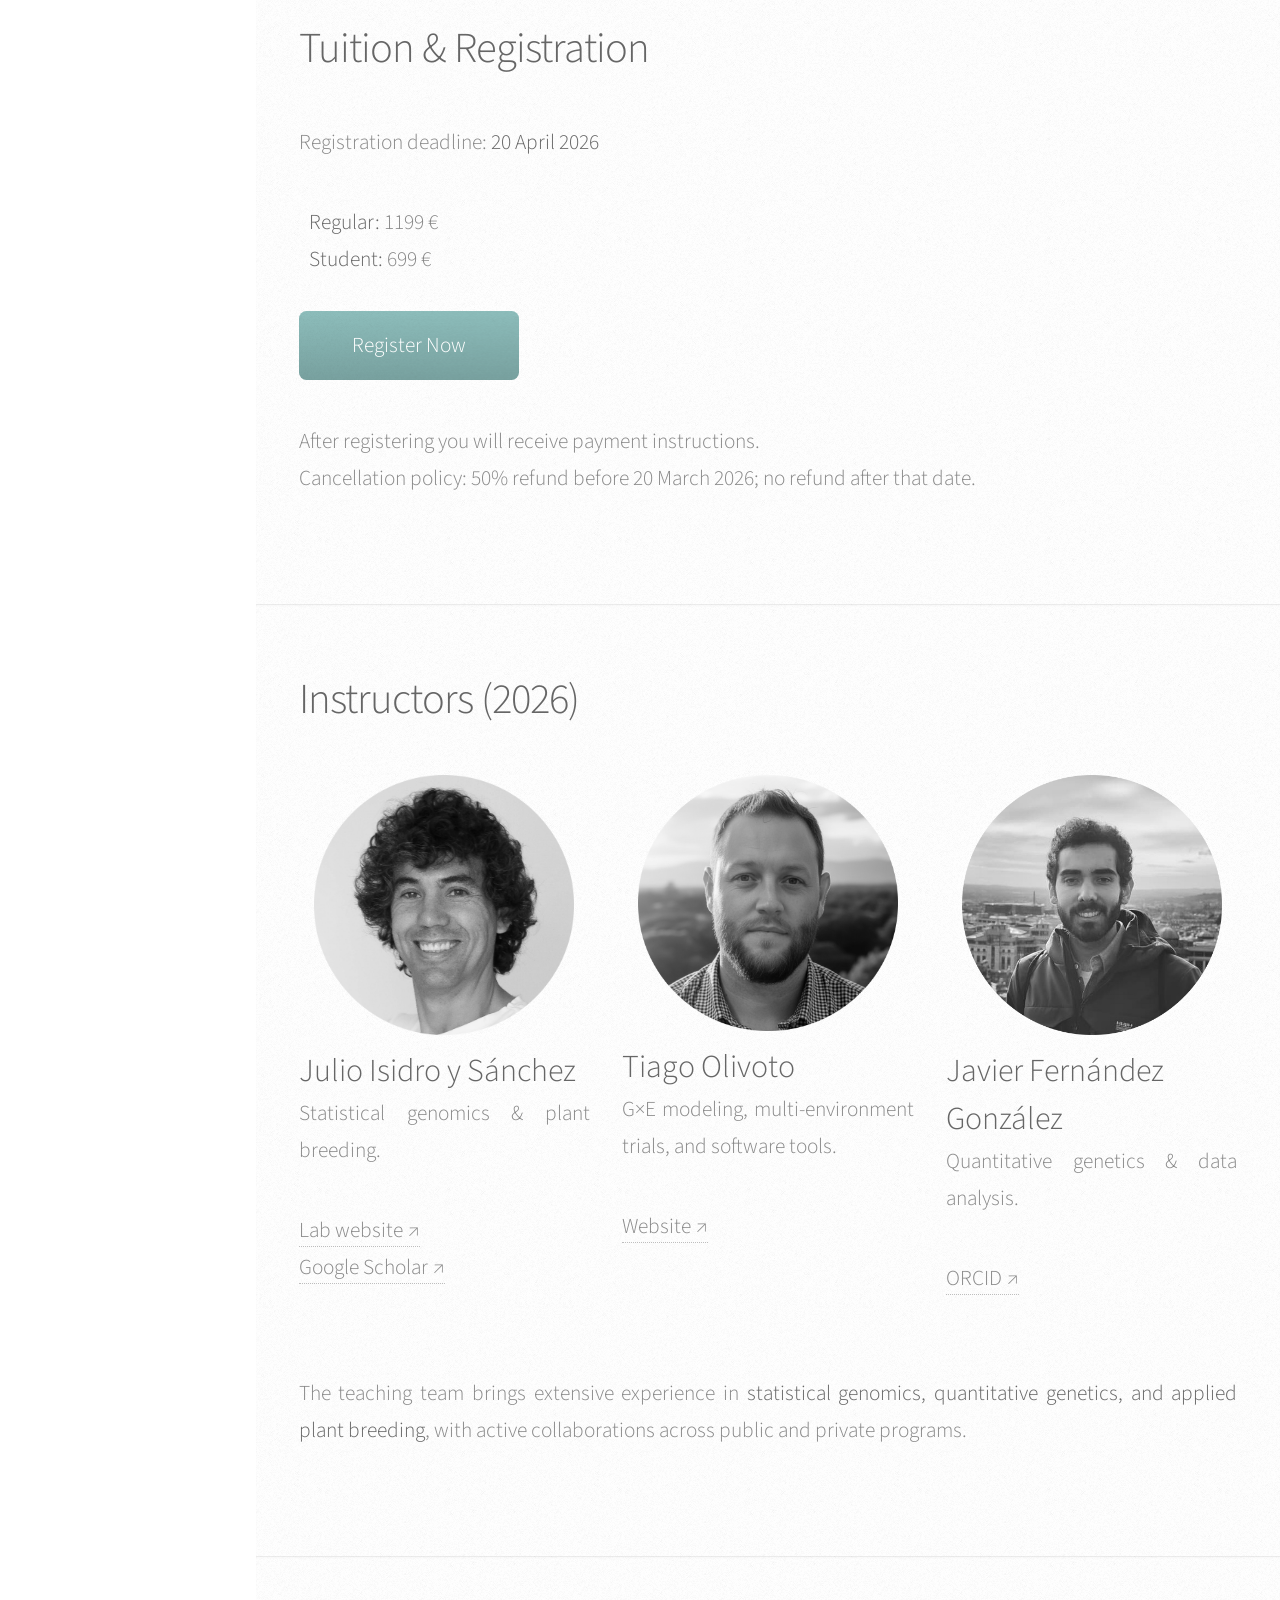
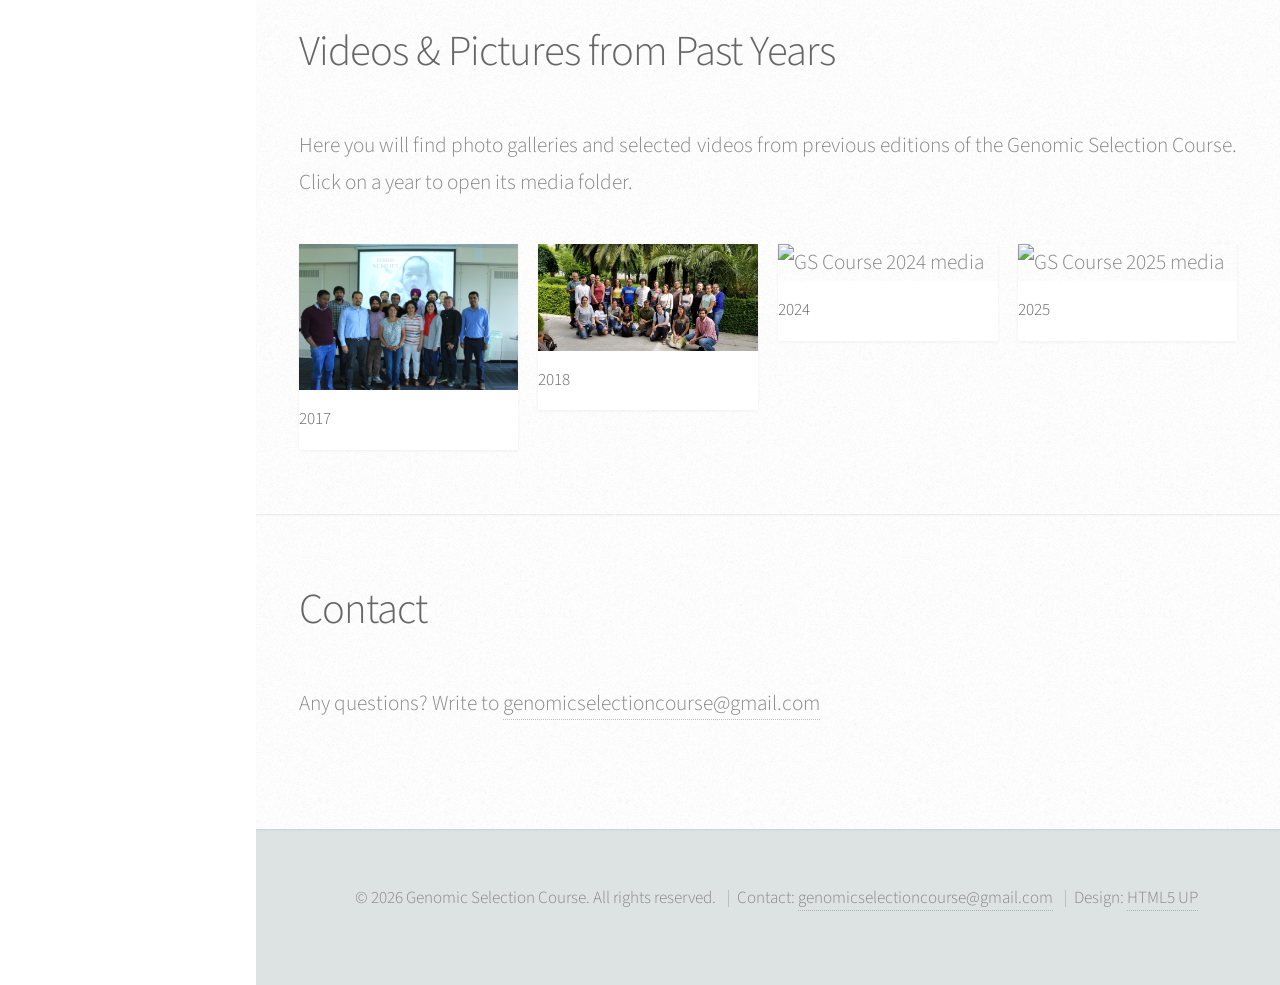
==== commit c8dea8fa: "Update pdf link" ====
--- a/index.html
+++ b/index.html
@@ -85,12 +85,13 @@
         </a>
 
         <!-- Download Flyer Button -->
-        <a href="https://raw.githubusercontent.com/genomicselection/GSWebsite/39939e2c0f0f1fbe5d0a5ef5153f2b116b57b177/GSflyer2026.pdf"
-           target="_blank"
-           class="button scrolly"
-           style="background: rgba(255,255,255,0.2); border: 1px solid rgba(255,255,255,0.4);">
-          Download Flyer
-        </a>
+          <a href="GSflyer2026.pdf"
+             class="button scrolly"
+             target="_blank"
+             download>
+            Download Flyer
+          </a>
+
 
       </footer>
 
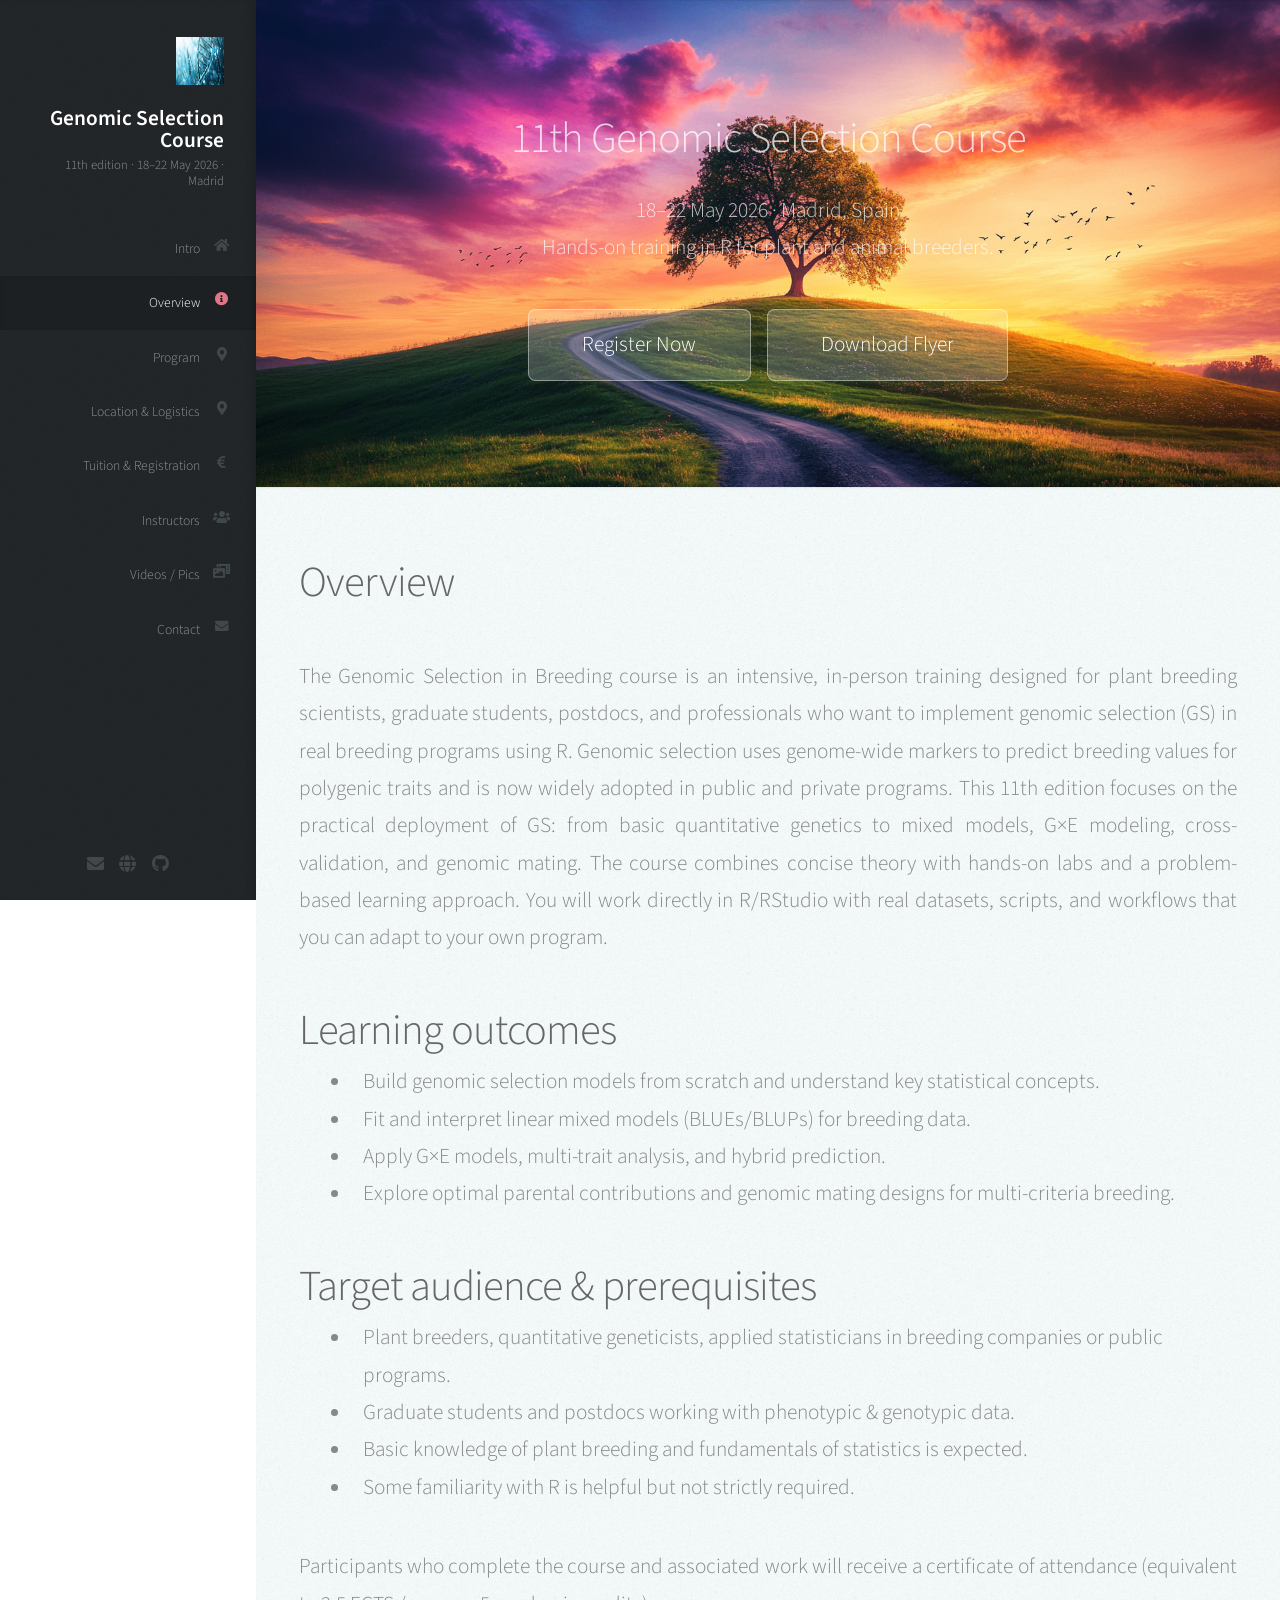
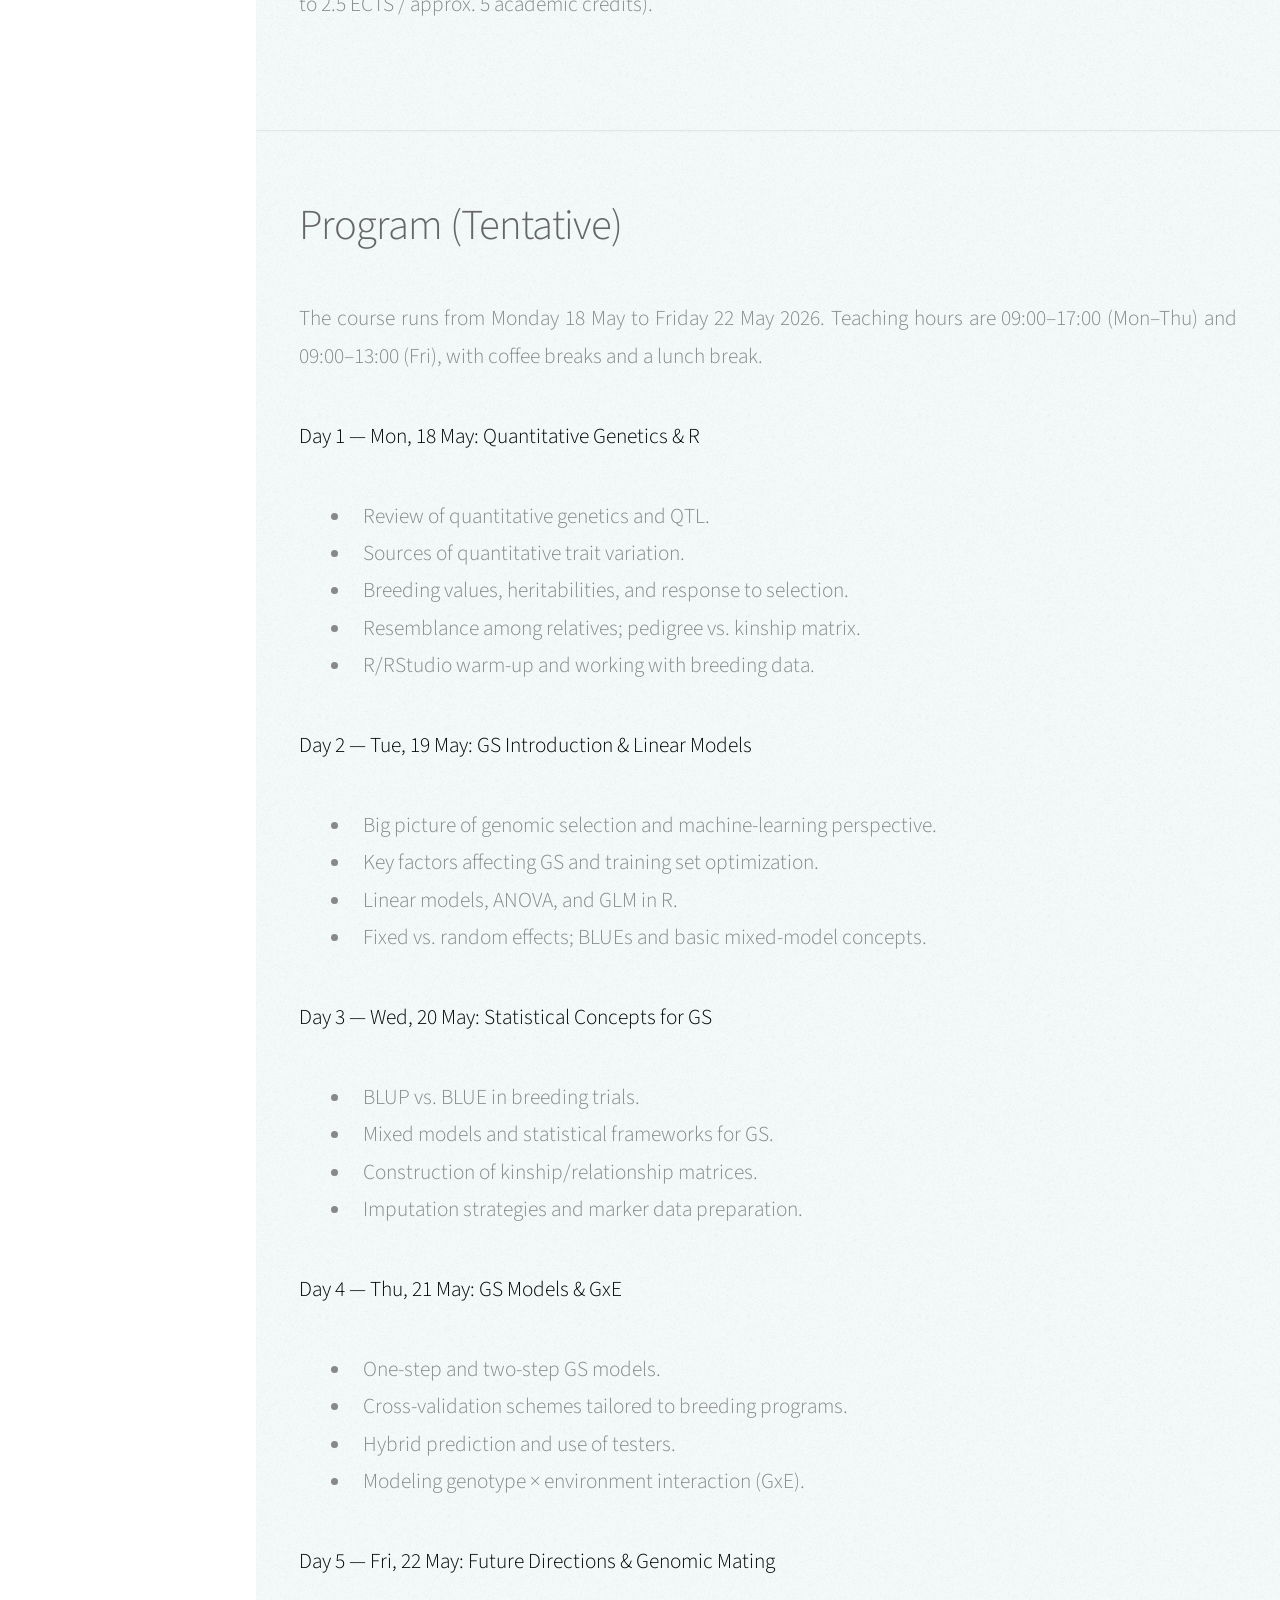
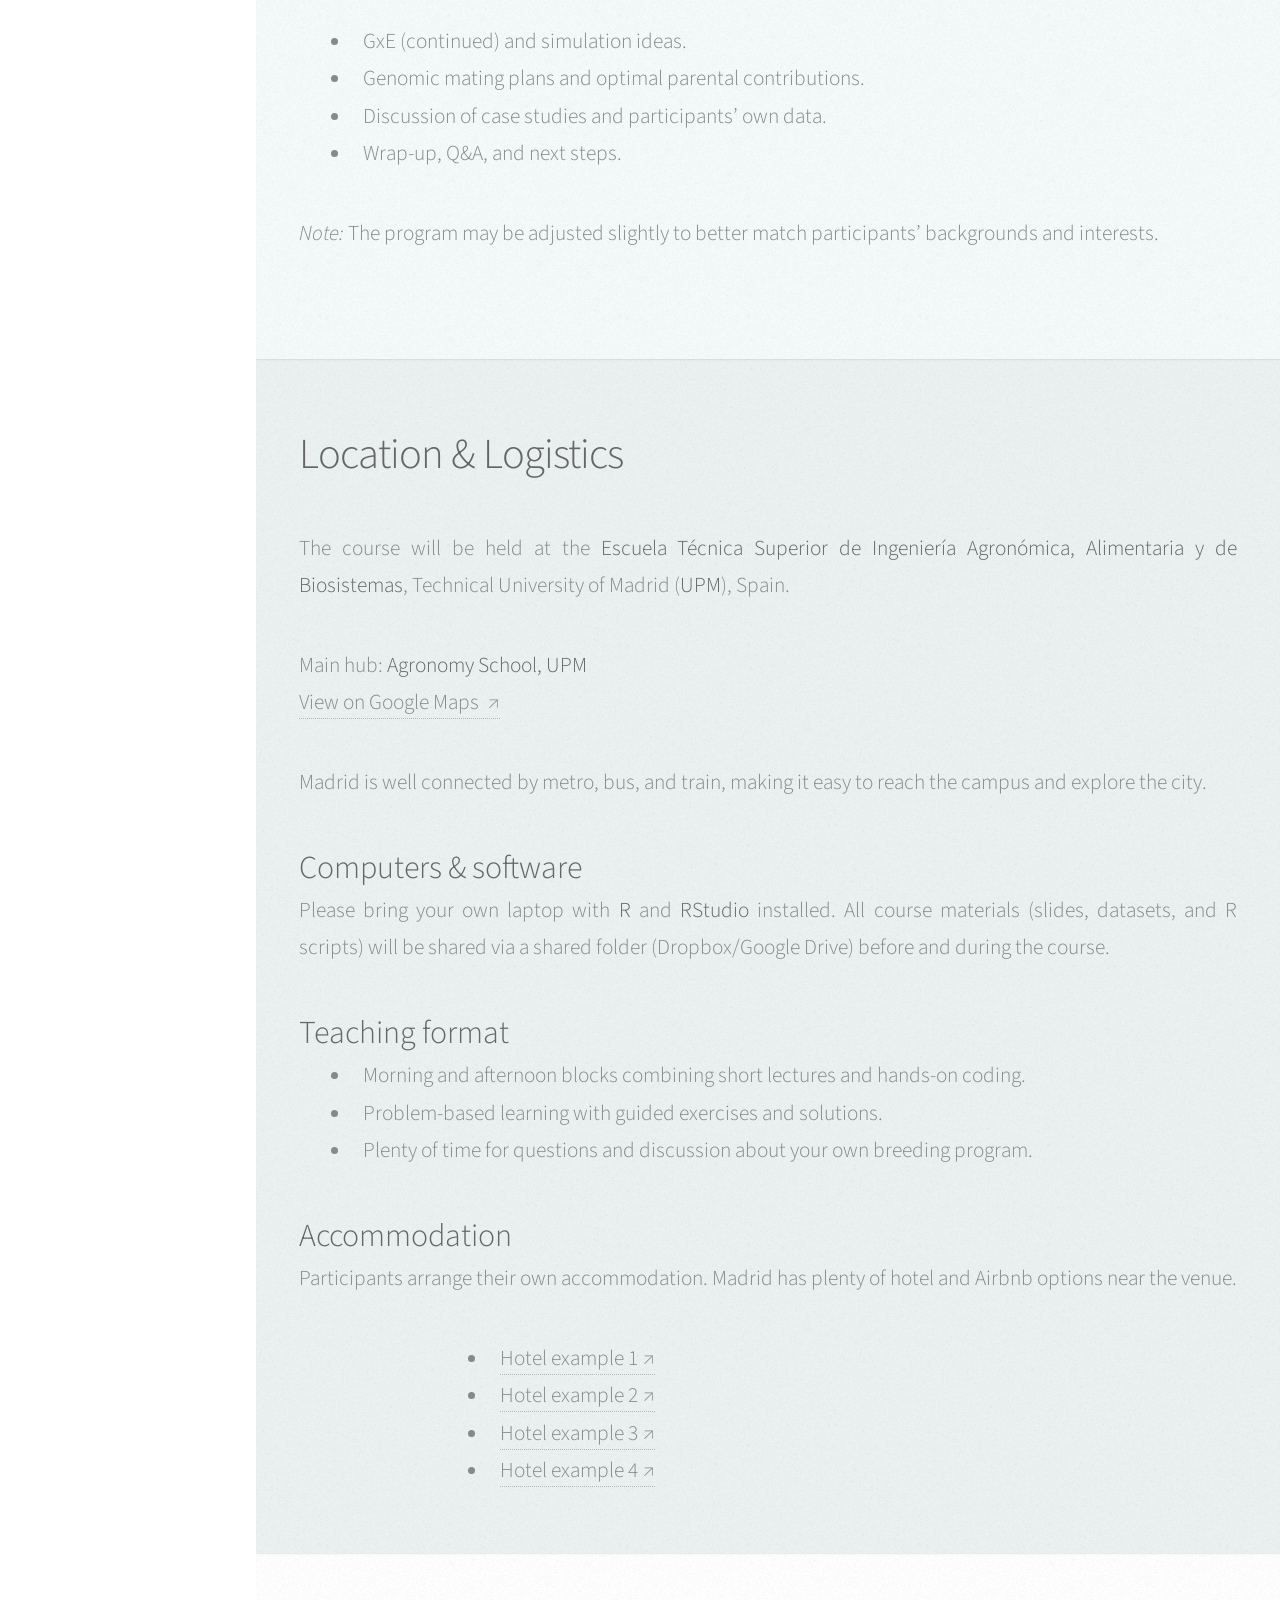
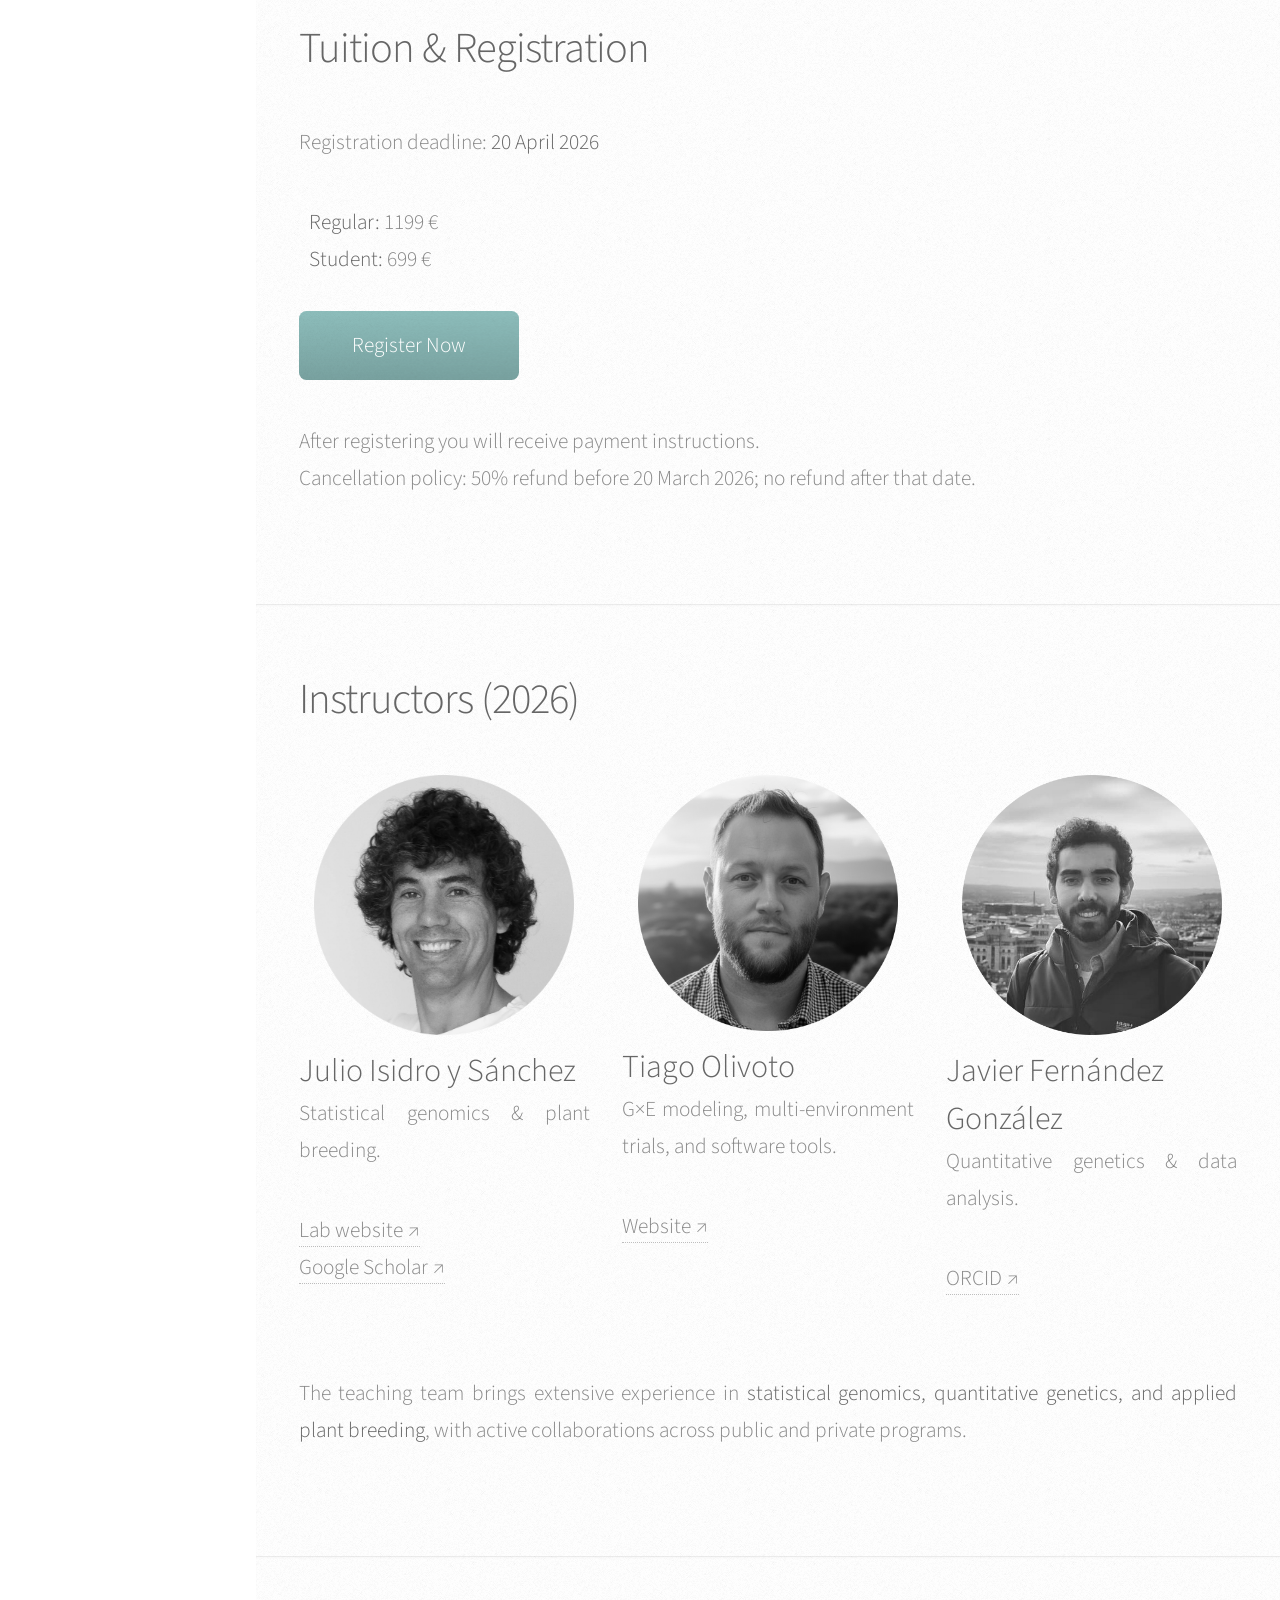
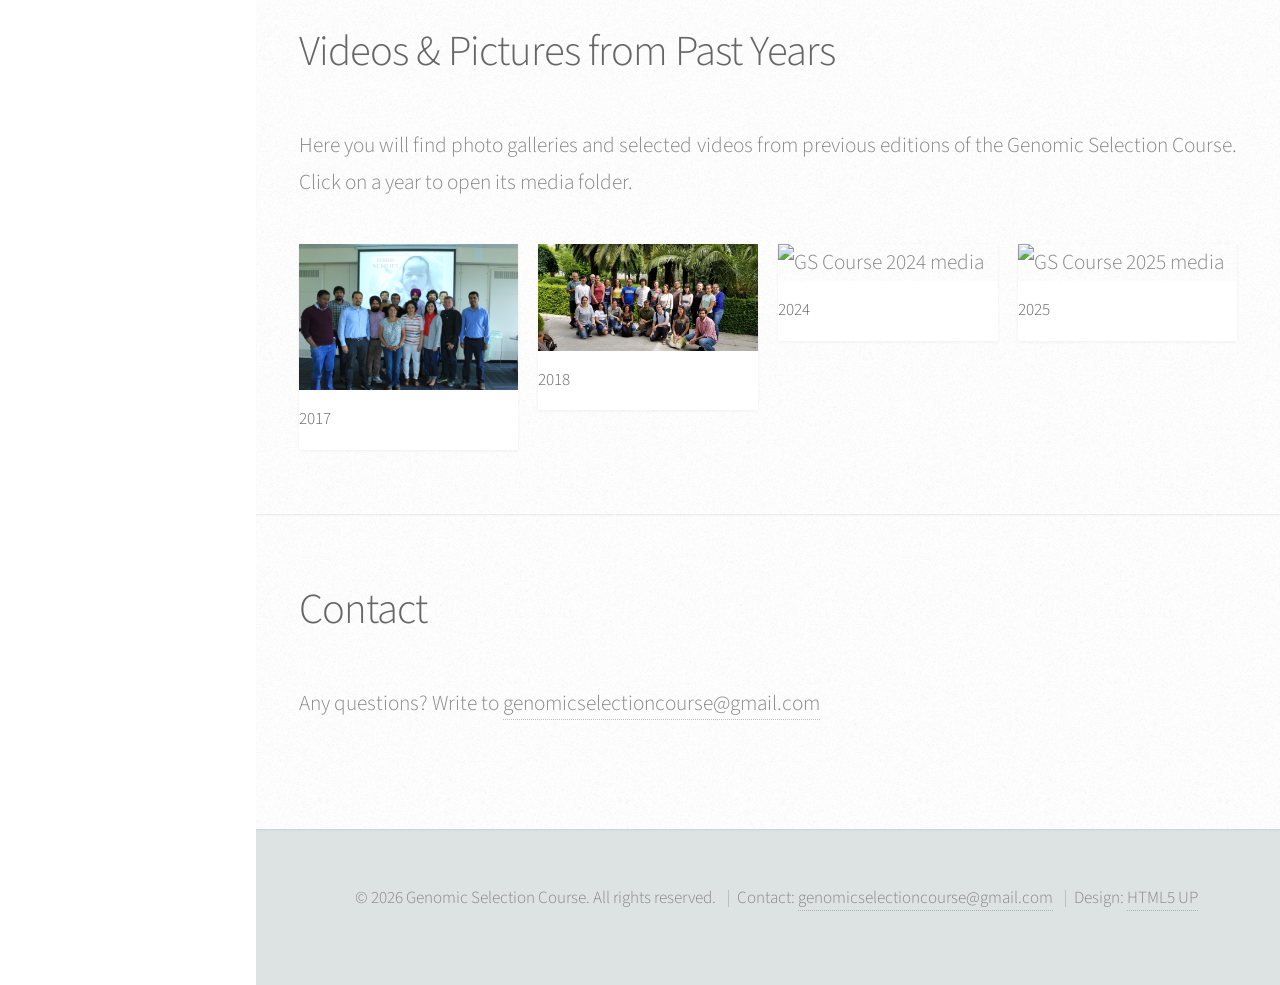
==== commit 31ac1b2d: "Update pdf link" ====
--- a/index.html
+++ b/index.html
@@ -88,8 +88,7 @@
           <a href="GSflyer2026.pdf"
              class="button scrolly"
              target="_blank"
-             download>
-            Download Flyer
+style="background: rgba(255,255,255,0.2); border: 1px solid rgba(255,255,255,0.4);"> Download Flyer
           </a>
 
 
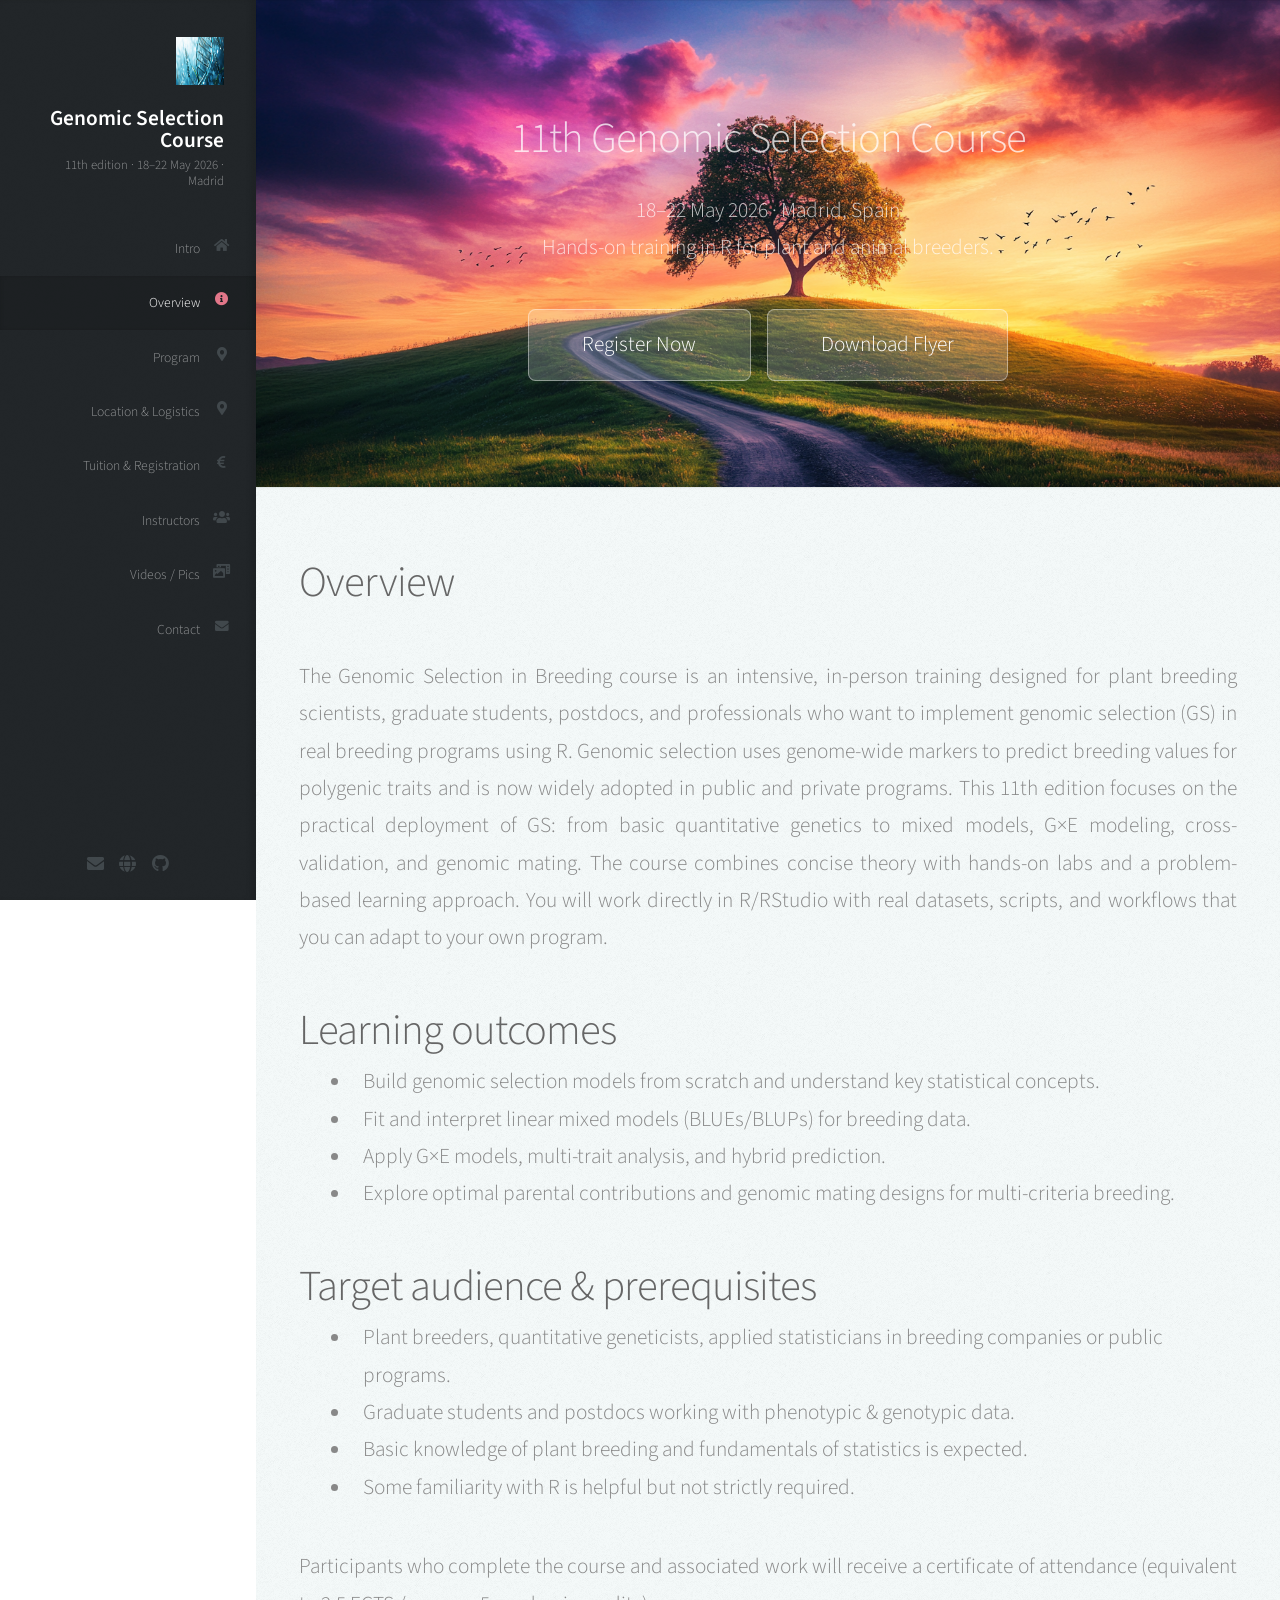
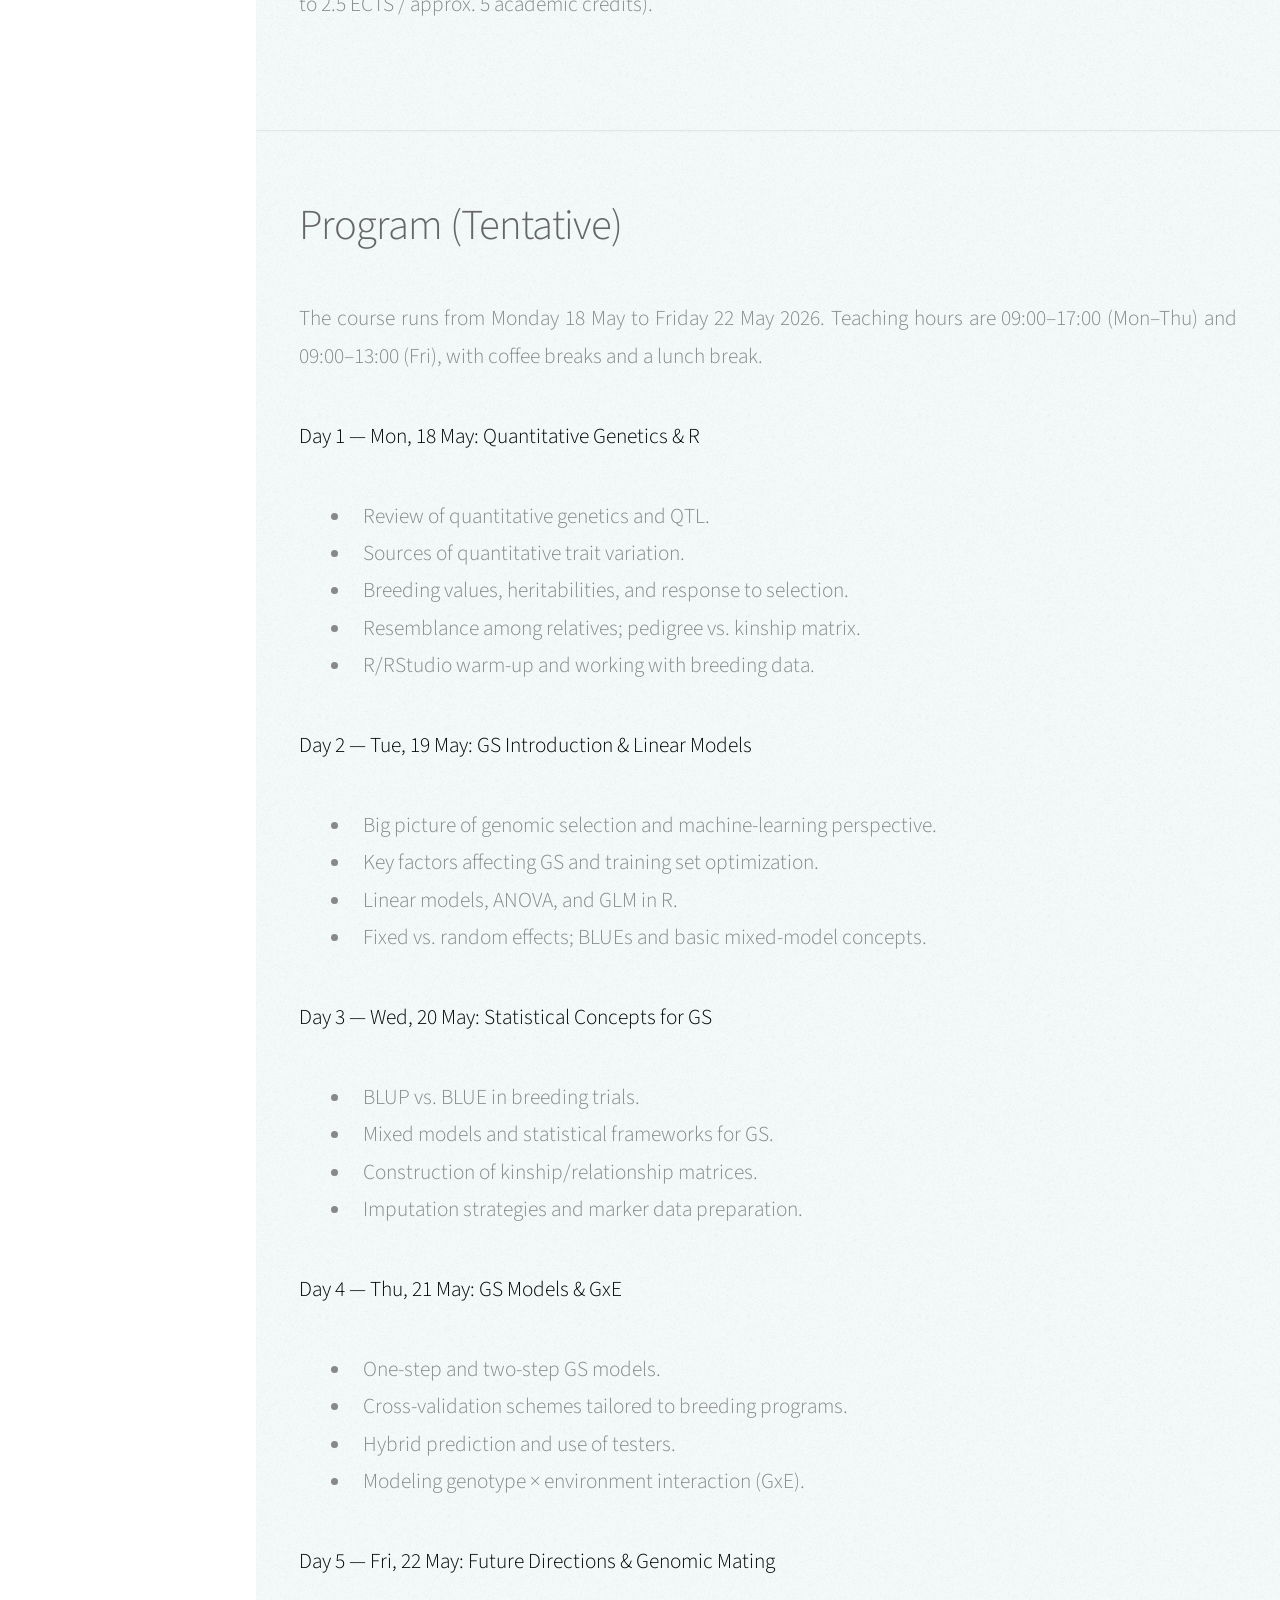
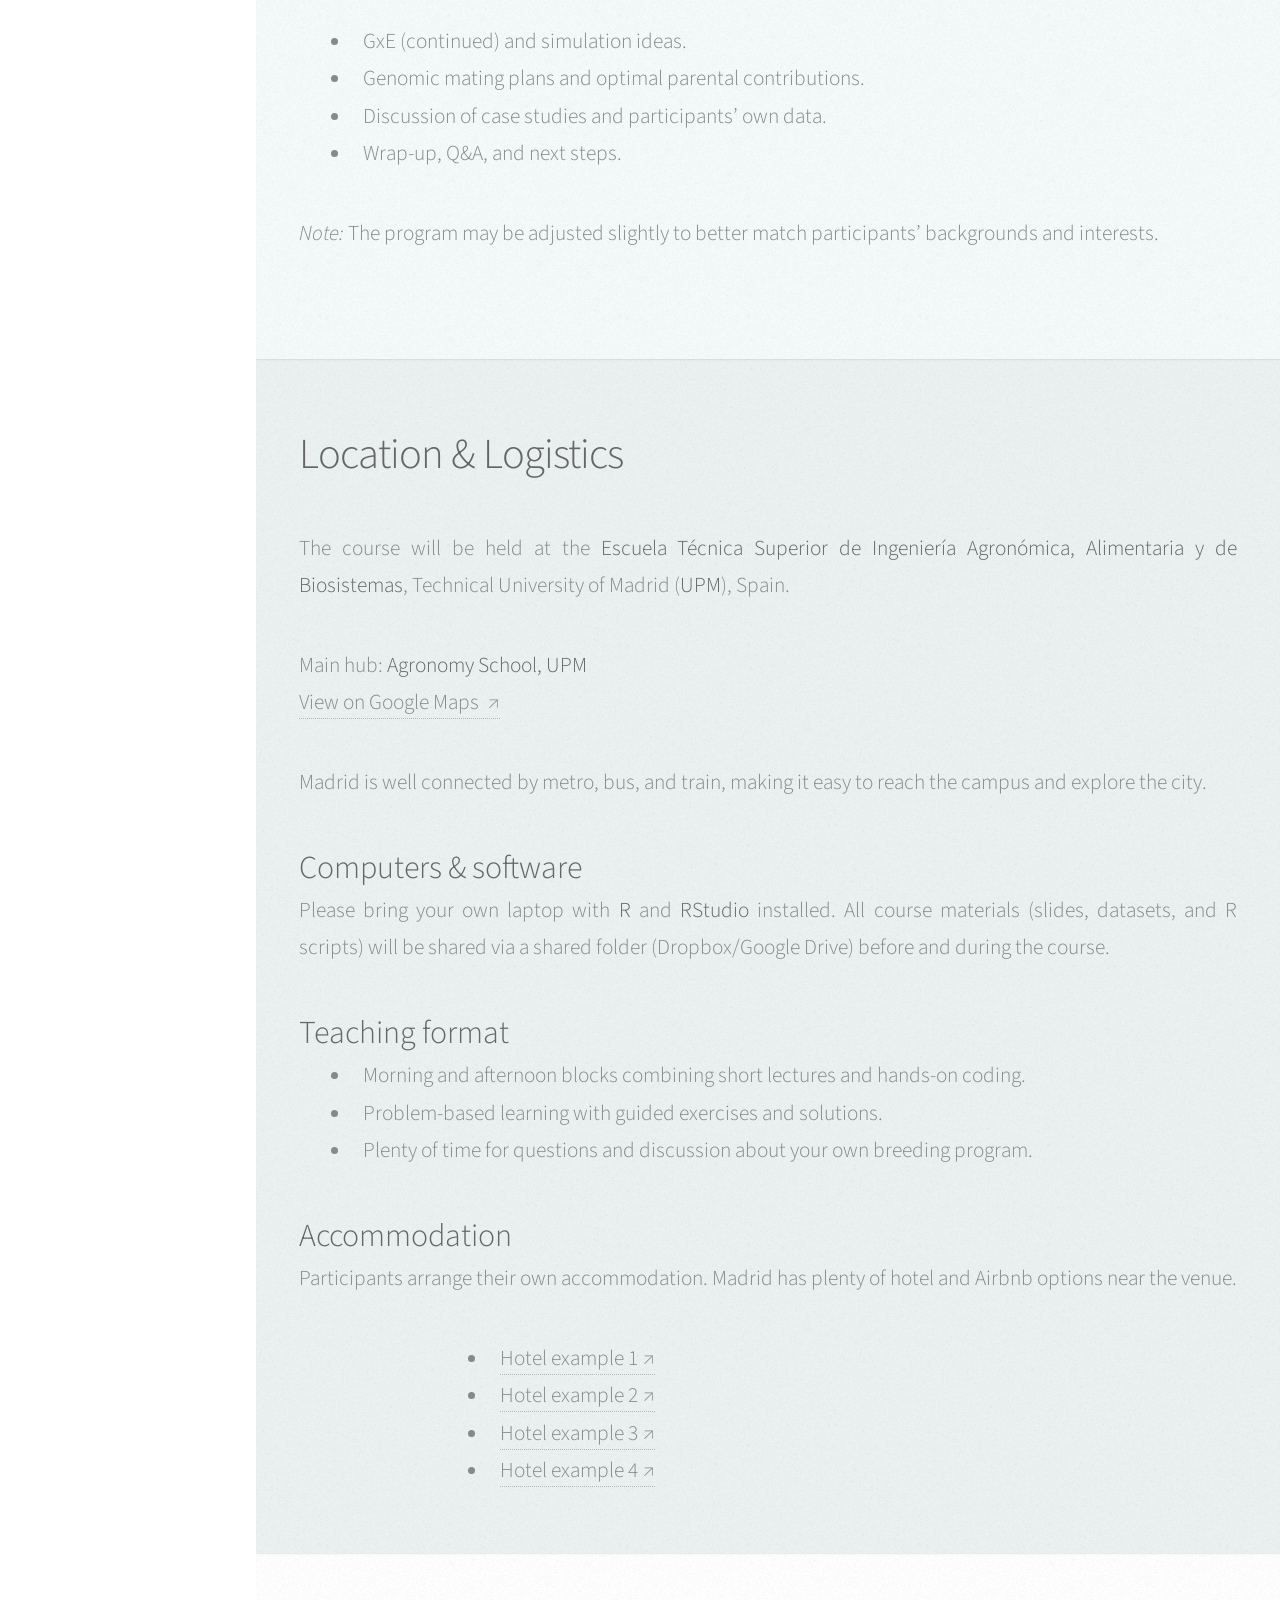
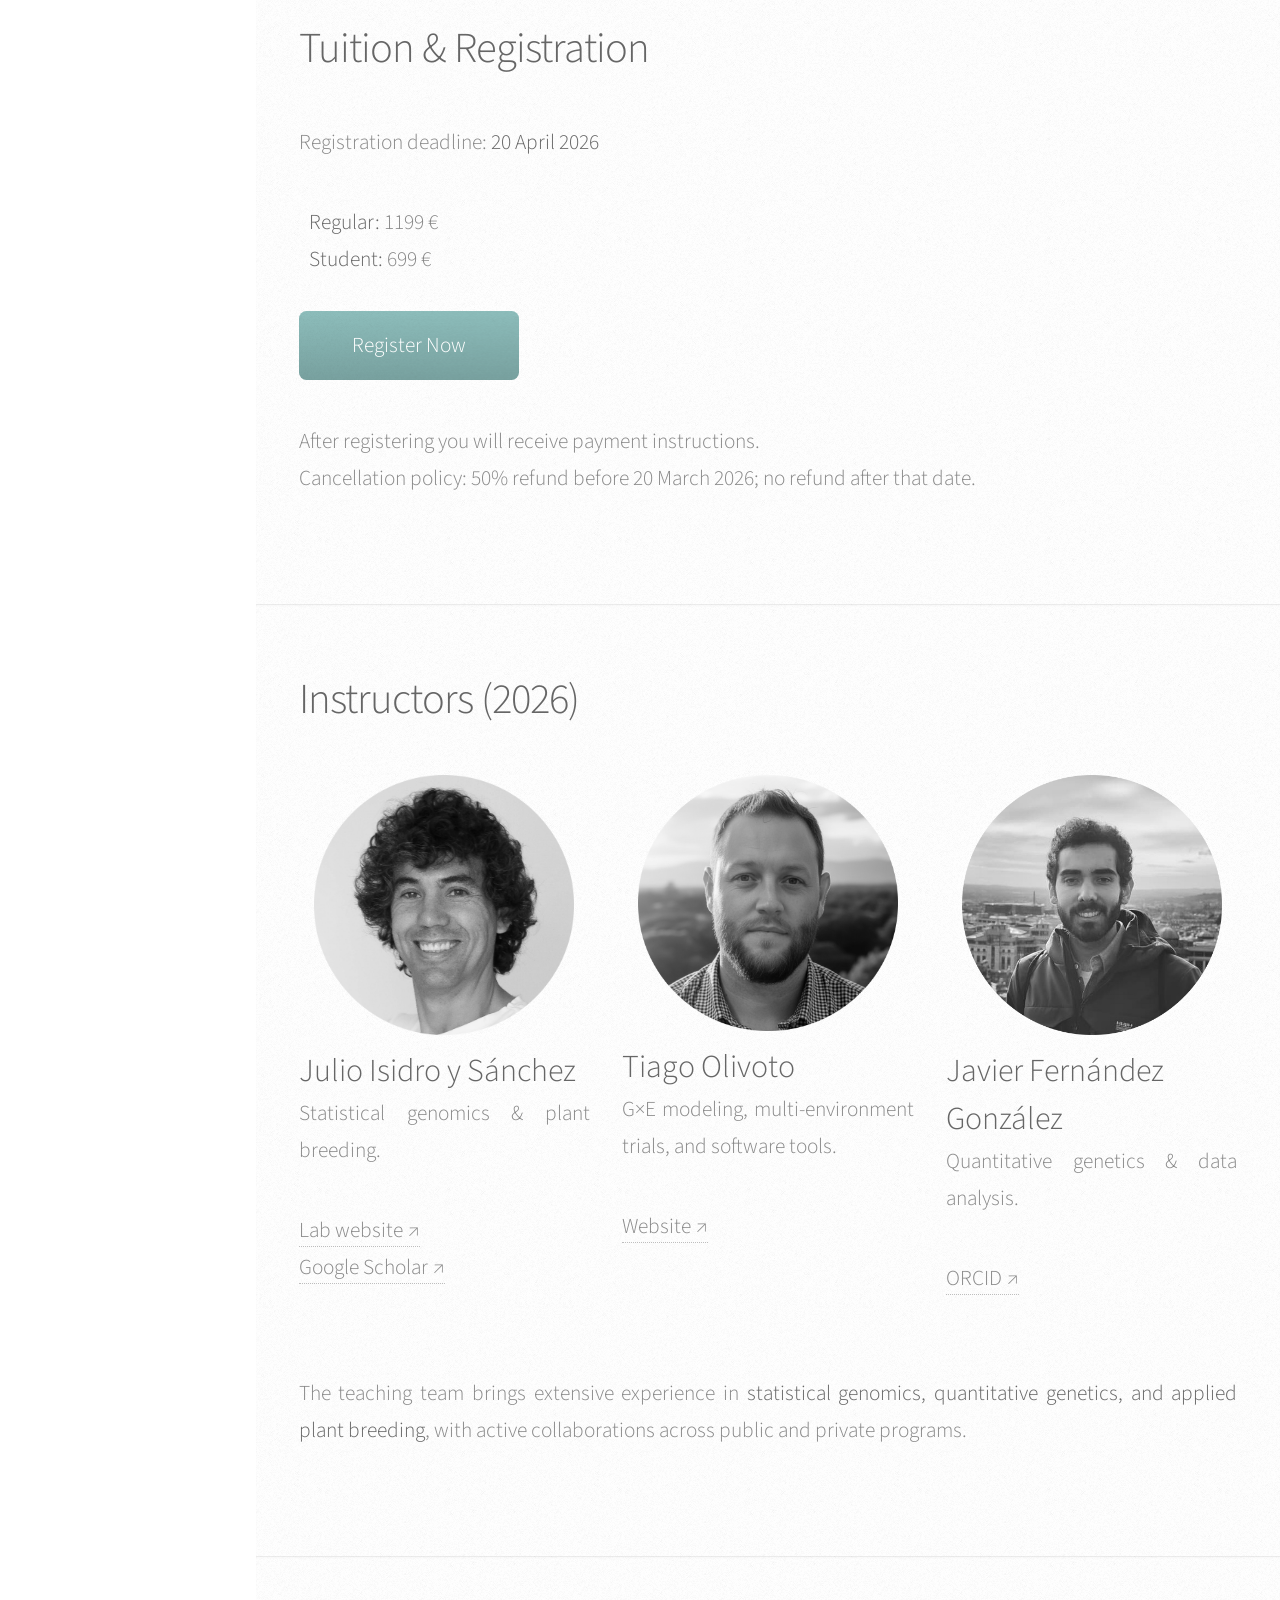
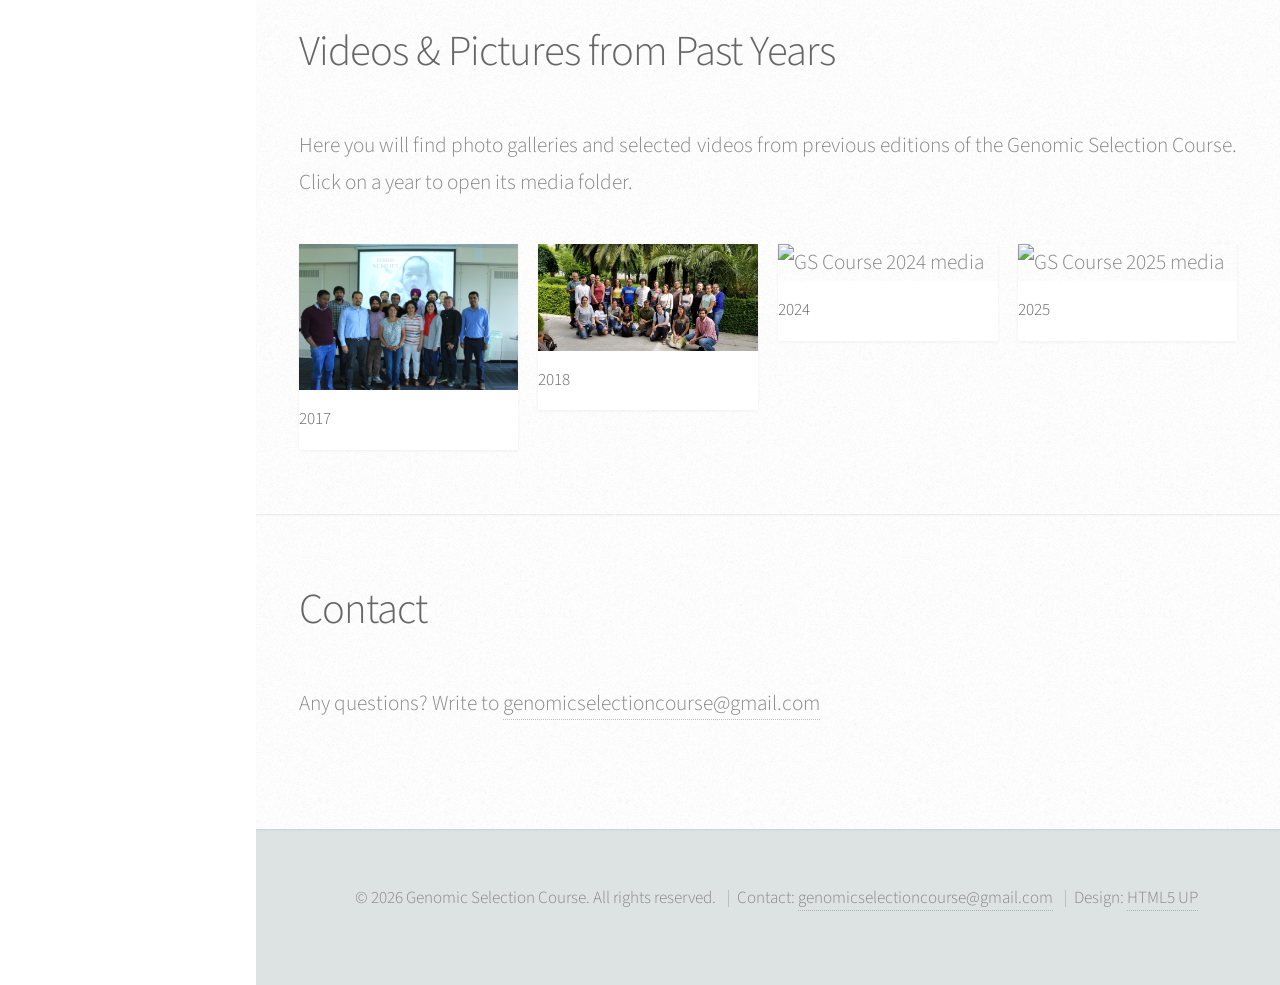
==== commit f6427712: "Update pdf link" ====
--- a/index.html
+++ b/index.html
@@ -84,12 +84,13 @@
           Register Now
         </a>
 
-        <!-- Download Flyer Button -->
-          <a href="GSflyer2026.pdf"
-             class="button scrolly"
-             target="_blank"
-style="background: rgba(255,255,255,0.2); border: 1px solid rgba(255,255,255,0.4);"> Download Flyer
-          </a>
+<a href="GSflyer2026.pdf"
+   target="_blank"
+   download
+   class="button scrolly"
+   style="background: rgba(255,255,255,0.2); border: 1px solid rgba(255,255,255,0.4);">
+  Download Flyer
+</a>
 
 
       </footer>
